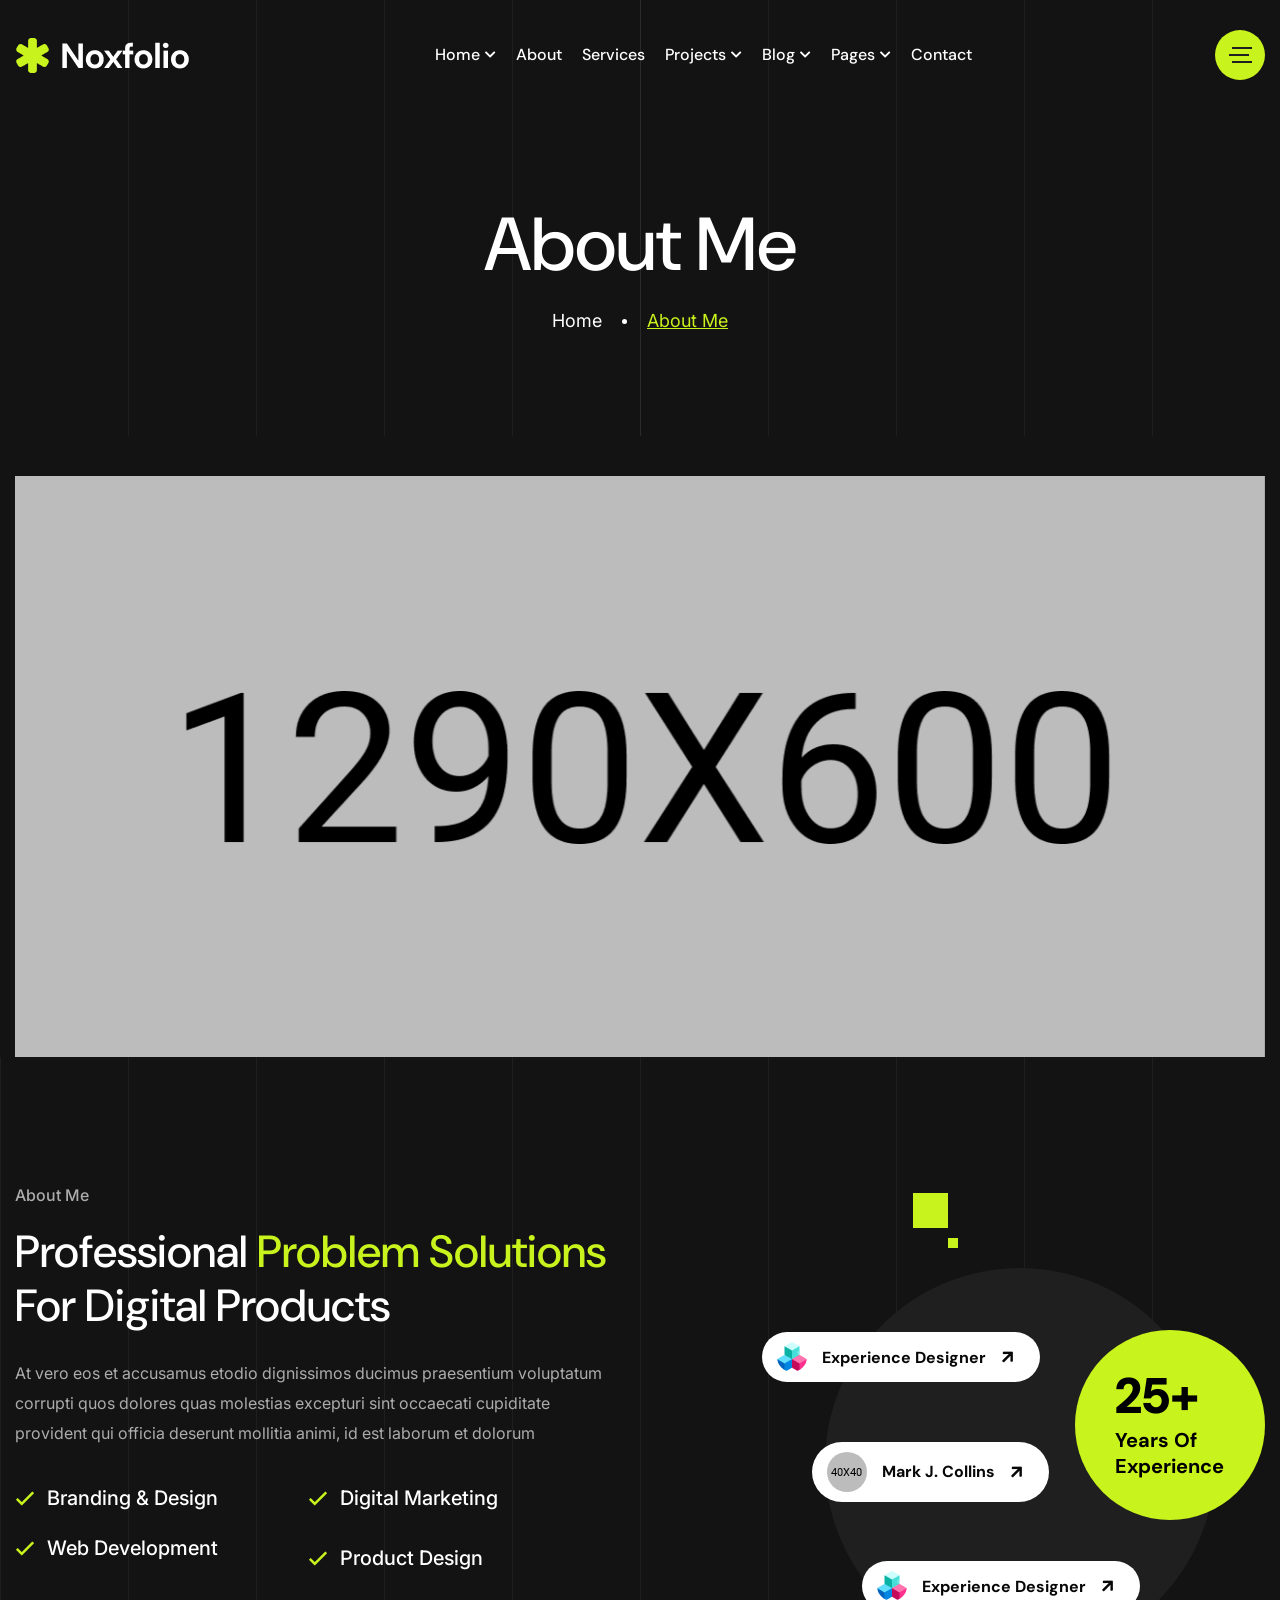
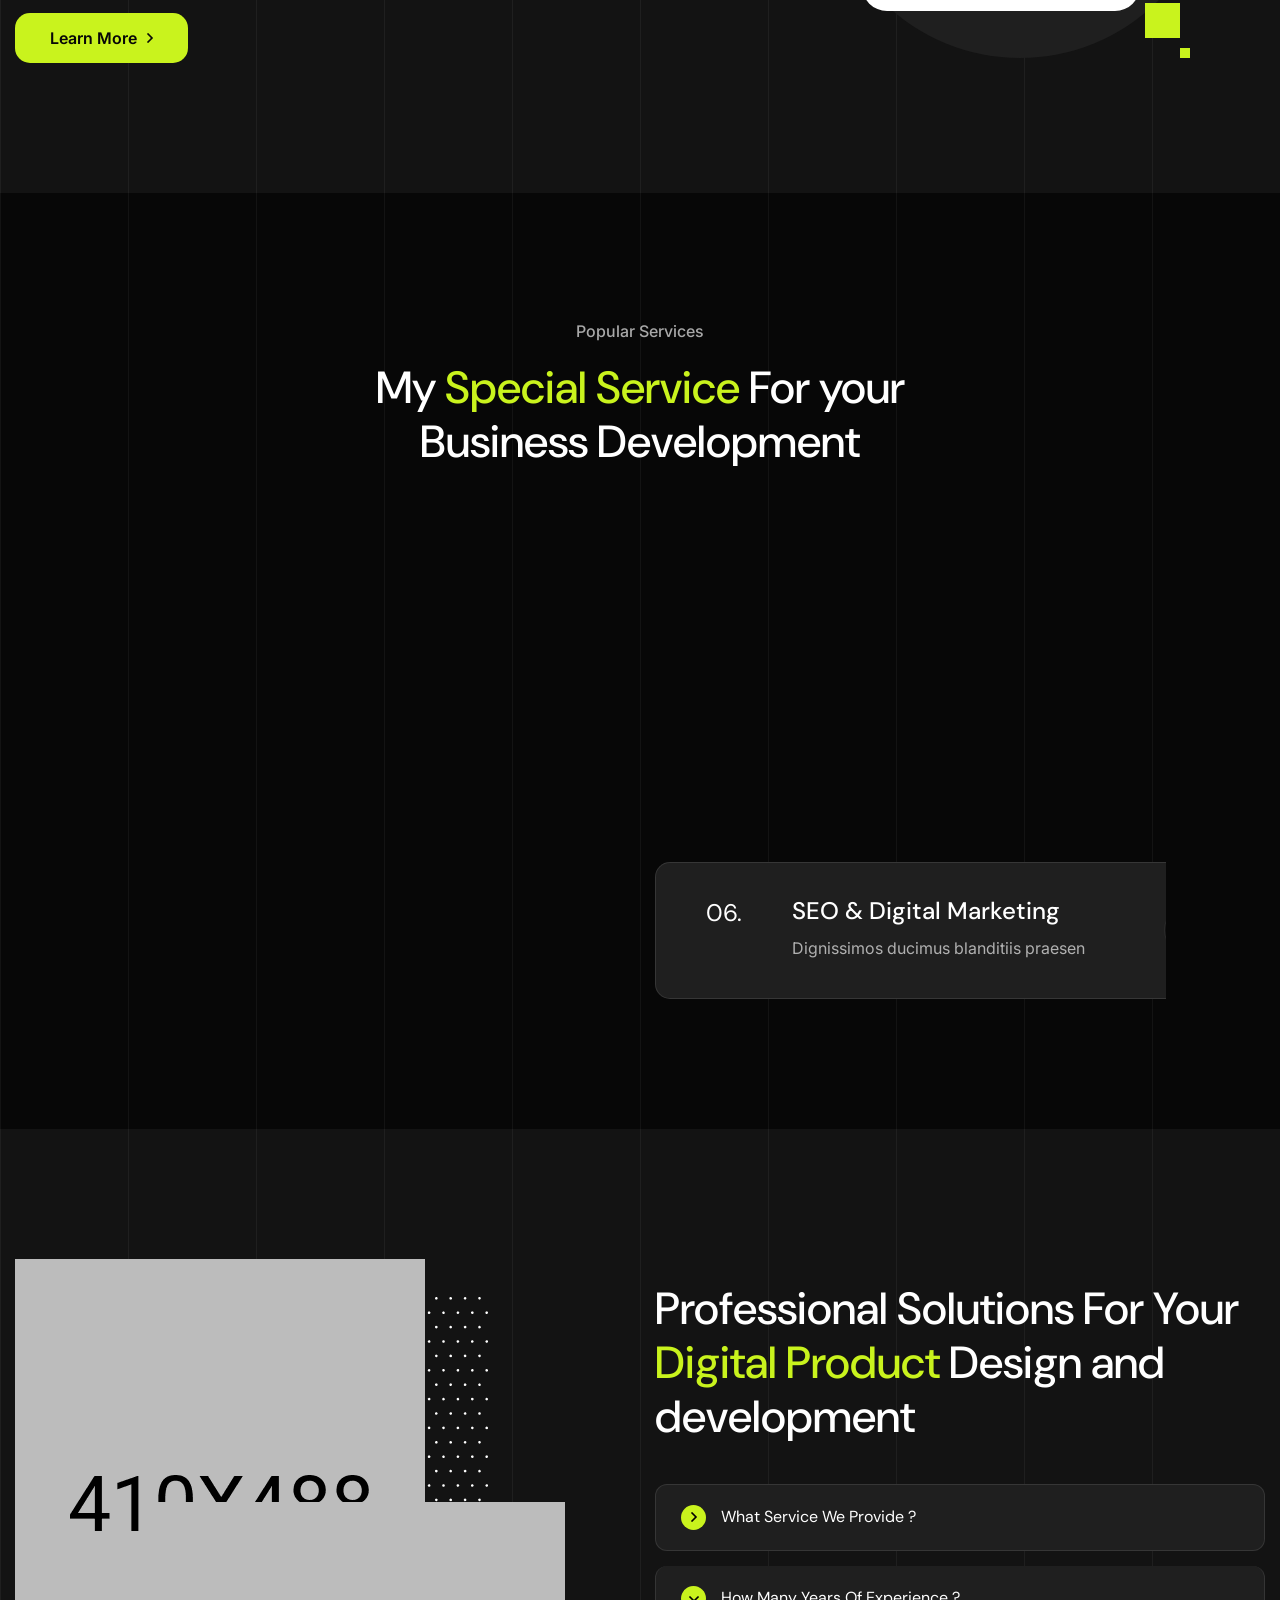
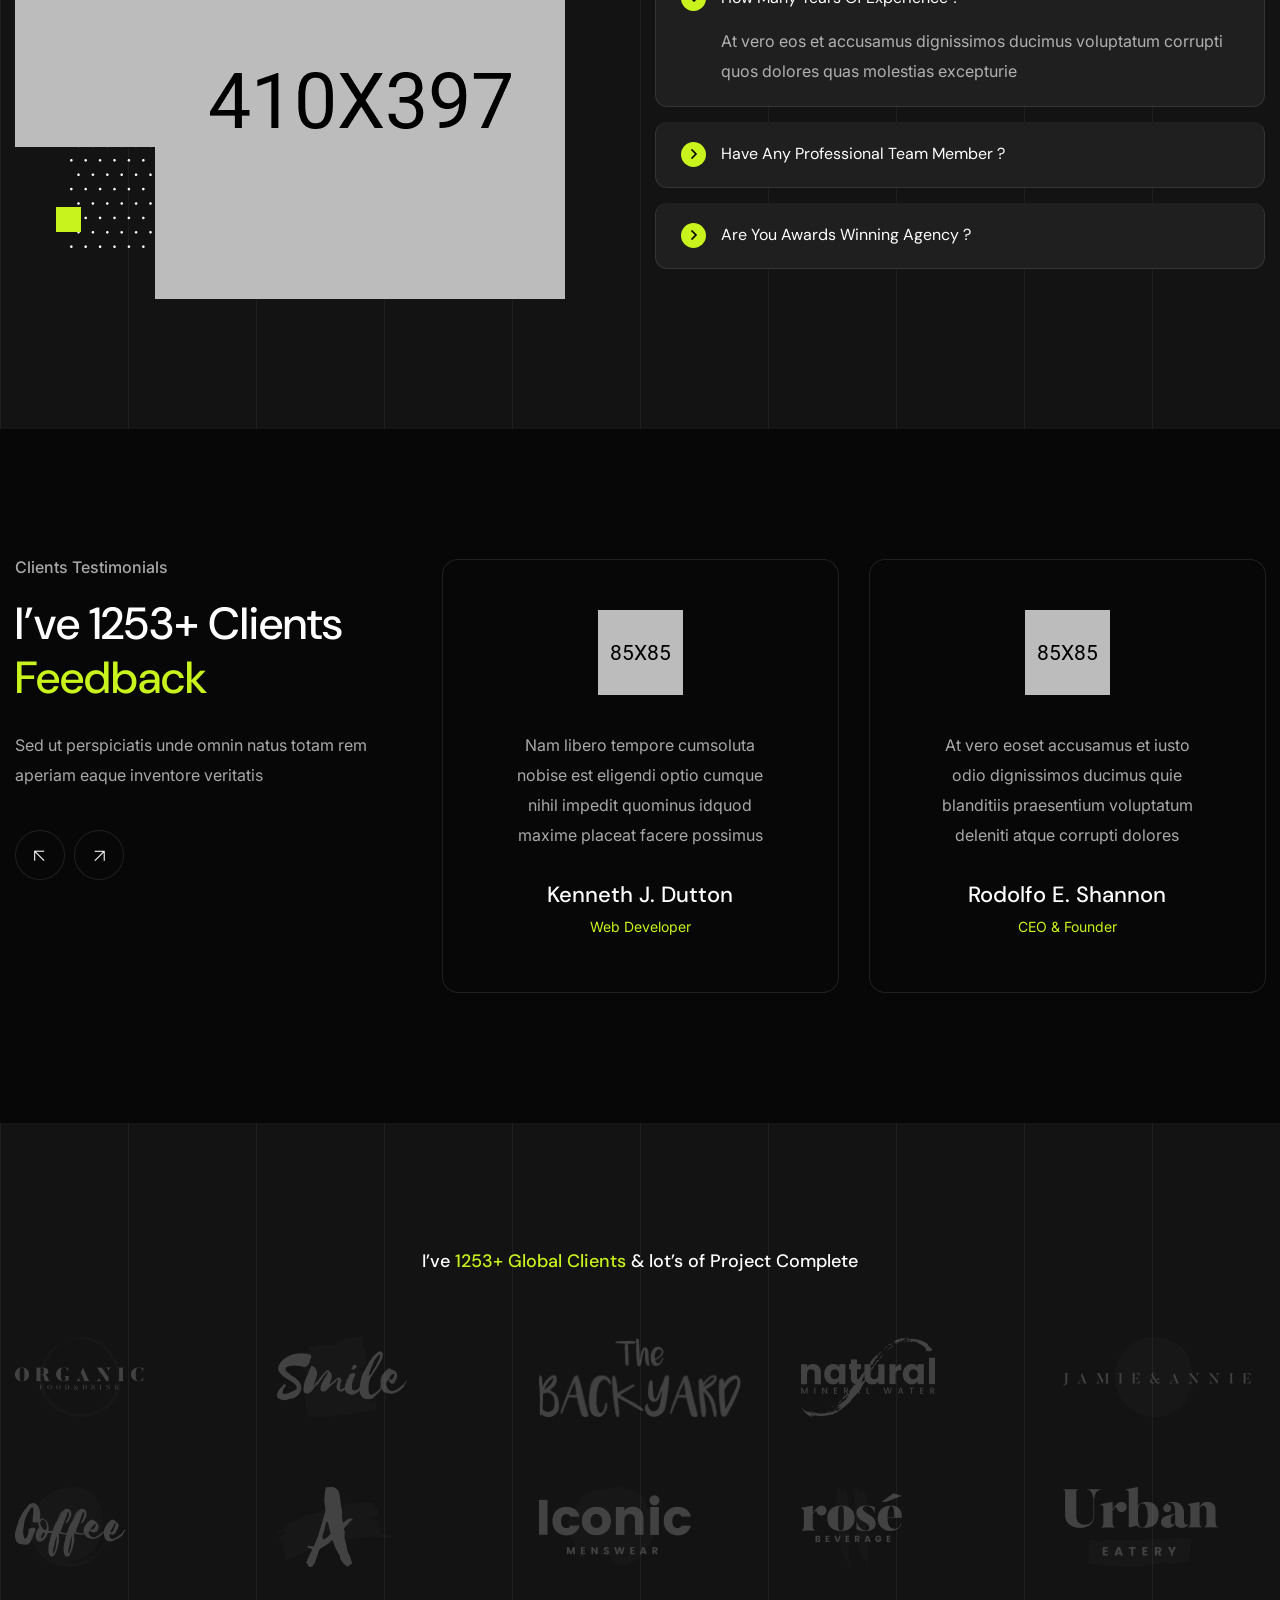
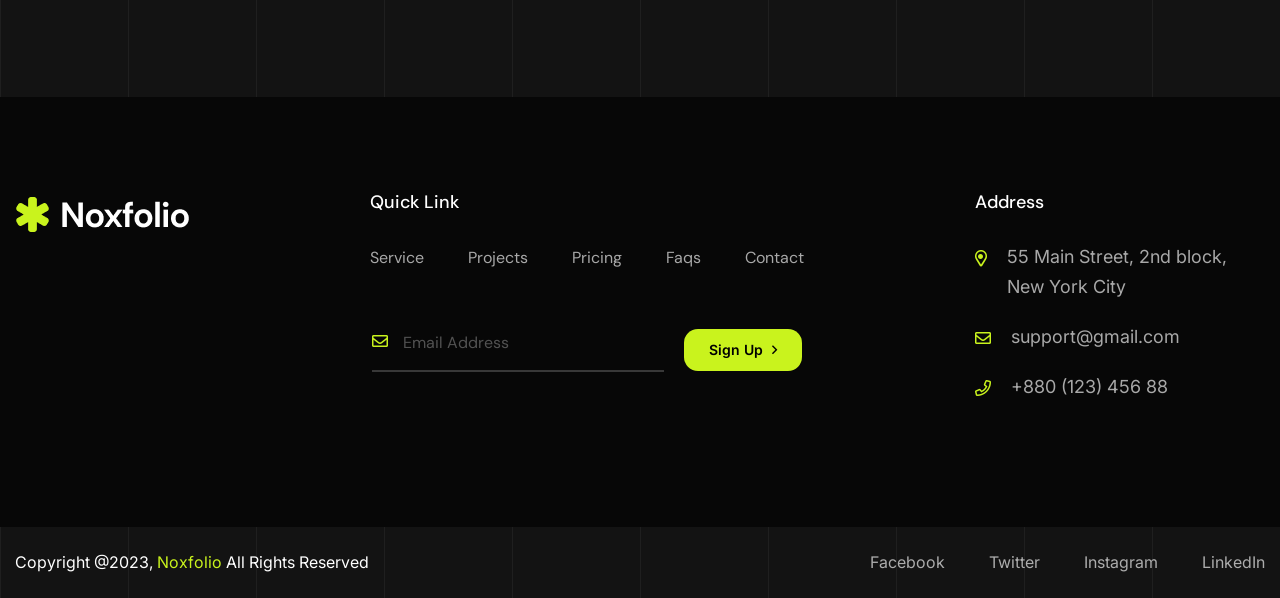
==== about.html @ 66f21fb7 "Sample portfolio added" ====
<!DOCTYPE html>
<html lang="zxx">
<head>
    <!-- Required meta tags -->
    <meta charset="utf-8">
    <meta name="description" content="">
    <meta http-equiv="X-UA-Compatible" content="IE=edge">
    <meta name="viewport" content="width=device-width, initial-scale=1, shrink-to-fit=no">

    <!-- Title -->
    <title>Noxfolio - Personal Portfolio Resume HTML Template || About Me</title>
    <!-- Favicon Icon -->
    <link rel="shortcut icon" href="assets/images/favicon.png" type="image/x-icon">
    
    <!-- Flaticon -->
    <link rel="stylesheet" href="assets/css/flaticon.min.css">
    <!-- Font Awesome -->
    <link rel="stylesheet" href="assets/css/fontawesome-5.14.0.min.css">
    <!-- Bootstrap -->
    <link rel="stylesheet" href="assets/css/bootstrap.min.css">
    <!-- Nice Select -->
    <link rel="stylesheet" href="assets/css/nice-select.min.css">
    <!-- Animate -->
    <link rel="stylesheet" href="assets/css/animate.min.css">
    <!-- Slick -->
    <link rel="stylesheet" href="assets/css/slick.min.css">
    <!-- Main Style -->
    <link rel="stylesheet" href="assets/css/style.css">
    
</head>
<body class="home-one">
    <div class="page-wrapper">

        <!-- Preloader -->
        <div class="preloader"></div>

        <!-- main header -->
        <header class="main-header menu-absolute">
            <!--Header-Upper-->
            <div class="header-upper">
                <div class="container container-1620 clearfix">

                    <div class="header-inner rel d-flex align-items-center">
                        <div class="logo-outer">
                            <div class="logo"><a href="index.html"><img src="assets/images/logos/logo.png" alt="Logo" title="Logo"></a></div>
                        </div>

                        <div class="nav-outer clearfix mx-auto">
                            <!-- Main Menu -->
                            <nav class="main-menu navbar-expand-lg">
                                <div class="navbar-header">
                                   <div class="mobile-logo my-15">
                                       <a href="index.html">
                                            <img src="assets/images/logos/logo.png" alt="Logo" title="Logo">
                                       </a>
                                   </div>
                                   
                                    <!-- Toggle Button -->
                                    <button type="button" class="navbar-toggle me-4" data-bs-toggle="collapse" data-bs-target=".navbar-collapse">
                                        <span class="icon-bar"></span>
                                        <span class="icon-bar"></span>
                                        <span class="icon-bar"></span>
                                    </button>
                                </div>

                                <div class="navbar-collapse collapse clearfix">
                                    <ul class="navigation clearfix">
                                        <li class="dropdown"><a href="#">Home</a>
                                            <ul>
                                               <li class="dropdown"><a href="#">MultiPage</a>
                                                    <ul>
                                                        <li><a href="index.html">Home One</a></li>
                                                        <li><a href="index2.html">Home Two</a></li>
                                                    </ul>
                                                </li>
                                               <li class="dropdown"><a href="#">OnePage</a>
                                                    <ul>
                                                        <li><a href="indexonepage.html">Home One</a></li>
                                                        <li><a href="index2onepage.html">Home Two</a></li>
                                                    </ul>
                                                </li>
                                            </ul>
                                        </li>
                                        <li><a href="about.html">about</a></li>
                                        <li><a href="services.html">services</a></li>
                                        <li class="dropdown"><a href="#">projects</a>
                                            <ul>
                                                <li><a href="projects.html">project Grid</a></li>
                                                <li><a href="projects-masonry.html">projects masonry</a></li>
                                                <li><a href="project-details.html">projects details</a></li>
                                            </ul>
                                        </li>
                                        <li class="dropdown"><a href="#">blog</a>
                                            <ul>
                                                <li><a href="blog.html">blog standard</a></li>
                                                <li><a href="blog-details.html">blog details</a></li>
                                            </ul>
                                        </li>
                                        <li class="dropdown"><a href="#">pages</a>
                                            <ul>
                                                <li><a href="404.html">Error Page</a></li>
                                            </ul>
                                        </li>
                                        <li><a href="contact.html">Contact</a></li>
                                    </ul>
                                </div>

                            </nav>
                            <!-- Main Menu End-->
                        </div>
                        
                        <!-- Menu Button -->
                        <div class="menu-btns">
                            <!-- menu sidbar -->
                            <div class="menu-sidebar">
                                <button>
                                    <img src="assets/images/shape/sidebar-tottler.svg" alt="Toggler">
                                </button>
                            </div>
                        </div>
                    </div>
                </div>
            </div>
            <!--End Header Upper-->
        </header>
       
       
        <!--Form Back Drop-->
        <div class="form-back-drop"></div>
        
        <!-- Hidden Sidebar -->
        <section class="hidden-bar">
            <div class="inner-box text-center">
                <div class="cross-icon"><span class="fa fa-times"></span></div>
                <div class="title">
                    <h4>Get Appointment</h4>
                </div>

                <!--Appointment Form-->
                <div class="appointment-form">
                    <form method="post" action="contact.html">
                        <div class="form-group">
                            <input type="text" name="text" value="" placeholder="Name" required>
                        </div>
                        <div class="form-group">
                            <input type="email" name="email" value="" placeholder="Email Address" required>
                        </div>
                        <div class="form-group">
                            <textarea placeholder="Message" rows="5"></textarea>
                        </div>
                        <div class="form-group">
                            <button type="submit" class="theme-btn">Submit now</button>
                        </div>
                    </form>
                </div>

                <!--Social Icons-->
                <div class="social-style-one">
                    <a href="#"><i class="fab fa-twitter"></i></a>
                    <a href="#"><i class="fab fa-facebook-f"></i></a>
                    <a href="#"><i class="fab fa-instagram"></i></a>
                    <a href="#"><i class="fab fa-pinterest-p"></i></a>
                </div>
            </div>
        </section>
        <!--End Hidden Sidebar -->
       
        
        <!-- Page Banner Start -->
        <section class="page-banner-area pt-200 rpt-140 pb-100 rpb-60 rel z-1 text-center">
            <div class="container">
                <div class="banner-inner text-white">
                    <h1 class="page-title wow fadeInUp delay-0-2s">About Me</h1>
                    <nav aria-label="breadcrumb">
                        <ol class="breadcrumb justify-content-center wow fadeInUp delay-0-4s">
                            <li class="breadcrumb-item"><a href="index.html">Home</a></li>
                            <li class="breadcrumb-item active">About Me</li>
                        </ol>
                    </nav>
                </div>
            </div>
            <div class="bg-lines">
               <span></span><span></span>
               <span></span><span></span>
               <span></span><span></span>
               <span></span><span></span>
               <span></span><span></span>
            </div>
        </section>
        <!-- Page Banner End -->
        
        
        <div class="about-main-image-area pt-40">
            <div class="container">
                <div class="about-main-image wow fadeInUp delay-0-5s">
                    <img src="assets/images/about/about-page.jpg" alt="About Page">
                </div>
            </div>
        </div>
        
        
        <!-- About Page Area start -->
        <section class="about-page-area py-130 rpy-100 rel z-1">
            <div class="container">
                <div class="row align-items-center justify-content-between">
                    <div class="col-lg-6">
                        <div class="about-page-content-part rel z-2 rmb-55">
                            <div class="section-title mb-35 wow fadeInUp delay-0-2s">
                                <span class="sub-title mb-15">About Me</span>
                                <h2>Professional <span>Problem Solutions</span> For Digital Products</h2>
                                <p>At vero eos et accusamus etodio dignissimos ducimus praesentium voluptatum corrupti quos dolores quas molestias excepturi sint occaecati cupiditate provident qui officia deserunt mollitia animi, id est laborum et dolorum</p>
                            </div>
                            <ul class="list-style-one two-column pb-30 wow fadeInUp delay-0-2s">
                                <li>Branding & Design</li>
                                <li>Digital Marketing</li>
                                <li>Web Development</li>
                                <li>Product Design</li>
                            </ul>
                            <a href="about.html" class="theme-btn wow fadeInUp delay-0-2s">Learn More <i class="far fa-angle-right"></i></a>
                        </div>
                    </div>
                    <div class="col-xl-5 col-lg-6">
                        <div class="about-right-part wow fadeInLeft delay-0-3s">
                            <div class="experience-years">
                                <b>25+</b>
                                <h5>Years Of Experience</h5>
                            </div>
                            <div class="about-btn one wow fadeInRight delay-0-4s">
                                <img src="assets/images/about/btn-image1.png" alt="Image">
                                <h6>Experience Designer</h6>
                                <i class="fas fa-arrow-right"></i>
                            </div>
                            <div class="about-btn two wow fadeInRight delay-0-5s">
                                <img src="assets/images/about/btn-image2.png" alt="Image">
                                <h6>Mark J. Collins</h6>
                                <i class="fas fa-arrow-right"></i>
                            </div>
                            <div class="about-btn three wow fadeInRight delay-0-4s">
                                <img src="assets/images/about/btn-image1.png" alt="Image">
                                <h6>Experience Designer</h6>
                                <i class="fas fa-arrow-right"></i>
                            </div>
                            <div class="dot-shape one">
                                <img src="assets/images/shape/about-dots-two.png" alt="Shape">
                            </div>
                            <div class="dot-shape two">
                                <img src="assets/images/shape/about-dots-two.png" alt="Shape">
                            </div>
                        </div>
                    </div>
                </div>
            </div>
            <div class="bg-lines">
               <span></span><span></span>
               <span></span><span></span>
               <span></span><span></span>
               <span></span><span></span>
               <span></span><span></span>
            </div>
        </section>
        <!-- About Page Area end -->
        
        
        <!-- Services Area start -->
        <section class="services-area bgc-black pt-130 rpt-100 pb-100 rpb-70 rel z-1">
            <div class="container">
                <div class="row justify-content-center">
                    <div class="col-xl-6 col-lg-8">
                        <div class="section-title text-center mb-60 wow fadeInUp delay-0-2s">
                            <span class="sub-title mb-15">Popular Services</span>
                            <h2>My <span>Special Service</span> For your Business Development</h2>
                        </div>
                    </div>
                </div>
                <div class="row">
                    <div class="col-lg-6">
                        <div class="service-item wow fadeInUp delay-0-2s">
                            <div class="number">01.</div>
                            <div class="content">
                                <h4>Brand Identity Design</h4>
                                <p>Dignissimos ducimus blanditiis praesen</p>
                            </div>
                            <a href="service-details.html" class="details-btn"><i class="fas fa-arrow-right"></i></a>
                        </div>
                    </div>
                    <div class="col-lg-6">
                        <div class="service-item wow fadeInUp delay-0-4s">
                            <div class="number">02.</div>
                            <div class="content">
                                <h4>Website Design</h4>
                                <p>Dignissimos ducimus blanditiis praesen</p>
                            </div>
                            <a href="service-details.html" class="details-btn"><i class="fas fa-arrow-right"></i></a>
                        </div>
                    </div>
                    <div class="col-lg-6">
                        <div class="service-item wow fadeInUp delay-0-2s">
                            <div class="number">03.</div>
                            <div class="content">
                                <h4>Mobile Application Design</h4>
                                <p>Dignissimos ducimus blanditiis praesen</p>
                            </div>
                            <a href="service-details.html" class="details-btn"><i class="fas fa-arrow-right"></i></a>
                        </div>
                    </div>
                    <div class="col-lg-6">
                        <div class="service-item wow fadeInUp delay-0-4s">
                            <div class="number">04.</div>
                            <div class="content">
                                <h4>Motion Graphics Design</h4>
                                <p>Dignissimos ducimus blanditiis praesen</p>
                            </div>
                            <a href="service-details.html" class="details-btn"><i class="fas fa-arrow-right"></i></a>
                        </div>
                    </div>
                    <div class="col-lg-6">
                        <div class="service-item wow fadeInUp delay-0-2s">
                            <div class="number">05.</div>
                            <div class="content">
                                <h4>Website Development</h4>
                                <p>Dignissimos ducimus blanditiis praesen</p>
                            </div>
                            <a href="service-details.html" class="details-btn"><i class="fas fa-arrow-right"></i></a>
                        </div>
                    </div>
                    <div class="col-lg-6">
                        <div class="service-item wow fadeInUp delay-0-4s">
                            <div class="number">06.</div>
                            <div class="content">
                                <h4>SEO & Digital Marketing</h4>
                                <p>Dignissimos ducimus blanditiis praesen</p>
                            </div>
                            <a href="service-details.html" class="details-btn"><i class="fas fa-arrow-right"></i></a>
                        </div>
                    </div>
                </div>
            </div>
            <div class="bg-lines">
               <span></span><span></span>
               <span></span><span></span>
               <span></span><span></span>
               <span></span><span></span>
               <span></span><span></span>
            </div>
        </section>
        <!-- Services Area end -->
        
        
        <!-- FAQs Area start -->
        <section id="faqs" class="faqs-area py-130 rpy-100 rel z-1">
            <div class="container">
                <div class="row align-items-center">
                    <div class="col-lg-6">
                        <div class="faq-image-part rmb-55 wow fadeInUp delay-0-2s">
                            <div class="image-one">
                                <img src="assets/images/faqs/faq-one.jpg" alt="FAQ">
                            </div>
                            <div class="image-two">
                                <img src="assets/images/faqs/faq-two.jpg" alt="FAQ">
                            </div>
                            <div class="square-shape"></div>
                        </div>
                    </div>
                    <div class="col-lg-6">
                        <div class="faq-content-part rel z-2">
                            <div class="section-title mb-40 wow fadeInUp delay-0-4s">
                                <h2>Professional Solutions For Your <span>Digital Product</span> Design and development</h2>
                            </div>
                            <div class="accordion wow fadeInUp delay-0-4s" id="faq-accordion">
                                <div class="accordion-item">
                                    <h5 class="accordion-header">
                                        <button class="accordion-button collapsed" data-bs-toggle="collapse" data-bs-target="#collapseOne">
                                            What Service We Provide ?
                                        </button>
                                    </h5>
                                    <div id="collapseOne" class="accordion-collapse collapse" data-bs-parent="#faq-accordion">
                                        <div class="accordion-body">
                                            <p>To take a trivial example which undertakes laborious physical exercise except to obtain some advantage pleasure annoying consequences</p>
                                        </div>
                                    </div>
                                </div>
                                <div class="accordion-item">
                                    <h5 class="accordion-header">
                                        <button class="accordion-button" data-bs-toggle="collapse" data-bs-target="#collapseTwo">
                                            How Many Years Of Experience ?
                                        </button>
                                    </h5>
                                    <div id="collapseTwo" class="accordion-collapse collapse show" data-bs-parent="#faq-accordion">
                                        <div class="accordion-body">
                                            <p>At vero eos et accusamus dignissimos ducimus voluptatum corrupti quos dolores quas molestias excepturie</p>
                                        </div>
                                    </div>
                                </div>
                                <div class="accordion-item">
                                    <h5 class="accordion-header">
                                        <button class="accordion-button collapsed" data-bs-toggle="collapse" data-bs-target="#collapseThree">
                                            Have Any Professional Team Member ?
                                        </button>
                                    </h5>
                                    <div id="collapseThree" class="accordion-collapse collapse" data-bs-parent="#faq-accordion">
                                        <div class="accordion-body">
                                            <p>To take a trivial example which undertakes laborious physical exercise except to obtain some advantage pleasure annoying consequences</p>
                                        </div>
                                    </div>
                                </div>
                                <div class="accordion-item">
                                    <h5 class="accordion-header">
                                        <button class="accordion-button collapsed" data-bs-toggle="collapse" data-bs-target="#collapseFour">
                                            Are You Awards Winning Agency ?
                                        </button>
                                    </h5>
                                    <div id="collapseFour" class="accordion-collapse collapse" data-bs-parent="#faq-accordion">
                                        <div class="accordion-body">
                                            <p>To take a trivial example which undertakes laborious physical exercise except to obtain some advantage pleasure annoying consequences</p>
                                        </div>
                                    </div>
                                </div>
                            </div>
                        </div>
                    </div>
                </div>
            </div>
            <div class="bg-lines">
               <span></span><span></span>
               <span></span><span></span>
               <span></span><span></span>
               <span></span><span></span>
               <span></span><span></span>
            </div>
        </section>
        <!-- FAQs Area end -->
        
        
        <!-- Testimonial Area start -->
        <section class="testimonials-area rel z-1">
            <div class="for-bgc-black py-130 rpy-100">
                <div class="container">
                    <div class="row gap-90">
                        <div class="col-lg-4">
                            <div class="testimonials-content-part rel z-2 rmb-55 wow fadeInUp delay-0-2s">
                                <div class="section-title mb-40">
                                    <span class="sub-title mb-15">Clients Testimonials</span>
                                    <h2>I’ve 1253+ Clients <span>Feedback</span></h2>
                                    <p>Sed ut perspiciatis unde omnin natus totam rem aperiam eaque inventore veritatis</p>
                                </div>
                                <div class="slider-arrows">
                                    <button class="testimonial-prev"><i class="fal fa-arrow-left"></i></button>
                                    <button class="testimonial-next"><i class="fal fa-arrow-right"></i></button>
                                </div>
                            </div>
                        </div>
                        <div class="col-lg-8">
                            <div class="testimonials-wrap">
                                <div class="testimonial-item wow fadeInUp delay-0-3s">
                                    <div class="author">
                                        <img src="assets/images/testimonials/author1.png" alt="Author">
                                    </div>
                                    <div class="text">At vero eoset accusamus et iusto odio dignissimos ducimus quie blanditiis praesentium voluptatum deleniti atque corrupti dolores</div>
                                    <div class="testi-des">
                                        <h5>Rodolfo E. Shannon</h5>
                                        <span>CEO & Founder</span>
                                    </div>
                                </div>
                                <div class="testimonial-item wow fadeInUp delay-0-4s">
                                    <div class="author">
                                        <img src="assets/images/testimonials/author2.png" alt="Author">
                                    </div>
                                    <div class="text">Nam libero tempore cumsoluta nobise est eligendi optio cumque nihil impedit quominus idquod maxime placeat facere possimus</div>
                                    <div class="testi-des">
                                        <h5>Kenneth J. Dutton</h5>
                                        <span>Web Developer</span>
                                    </div>
                                </div>
                                <div class="testimonial-item wow fadeInUp delay-0-2s">
                                    <div class="author">
                                        <img src="assets/images/testimonials/author1.png" alt="Author">
                                    </div>
                                    <div class="text">At vero eoset accusamus et iusto odio dignissimos ducimus quie blanditiis praesentium voluptatum deleniti atque corrupti dolores</div>
                                    <div class="testi-des">
                                        <h5>Rodolfo E. Shannon</h5>
                                        <span>CEO & Founder</span>
                                    </div>
                                </div>
                                <div class="testimonial-item wow fadeInUp delay-0-2s">
                                    <div class="author">
                                        <img src="assets/images/testimonials/author2.png" alt="Author">
                                    </div>
                                    <div class="text">Nam libero tempore cumsoluta nobise est eligendi optio cumque nihil impedit quominus idquod maxime placeat facere possimus</div>
                                    <div class="testi-des">
                                        <h5>Kenneth J. Dutton</h5>
                                        <span>Web Developer</span>
                                    </div>
                                </div>
                            </div>
                        </div>
                    </div>
                </div>
            </div>
            <div class="bg-lines">
               <span></span><span></span>
               <span></span><span></span>
               <span></span><span></span>
               <span></span><span></span>
               <span></span><span></span>
            </div>
        </section>
        <!-- Testimonial Area end -->
        
        
        <!-- Client Log start -->
        <div class="client-logo-area rel z-1 pt-130 rpt-100 pb-60">
            <div class="container">
                <div class="row justify-content-center">
                    <div class="col-xl-12">
                        <div class="section-title text-center pt-5 mb-65 wow fadeInUp delay-0-2s">
                            <h6>I’ve <span>1253+ Global Clients</span> & lot’s of Project Complete</h6>
                        </div>
                    </div>
                </div>
                <div class="client-logo-wrap">
                    <a class="client-logo-item wow fadeInUp delay-0-2s" href="contact.html">
                        <img src="assets/images/client-logos/client-logo1.png" alt="Client Logo">
                    </a>
                    <a class="client-logo-item wow fadeInUp delay-0-3s" href="contact.html">
                        <img src="assets/images/client-logos/client-logo2.png" alt="Client Logo">
                    </a>
                    <a class="client-logo-item wow fadeInUp delay-0-4s" href="contact.html">
                        <img src="assets/images/client-logos/client-logo3.png" alt="Client Logo">
                    </a>
                    <a class="client-logo-item wow fadeInUp delay-0-5s" href="contact.html">
                        <img src="assets/images/client-logos/client-logo4.png" alt="Client Logo">
                    </a>
                    <a class="client-logo-item wow fadeInUp delay-0-6s" href="contact.html">
                        <img src="assets/images/client-logos/client-logo5.png" alt="Client Logo">
                    </a>
                    <a class="client-logo-item wow fadeInUp delay-0-2s" href="contact.html">
                        <img src="assets/images/client-logos/client-logo6.png" alt="Client Logo">
                    </a>
                    <a class="client-logo-item wow fadeInUp delay-0-3s" href="contact.html">
                        <img src="assets/images/client-logos/client-logo7.png" alt="Client Logo">
                    </a>
                    <a class="client-logo-item wow fadeInUp delay-0-4s" href="contact.html">
                        <img src="assets/images/client-logos/client-logo8.png" alt="Client Logo">
                    </a>
                    <a class="client-logo-item wow fadeInUp delay-0-5s" href="contact.html">
                        <img src="assets/images/client-logos/client-logo9.png" alt="Client Logo">
                    </a>
                    <a class="client-logo-item wow fadeInUp delay-0-6s" href="contact.html">
                        <img src="assets/images/client-logos/client-logo10.png" alt="Client Logo">
                    </a>
                </div>
            </div>
            <div class="bg-lines">
               <span></span><span></span>
               <span></span><span></span>
               <span></span><span></span>
               <span></span><span></span>
               <span></span><span></span>
            </div>
        </div>
        <!-- Client Log end -->
        
        
        <!-- footer area start -->
        <footer class="main-footer rel z-1">
            <div class="footer-top-wrap bgc-black pt-100 pb-75">
                <div class="container">
                    <div class="row">
                        <div class="col-lg-2 col-md-12">
                            <div class="footer-widget widget_logo wow fadeInUp delay-0-2s">
                                <div class="footer-logo">
                                    <a href="index.html"><img src="assets/images/logos/logo.png" alt="Logo"></a>
                                </div>
                            </div>
                        </div>
                        <div class="col-lg-7 col-md-7">
                            <div class="footer-widget widget_nav_menu wow fadeInUp delay-0-4s">
                                <h6 class="footer-title">Quick Link</h6>
                                <ul>
                                    <li><a href="services.html">Service</a></li>
                                    <li><a href="projects.html">Projects</a></li>
                                    <li><a href="services.html#pricing">Pricing</a></li>
                                    <li><a href="about.html#faqs">Faqs</a></li>
                                    <li><a href="contact.html">Contact</a></li>
                                </ul>
                            </div>
                            <div class="footer-widget widget_newsletter wow fadeInUp delay-0-4s">
                                <form action="#">
                                    <label for="email"><i class="far fa-envelope"></i></label>
                                    <input id="email" type="email" placeholder="Email Address" required>
                                    <button>Sign Up <i class="far fa-angle-right"></i></button>
                                </form>
                            </div>
                        </div>
                        <div class="col-lg-3 col-md-5">
                            <div class="footer-widget widget_contact_info wow fadeInUp delay-0-6s">
                                <h6 class="footer-title">Address</h6>
                                <ul>
                                    <li><i class="far fa-map-marker-alt"></i> 55 Main Street, 2nd block, New York City</li>
                                    <li><i class="far fa-envelope"></i> <a href="mailto:support@gmail.com">support@gmail.com</a></li>
                                    <li><i class="far fa-phone"></i> <a href="callto:+880(123)45688">+880 (123) 456 88</a></li>
                                </ul>
                            </div>
                        </div>
                    </div>
                </div>
            </div>
            <div class="footer-bottom pt-20 pb-5 rpt-25">
                <div class="container">
                   <div class="row">
                       <div class="col-lg-6">
                            <div class="copyright-text">
                                <p>Copyright @2023, <a href="index.html">Noxfolio</a> All Rights Reserved</p>
                            </div>
                       </div>
                       <div class="col-lg-6 text-lg-end">
                           <ul class="footer-bottom-nav">
                               <li><a href="#">Facebook</a></li>
                               <li><a href="#">Twitter</a></li>
                               <li><a href="#">Instagram</a></li>
                               <li><a href="#">LinkedIn</a></li>
                           </ul>
                       </div>
                   </div>
                   <!-- Scroll Top Button -->
                    <button class="scroll-top scroll-to-target" data-target="html"><span class="fas fa-angle-double-up"></span></button>
                </div>
                <div class="bg-lines">
                   <span></span><span></span>
                   <span></span><span></span>
                   <span></span><span></span>
                   <span></span><span></span>
                   <span></span><span></span>
                </div>
            </div>
        </footer>
        <!-- footer area end -->

    </div>
    <!--End pagewrapper-->
   
    
    <!-- Jquery -->
    <script src="assets/js/jquery-3.6.0.min.js"></script>
    <!-- Bootstrap -->
    <script src="assets/js/bootstrap.min.js"></script>
    <!-- Appear Js -->
    <script src="assets/js/appear.min.js"></script>
    <!-- Slick -->
    <script src="assets/js/slick.min.js"></script>
    <!-- Nice Select -->
    <script src="assets/js/jquery.nice-select.min.js"></script>
    <!-- Image Loader -->
    <script src="assets/js/imagesloaded.pkgd.min.js"></script>
    <!-- Isotope -->
    <script src="assets/js/isotope.pkgd.min.js"></script>
    <!--  WOW Animation -->
    <script src="assets/js/wow.min.js"></script>
    <!-- Custom script -->
    <script src="assets/js/script.js"></script>

</body>
</html>
---- assets/css/style.css ----
@charset "UTF-8";
/*----------------------------------------------------------------------
    Template Name: Noxfolio - Personal Portfolio Resume HTML Template
    Template URI: https://demo.webtend.net/html/noxfolio/
    Author: WebTend
    Author URI:  https://webtend.net/
    Version: 1.0

    Note: This is Main Style CSS File. */
/*----------------------------------------------------------------------
	CSS INDEX
	----------------------

    ## Default Style
    ## Common Classes
    ## Repeat Style
    ## Padding Margin Spacing
    ## Custom Animation
    ## Header style
    ## Page Banner
    ## Hero Section
    ## About Section
    ## Awward Area
    ## Services Area
    ## Skills Area
    ## Resume Area
    ## Contact Area
    ## Projects Area
    ## Headline Text
    ## Testimonials Area
    ## Pricing Area
    ## Lets Talk
    ## Client Logo
    ## Blog Area
    ## Error Section
    ## FAQs Area
    ## Sidebar Widgets
    ## Main Footer */
/* -------------------------------------------------------------- */
@import url("https://fonts.googleapis.com/css2?family=DM+Sans:wght@400;500;700&family=Inter:wght@400;500&display=swap");
/*******************************************************/
/******************* ## Default Style *****************/
/*******************************************************/
* {
  margin: 0;
  padding: 0;
  border: none;
  outline: none;
  -webkit-box-shadow: none;
  box-shadow: none; }

body {
  color: var(--base-color);
  background: #131313;
  font-weight: 400;
  line-height: 30px;
  font-size: 16px;
  font-family: "Inter", sans-serif;
  --base-color: rgba(255, 255, 255, 0.65);
  --heading-color: #FFFFFF;
  --primary-color: #C9F31D;
  --lighter-color: #1F1F1F;
  --black-color: #070707;
  --border-color: rgba(255, 255, 255, 0.1); }

a {
  color: var(--base-color);
  cursor: pointer;
  outline: none;
  -webkit-transition: 0.5s;
  -o-transition: 0.5s;
  transition: 0.5s;
  text-decoration: none; }
  a:hover, a:focus, a:visited {
    text-decoration: none;
    outline: none; }
  a:hover {
    color: var(--primary-color); }

h1 a, h2 a, h3 a, h4 a, h5 a, h6 a {
  color: var(--heading-color); }

.text-white h1,
.text-white h2,
.text-white h3,
.text-white h4,
.text-white h5,
.text-white h6,
.text-white h1 a,
.text-white h2 a,
.text-white h3 a,
.text-white h4 a,
.text-white h5 a,
.text-white h6 a {
  color: white; }

ul, li {
  list-style: none;
  padding: 0;
  margin: 0; }

img {
  max-width: 100%;
  display: inline-block; }

mark {
  color: var(--primary-color);
  background: transparent;
  text-decoration: underline; }

header:after, section:after, footer:after {
  display: block;
  clear: both;
  content: ""; }

/*======= Input Styles =======*/
input,
select,
textarea,
.nice-select,
.form-control {
  width: 100%;
  height: auto;
  border: none;
  font-size: 20px;
  border-radius: 0;
  padding: 20px 0;
  background-color: #fff;
  border-bottom: 2px solid rgba(41, 41, 41, 0.1); }
  input::-webkit-input-placeholder,
  select::-webkit-input-placeholder,
  textarea::-webkit-input-placeholder,
  .nice-select::-webkit-input-placeholder,
  .form-control::-webkit-input-placeholder {
    color: var(--heading-color); }
  input:-ms-input-placeholder,
  select:-ms-input-placeholder,
  textarea:-ms-input-placeholder,
  .nice-select:-ms-input-placeholder,
  .form-control:-ms-input-placeholder {
    color: var(--heading-color); }
  input::-ms-input-placeholder,
  select::-ms-input-placeholder,
  textarea::-ms-input-placeholder,
  .nice-select::-ms-input-placeholder,
  .form-control::-ms-input-placeholder {
    color: var(--heading-color); }
  input::placeholder,
  select::placeholder,
  textarea::placeholder,
  .nice-select::placeholder,
  .form-control::placeholder {
    color: var(--heading-color); }
  input:focus,
  select:focus,
  textarea:focus,
  .nice-select:focus,
  .form-control:focus {
    border-bottom: 2px solid rgba(41, 41, 41, 0.1); }

.nice-select {
  font-size: 20px;
  line-height: 1.3; }
  .nice-select:after {
    width: 8px;
    height: 8px;
    right: 8px;
    border-color: var(--heading-color); }
  .nice-select .current {
    font-weight: 500;
    color: var(--heading-color); }
  .nice-select .list {
    min-width: 100%;
    border-radius: 0; }

textarea {
  display: inherit;
  padding-top: 20px; }

label {
  cursor: pointer;
  font-weight: 500;
  margin-bottom: 5px;
  color: var(--base-color); }

.form-group {
  position: relative;
  margin-bottom: 15px; }

input:focus,
button:focus,
.form-control:focus {
  outline: none;
  -webkit-box-shadow: none;
  box-shadow: none;
  border-color: #cfdbf1; }

input[type=search]::-ms-clear {
  display: none;
  width: 0;
  height: 0; }

input[type=search]::-ms-reveal {
  display: none;
  width: 0;
  height: 0; }

input[type=search]::-webkit-search-decoration,
input[type=search]::-webkit-search-cancel-button,
input[type=search]::-webkit-search-results-button,
input[type=search]::-webkit-search-results-decoration {
  display: none; }

input[type=checkbox], input[type=radio] {
  height: auto;
  width: auto; }

/* For Scroll Animation */
html {
  scroll-behavior: unset !important; }

/*******************************************************/
/*****************  ## Common Classes *****************/
/*******************************************************/
.page-wrapper {
  position: relative;
  z-index: 9;
  width: 100%;
  margin: 0 auto;
  overflow: hidden;
  min-width: 300px; }

@media only screen and (min-width: 1200px) {
  .container {
    max-width: 1320px;
    padding-left: 15px;
    padding-right: 15px; }
    .container.container-1620 {
      max-width: 1650px; }
    .container.container-1200 {
      max-width: 1230px; } }

@media only screen and (min-width: 1400px) {
  .container-fluid {
    padding-left: 70px;
    padding-right: 70px; } }

@media only screen and (min-width: 1400px) {
  .container-fluid.gap-wide {
    padding-left: 100px;
    padding-right: 100px; } }

.row {
  --bs-gutter-x: 30px; }

@media only screen and (min-width: 1200px) {
  .row-cols-xl-7 > * {
    width: 14.2857%;
    -webkit-box-flex: 0;
    -ms-flex: 0 0 auto;
    flex: 0 0 auto; } }

.no-gap {
  margin-left: 0;
  margin-right: 0; }
  .no-gap > div {
    padding-left: 0;
    padding-right: 0; }

@media only screen and (min-width: 1400px) {
  .gap-10 {
    --bs-gutter-x: 10px; } }

@media only screen and (min-width: 1400px) {
  .gap-20 {
    --bs-gutter-x: 20px; } }

@media only screen and (min-width: 1400px) {
  .gap-30 {
    --bs-gutter-x: 30px; } }

@media only screen and (min-width: 1400px) {
  .gap-40 {
    --bs-gutter-x: 40px; } }

@media only screen and (min-width: 1400px) {
  .gap-50 {
    --bs-gutter-x: 50px; } }

@media only screen and (min-width: 1400px) {
  .gap-60 {
    --bs-gutter-x: 60px; } }

@media only screen and (min-width: 1400px) {
  .gap-70 {
    --bs-gutter-x: 70px; } }

@media only screen and (min-width: 1400px) {
  .gap-80 {
    --bs-gutter-x: 80px; } }

@media only screen and (min-width: 1400px) {
  .gap-90 {
    --bs-gutter-x: 90px; } }

@media only screen and (min-width: 1400px) {
  .gap-100 {
    --bs-gutter-x: 100px; } }

@media only screen and (min-width: 1400px) {
  .gap-110 {
    --bs-gutter-x: 110px; } }

@media only screen and (min-width: 1400px) {
  .gap-120 {
    --bs-gutter-x: 120px; } }

@media only screen and (min-width: 1400px) {
  .gap-130 {
    --bs-gutter-x: 130px; } }

@media only screen and (min-width: 1400px) {
  .gap-140 {
    --bs-gutter-x: 140px; } }

@media only screen and (min-width: 1400px) {
  .gap-150 {
    --bs-gutter-x: 150px; } }

@media only screen and (max-width: 375px) {
  .col-small {
    -webkit-box-flex: 0;
    -ms-flex: 0 0 100%;
    flex: 0 0 100%;
    max-width: 100%; } }

/** Section Title style **/
.section-title {
  margin-top: -7px; }
  .section-title .sub-title {
    font-weight: 500;
    display: block;
    color: rgba(255, 255, 255, 0.65); }
  .section-title h2 {
    margin-bottom: 25px; }
    .section-title h2 span {
      color: var(--primary-color); }
    @media only screen and (max-width: 767px) {
      .section-title h2 {
        font-size: 35px; } }
    @media only screen and (max-width: 479px) {
      .section-title h2 {
        font-size: 30px;
        line-height: 1.3; } }
  .section-title h6 {
    font-size: 18px; }
    .section-title h6 span {
      color: var(--primary-color); }

/** Button style **/
.theme-btn,
a.theme-btn {
  z-index: 1;
  cursor: pointer;
  overflow: hidden;
  -webkit-transition: 0.5s;
  -o-transition: 0.5s;
  transition: 0.5s;
  font-weight: 600;
  text-align: center;
  padding: 10px 35px;
  -webkit-box-align: center;
  -ms-flex-align: center;
  align-items: center;
  position: relative;
  color: var(--black-color);
  border-radius: 15px;
  display: -webkit-inline-box;
  display: -ms-inline-flexbox;
  display: inline-flex;
  -webkit-box-pack: center;
  -ms-flex-pack: center;
  justify-content: center;
  text-transform: capitalize;
  background: var(--primary-color); }
  .theme-btn i,
  a.theme-btn i {
    -webkit-transition: 0.5s;
    -o-transition: 0.5s;
    transition: 0.5s;
    margin-left: 10px; }
  .theme-btn:hover i,
  a.theme-btn:hover i {
    margin-left: 13px;
    margin-right: -3px; }
  @media only screen and (max-width: 575px) {
    .theme-btn,
    a.theme-btn {
      padding: 8px 25px; } }
  .theme-btn.style-two,
  a.theme-btn.style-two {
    color: var(--base-color);
    background: transparent;
    border: 1px solid rgba(41, 41, 41, 0.1); }
    .theme-btn.style-two:hover,
    a.theme-btn.style-two:hover {
      color: white;
      background: var(--primary-color);
      border-color: var(--primary-color); }
  .theme-btn.style-three,
  a.theme-btn.style-three {
    background: var(--heading-color); }

/* Details Btn */
.details-btn {
  width: 50px;
  height: 50px;
  background: #131313;
  line-height: 50px;
  border-radius: 50%;
  text-align: center;
  display: inline-block;
  -webkit-transform: rotate(-45deg);
  -ms-transform: rotate(-45deg);
  transform: rotate(-45deg);
  border: 1px solid var(--border-color); }
  .details-btn:hover {
    color: var(--black-color);
    background: var(--primary-color); }

/* Read More */
.read-more {
  color: white;
  font-size: 14px;
  -webkit-box-align: center;
  -ms-flex-align: center;
  align-items: center;
  display: -webkit-inline-box;
  display: -ms-inline-flexbox;
  display: inline-flex;
  text-transform: capitalize; }
  .read-more i {
    float: right;
    margin-top: 2px;
    margin-left: 7px;
    -webkit-transition: 0.5s;
    -o-transition: 0.5s;
    transition: 0.5s; }
  .read-more:hover {
    color: var(--primary-color); }
    .read-more:hover i {
      margin-left: 10px; }

/* List style one */
.list-style-one li {
  color: white;
  display: -webkit-box;
  display: -ms-flexbox;
  display: flex;
  font-weight: 500;
  -webkit-box-align: center;
  -ms-flex-align: center;
  align-items: center; }
  @media only screen and (min-width: 376px) {
    .list-style-one li {
      font-size: 20px; } }
  .list-style-one li:before {
    content: "\f00c";
    line-height: 1;
    margin-top: 2px;
    margin-right: 12px;
    color: var(--primary-color);
    font-family: "Font Awesome 5 Pro"; }
  .list-style-one li:not(:last-child) {
    margin-bottom: 20px; }

.list-style-one.two-column {
  display: -webkit-box;
  display: -ms-flexbox;
  display: flex;
  -ms-flex-wrap: wrap;
  flex-wrap: wrap; }
  .list-style-one.two-column li {
    width: 48%; }
    @media only screen and (max-width: 479px) {
      .list-style-one.two-column li {
        width: 100%; } }

/* List style two */
.list-style-two li {
  display: -webkit-box;
  display: -ms-flexbox;
  display: flex;
  -webkit-box-align: center;
  -ms-flex-align: center;
  align-items: center; }
  @media only screen and (min-width: 376px) {
    .list-style-two li {
      font-size: 20px; } }
  .list-style-two li:before {
    content: "\f00c";
    line-height: 1;
    font-size: 16px;
    margin-right: 20px;
    color: var(--lighter-color);
    width: 30px;
    height: 30px;
    background: var(--primary-color);
    line-height: 30px;
    border-radius: 50%;
    text-align: center;
    font-family: "Font Awesome 5 Pro"; }
  .list-style-two li:not(:last-child) {
    margin-bottom: 25px; }

/** Social Link One **/
.social-style-one {
  -ms-flex-wrap: wrap;
  flex-wrap: wrap;
  display: -webkit-inline-box;
  display: -ms-inline-flexbox;
  display: inline-flex;
  margin-left: -5px;
  margin-right: -5px; }
  .social-style-one a {
    color: #B0AFAF;
    font-size: 14px;
    margin-left: 5px;
    margin-right: 5px;
    width: 35px;
    height: 35px;
    background: #0C0B0B;
    line-height: 35px;
    border-radius: 50%;
    text-align: center; }
    .social-style-one a:hover {
      color: var(--black-color);
      background: var(--primary-color); }

/** Social Link Two **/
.social-style-two {
  -ms-flex-wrap: wrap;
  flex-wrap: wrap;
  display: -webkit-inline-box;
  display: -ms-inline-flexbox;
  display: inline-flex;
  margin-left: -12px;
  margin-right: -12px; }
  .social-style-two a {
    color: rgba(255, 255, 255, 0.35);
    margin-left: 12px;
    margin-right: 12px; }
    .social-style-two a:hover {
      color: var(--primary-color); }

/*** Preloader style ** */
.preloader {
  position: fixed;
  left: 0;
  top: 0;
  width: 100%;
  height: 100%;
  z-index: 9999999;
  background-color: #131313;
  background-repeat: no-repeat;
  background-position: center center;
  background-image: url(../images/preloader.gif); }

/* Pagination */
.pagination {
  -webkit-box-align: center;
  -ms-flex-align: center;
  align-items: center;
  margin-left: -15px;
  margin-right: -15px; }
  .pagination li {
    margin: 10px 15px 0; }
    .pagination li a,
    .pagination li .page-link {
      padding: 0;
      border: none;
      font-size: 24px;
      -webkit-box-shadow: none;
      box-shadow: none;
      font-weight: 600;
      color: var(--base-color);
      background: transparent; }
    .pagination li.active .page-link, .pagination li:hover:not(.disabled) .page-link {
      background: transparent;
      color: var(--primary-color); }

/* Rating */
.ratting {
  line-height: 1;
  -webkit-box-align: center;
  -ms-flex-align: center;
  align-items: center;
  display: -webkit-inline-box;
  display: -ms-inline-flexbox;
  display: inline-flex;
  margin-left: -5px;
  margin-right: -5px; }
  .ratting i {
    margin: 5px;
    color: #AB6034; }

/*** Slick Arrows ***/
.slick-arrow {
  width: 50px;
  height: 50px;
  color: white;
  -webkit-transition: 0.5s;
  -o-transition: 0.5s;
  transition: 0.5s;
  line-height: 50px;
  border-radius: 50%;
  background: transparent;
  border: 1px solid var(--border-color); }
  .slick-arrow:focus, .slick-arrow:hover {
    color: var(--black-color);
    background: var(--primary-color);
    border-color: var(--primary-color); }

.slider-arrows button:first-child {
  margin-right: 5px;
  -webkit-transform: rotate(45deg);
  -ms-transform: rotate(45deg);
  transform: rotate(45deg); }

.slider-arrows button:last-child {
  -webkit-transform: rotate(-45deg);
  -ms-transform: rotate(-45deg);
  transform: rotate(-45deg); }

/*** Slick Dots ***/
.slick-dots {
  display: -webkit-box;
  display: -ms-flexbox;
  display: flex;
  -webkit-box-align: center;
  -ms-flex-align: center;
  align-items: center;
  -webkit-box-pack: center;
  -ms-flex-pack: center;
  justify-content: center; }
  .slick-dots li {
    position: relative;
    cursor: pointer;
    margin: 8px;
    width: 6px;
    height: 6px;
    opacity: 0.3;
    -webkit-transition: 0.5s;
    -o-transition: 0.5s;
    transition: 0.5s;
    border-radius: 50%;
    background: #1D1B1A; }
    .slick-dots li button {
      opacity: 0;
      height: 0; }
    .slick-dots li:before {
      content: '';
      width: 0;
      height: 0;
      left: 50%;
      top: 50%;
      -webkit-transition: 0.5s;
      -o-transition: 0.5s;
      transition: 0.5s;
      border-radius: 50%;
      position: absolute;
      border: 1px solid var(--primary-color);
      -webkit-transform: translate(-50%, -50%);
      -ms-transform: translate(-50%, -50%);
      transform: translate(-50%, -50%); }
    .slick-dots li.slick-active {
      background: var(--primary-color);
      opacity: 1; }
      .slick-dots li.slick-active:before {
        width: 21px;
        height: 21px; }

/* Before After none */
.before-after-none:after, .before-after-none:before {
  display: none; }

/*** Scroll Top style ***/
.scroll-top {
  position: fixed;
  bottom: 25px;
  right: 0;
  width: 40px;
  height: 40px;
  z-index: 99;
  color: black;
  display: none;
  font-size: 14px;
  cursor: pointer;
  line-height: 40px;
  border-radius: 5px;
  background: var(--primary-color);
  -webkit-animation: pulse 2s infinite;
  animation: pulse 2s infinite; }

/* Text White */
.text-white *, .text-white a,
.text-white .count-text,
.text-white .footer-newsletter-content .sub-title {
  color: white; }

.text-white li li .dropdown-btn span {
  color: var(--heading-color); }

.text-white .copyright-area p {
  opacity: 0.5; }

.text-white .copyright-area a {
  opacity: 0.5; }
  .text-white .copyright-area a:hover {
    opacity: 1; }

/*Project Filter*/
.filter-btns-one {
  display: -webkit-box;
  display: -ms-flexbox;
  display: flex;
  -ms-flex-wrap: wrap;
  flex-wrap: wrap;
  margin-left: -20px;
  margin-right: -20px; }
  .filter-btns-one li {
    line-height: 1;
    cursor: pointer;
    font-size: 18px;
    -webkit-transition: 0.5s;
    -o-transition: 0.5s;
    transition: 0.5s;
    font-weight: 500;
    position: relative;
    margin: 0 20px 20px;
    padding-bottom: 15px;
    color: rgba(255, 255, 255, 0.35); }
    .filter-btns-one li:after {
      opacity: 0;
      content: '';
      position: absolute;
      left: 0;
      top: 100%;
      width: 30px;
      height: 3px;
      -webkit-transition: 0.5s;
      -o-transition: 0.5s;
      transition: 0.5s;
      background: var(--primary-color); }
    .filter-btns-one li.current {
      color: var(--primary-color); }
      .filter-btns-one li.current:after {
        opacity: 1; }

.bg-lines span {
  top: 0;
  z-index: -1;
  width: 1px;
  height: 100%;
  position: absolute;
  -webkit-animation: leftRightOne 18s infinite;
  animation: leftRightOne 18s infinite;
  background: rgba(255, 255, 255, 0.05); }
  .bg-lines span:nth-child(1) {
    left: 10%; }
  .bg-lines span:nth-child(2) {
    left: 20%; }
  .bg-lines span:nth-child(3) {
    left: 30%; }
  .bg-lines span:nth-child(4) {
    left: 40%; }
  .bg-lines span:nth-child(5) {
    left: 50%; }
  .bg-lines span:nth-child(6) {
    left: 60%; }
  .bg-lines span:nth-child(7) {
    left: 70%; }
  .bg-lines span:nth-child(8) {
    left: 80%; }
  .bg-lines span:nth-child(9) {
    left: 90%; }

/* Position */
.rel {
  position: relative; }

.z-0 {
  z-index: 0; }

.z-1 {
  z-index: 1; }

.z-2 {
  z-index: 2; }

.z-3 {
  z-index: 3; }

.z-4 {
  z-index: 4; }

.z-5 {
  z-index: 5; }

.overlay {
  z-index: 1;
  position: relative; }
  .overlay::before {
    position: absolute;
    content: "";
    width: 100%;
    height: 100%;
    z-index: -1;
    top: 0;
    left: 0;
    opacity: 0.75;
    background-color: var(--heading-color); }

/* Backgruond Size */
.bgs-cover {
  background-size: cover;
  background-position: center; }

/* Color + Background */
.bgc-black {
  background-color: var(--black-color); }

.bgc-primary {
  background-color: var(--primary-color); }

.bgc-lighter {
  background-color: var(--lighter-color); }

.for-bgc-black {
  max-width: 1620px;
  margin-left: auto;
  margin-right: auto;
  background: var(--black-color); }

/* Border Radius */
.br-5 {
  border-radius: 5px; }

.br-10 {
  border-radius: 10px; }

.br-15 {
  border-radius: 15px; }

.br-20 {
  border-radius: 20px; }

.br-25 {
  border-radius: 25px; }

.br-30 {
  border-radius: 30px; }

/* Home Two */
.home-two .theme-btn {
  border-radius: 0;
  text-transform: uppercase; }
  @media only screen and (min-width: 992px) {
    .home-two .theme-btn {
      padding: 13px 38px;
      letter-spacing: 2.55px; } }

.home-two .sub-title {
  font-size: 17px;
  display: -webkit-inline-box;
  display: -ms-inline-flexbox;
  display: inline-flex;
  color: var(--primary-color);
  text-transform: uppercase; }
  .home-two .sub-title i {
    margin-right: 10px; }

.home-two .section-title h2 {
  line-height: 1.36;
  text-transform: uppercase; }
  @media only screen and (min-width: 992px) {
    .home-two .section-title h2 {
      font-size: 50px; } }

.home-two .bgc-black {
  --black-color: #0F0E0E; }

/*******************************************************/
/******************* ## Repeat Style ******************/
/*******************************************************/
.heading,
input,
select,
textarea,
.nice-select,
.form-control,
h1,
.h1,
h2,
.h2,
h3,
.h3,
h4,
.h4,
h5,
.h5,
h6,
.h6,
.accordion-item .accordion-button {
  color: var(--heading-color);
  font-family: "DM Sans", sans-serif; }

h1, .h1 {
  font-size: 65px; }

h2, .h2 {
  font-size: 45px; }

h3, .h3 {
  line-height: 1.3;
  font-size: 30px; }

h4, .h4 {
  line-height: 1.1;
  font-size: 24px; }

h5, .h5 {
  line-height: 1.4;
  font-size: 20px; }

h6, .h6 {
  font-size: 16px; }

/*******************************************************/
/************** ## Padding Margin Spacing *************/
/*******************************************************/
/* Padding Around */
.p-5 {
  padding: 5px !important; }

.p-10 {
  padding: 10px; }

.p-15 {
  padding: 15px; }

.p-20 {
  padding: 20px; }

.p-25 {
  padding: 25px; }

.p-30 {
  padding: 30px; }

.p-35 {
  padding: 35px; }

.p-40 {
  padding: 40px; }

.p-45 {
  padding: 45px; }

.p-50 {
  padding: 50px; }

.p-55 {
  padding: 55px; }

.p-60 {
  padding: 60px; }

.p-65 {
  padding: 65px; }

.p-70 {
  padding: 70px; }

.p-75 {
  padding: 75px; }

.p-80 {
  padding: 80px; }

.p-85 {
  padding: 85px; }

.p-90 {
  padding: 90px; }

.p-95 {
  padding: 95px; }

.p-100 {
  padding: 100px; }

.p-105 {
  padding: 105px; }

.p-110 {
  padding: 110px; }

.p-115 {
  padding: 115px; }

.p-120 {
  padding: 120px; }

.p-125 {
  padding: 125px; }

.p-130 {
  padding: 130px; }

.p-135 {
  padding: 135px; }

.p-140 {
  padding: 140px; }

.p-145 {
  padding: 145px; }

.p-150 {
  padding: 150px; }

.p-155 {
  padding: 155px; }

.p-160 {
  padding: 160px; }

.p-165 {
  padding: 165px; }

.p-170 {
  padding: 170px; }

.p-175 {
  padding: 175px; }

.p-180 {
  padding: 180px; }

.p-185 {
  padding: 185px; }

.p-190 {
  padding: 190px; }

.p-195 {
  padding: 195px; }

.p-200 {
  padding: 200px; }

.p-205 {
  padding: 205px; }

.p-210 {
  padding: 210px; }

.p-215 {
  padding: 215px; }

.p-220 {
  padding: 220px; }

.p-225 {
  padding: 225px; }

.p-230 {
  padding: 230px; }

.p-235 {
  padding: 235px; }

.p-240 {
  padding: 240px; }

.p-245 {
  padding: 245px; }

.p-250 {
  padding: 250px; }

/* Padding Top */
.pt-5,
.py-5 {
  padding-top: 5px !important; }

.pt-10,
.py-10 {
  padding-top: 10px; }

.pt-15,
.py-15 {
  padding-top: 15px; }

.pt-20,
.py-20 {
  padding-top: 20px; }

.pt-25,
.py-25 {
  padding-top: 25px; }

.pt-30,
.py-30 {
  padding-top: 30px; }

.pt-35,
.py-35 {
  padding-top: 35px; }

.pt-40,
.py-40 {
  padding-top: 40px; }

.pt-45,
.py-45 {
  padding-top: 45px; }

.pt-50,
.py-50 {
  padding-top: 50px; }

.pt-55,
.py-55 {
  padding-top: 55px; }

.pt-60,
.py-60 {
  padding-top: 60px; }

.pt-65,
.py-65 {
  padding-top: 65px; }

.pt-70,
.py-70 {
  padding-top: 70px; }

.pt-75,
.py-75 {
  padding-top: 75px; }

.pt-80,
.py-80 {
  padding-top: 80px; }

.pt-85,
.py-85 {
  padding-top: 85px; }

.pt-90,
.py-90 {
  padding-top: 90px; }

.pt-95,
.py-95 {
  padding-top: 95px; }

.pt-100,
.py-100 {
  padding-top: 100px; }

.pt-105,
.py-105 {
  padding-top: 105px; }

.pt-110,
.py-110 {
  padding-top: 110px; }

.pt-115,
.py-115 {
  padding-top: 115px; }

.pt-120,
.py-120 {
  padding-top: 120px; }

.pt-125,
.py-125 {
  padding-top: 125px; }

.pt-130,
.py-130 {
  padding-top: 130px; }

.pt-135,
.py-135 {
  padding-top: 135px; }

.pt-140,
.py-140 {
  padding-top: 140px; }

.pt-145,
.py-145 {
  padding-top: 145px; }

.pt-150,
.py-150 {
  padding-top: 150px; }

.pt-155,
.py-155 {
  padding-top: 155px; }

.pt-160,
.py-160 {
  padding-top: 160px; }

.pt-165,
.py-165 {
  padding-top: 165px; }

.pt-170,
.py-170 {
  padding-top: 170px; }

.pt-175,
.py-175 {
  padding-top: 175px; }

.pt-180,
.py-180 {
  padding-top: 180px; }

.pt-185,
.py-185 {
  padding-top: 185px; }

.pt-190,
.py-190 {
  padding-top: 190px; }

.pt-195,
.py-195 {
  padding-top: 195px; }

.pt-200,
.py-200 {
  padding-top: 200px; }

.pt-205,
.py-205 {
  padding-top: 205px; }

.pt-210,
.py-210 {
  padding-top: 210px; }

.pt-215,
.py-215 {
  padding-top: 215px; }

.pt-220,
.py-220 {
  padding-top: 220px; }

.pt-225,
.py-225 {
  padding-top: 225px; }

.pt-230,
.py-230 {
  padding-top: 230px; }

.pt-235,
.py-235 {
  padding-top: 235px; }

.pt-240,
.py-240 {
  padding-top: 240px; }

.pt-245,
.py-245 {
  padding-top: 245px; }

.pt-250,
.py-250 {
  padding-top: 250px; }

/* Padding Bottom */
.pb-5,
.py-5 {
  padding-bottom: 5px !important; }

.pb-10,
.py-10 {
  padding-bottom: 10px; }

.pb-15,
.py-15 {
  padding-bottom: 15px; }

.pb-20,
.py-20 {
  padding-bottom: 20px; }

.pb-25,
.py-25 {
  padding-bottom: 25px; }

.pb-30,
.py-30 {
  padding-bottom: 30px; }

.pb-35,
.py-35 {
  padding-bottom: 35px; }

.pb-40,
.py-40 {
  padding-bottom: 40px; }

.pb-45,
.py-45 {
  padding-bottom: 45px; }

.pb-50,
.py-50 {
  padding-bottom: 50px; }

.pb-55,
.py-55 {
  padding-bottom: 55px; }

.pb-60,
.py-60 {
  padding-bottom: 60px; }

.pb-65,
.py-65 {
  padding-bottom: 65px; }

.pb-70,
.py-70 {
  padding-bottom: 70px; }

.pb-75,
.py-75 {
  padding-bottom: 75px; }

.pb-80,
.py-80 {
  padding-bottom: 80px; }

.pb-85,
.py-85 {
  padding-bottom: 85px; }

.pb-90,
.py-90 {
  padding-bottom: 90px; }

.pb-95,
.py-95 {
  padding-bottom: 95px; }

.pb-100,
.py-100 {
  padding-bottom: 100px; }

.pb-105,
.py-105 {
  padding-bottom: 105px; }

.pb-110,
.py-110 {
  padding-bottom: 110px; }

.pb-115,
.py-115 {
  padding-bottom: 115px; }

.pb-120,
.py-120 {
  padding-bottom: 120px; }

.pb-125,
.py-125 {
  padding-bottom: 125px; }

.pb-130,
.py-130 {
  padding-bottom: 130px; }

.pb-135,
.py-135 {
  padding-bottom: 135px; }

.pb-140,
.py-140 {
  padding-bottom: 140px; }

.pb-145,
.py-145 {
  padding-bottom: 145px; }

.pb-150,
.py-150 {
  padding-bottom: 150px; }

.pb-155,
.py-155 {
  padding-bottom: 155px; }

.pb-160,
.py-160 {
  padding-bottom: 160px; }

.pb-165,
.py-165 {
  padding-bottom: 165px; }

.pb-170,
.py-170 {
  padding-bottom: 170px; }

.pb-175,
.py-175 {
  padding-bottom: 175px; }

.pb-180,
.py-180 {
  padding-bottom: 180px; }

.pb-185,
.py-185 {
  padding-bottom: 185px; }

.pb-190,
.py-190 {
  padding-bottom: 190px; }

.pb-195,
.py-195 {
  padding-bottom: 195px; }

.pb-200,
.py-200 {
  padding-bottom: 200px; }

.pb-205,
.py-205 {
  padding-bottom: 205px; }

.pb-210,
.py-210 {
  padding-bottom: 210px; }

.pb-215,
.py-215 {
  padding-bottom: 215px; }

.pb-220,
.py-220 {
  padding-bottom: 220px; }

.pb-225,
.py-225 {
  padding-bottom: 225px; }

.pb-230,
.py-230 {
  padding-bottom: 230px; }

.pb-235,
.py-235 {
  padding-bottom: 235px; }

.pb-240,
.py-240 {
  padding-bottom: 240px; }

.pb-245,
.py-245 {
  padding-bottom: 245px; }

.pb-250,
.py-250 {
  padding-bottom: 250px; }

/* Margin Around */
.m-5 {
  margin: 5px !important; }

.m-10 {
  margin: 10px; }

.m-15 {
  margin: 15px; }

.m-20 {
  margin: 20px; }

.m-25 {
  margin: 25px; }

.m-30 {
  margin: 30px; }

.m-35 {
  margin: 35px; }

.m-40 {
  margin: 40px; }

.m-45 {
  margin: 45px; }

.m-50 {
  margin: 50px; }

.m-55 {
  margin: 55px; }

.m-60 {
  margin: 60px; }

.m-65 {
  margin: 65px; }

.m-70 {
  margin: 70px; }

.m-75 {
  margin: 75px; }

.m-80 {
  margin: 80px; }

.m-85 {
  margin: 85px; }

.m-90 {
  margin: 90px; }

.m-95 {
  margin: 95px; }

.m-100 {
  margin: 100px; }

.m-105 {
  margin: 105px; }

.m-110 {
  margin: 110px; }

.m-115 {
  margin: 115px; }

.m-120 {
  margin: 120px; }

.m-125 {
  margin: 125px; }

.m-130 {
  margin: 130px; }

.m-135 {
  margin: 135px; }

.m-140 {
  margin: 140px; }

.m-145 {
  margin: 145px; }

.m-150 {
  margin: 150px; }

.m-155 {
  margin: 155px; }

.m-160 {
  margin: 160px; }

.m-165 {
  margin: 165px; }

.m-170 {
  margin: 170px; }

.m-175 {
  margin: 175px; }

.m-180 {
  margin: 180px; }

.m-185 {
  margin: 185px; }

.m-190 {
  margin: 190px; }

.m-195 {
  margin: 195px; }

.m-200 {
  margin: 200px; }

.m-205 {
  margin: 205px; }

.m-210 {
  margin: 210px; }

.m-215 {
  margin: 215px; }

.m-220 {
  margin: 220px; }

.m-225 {
  margin: 225px; }

.m-230 {
  margin: 230px; }

.m-235 {
  margin: 235px; }

.m-240 {
  margin: 240px; }

.m-245 {
  margin: 245px; }

.m-250 {
  margin: 250px; }

/* Margin Top */
.mt-5,
.my-5 {
  margin-top: 5px !important; }

.mt-10,
.my-10 {
  margin-top: 10px; }

.mt-15,
.my-15 {
  margin-top: 15px; }

.mt-20,
.my-20 {
  margin-top: 20px; }

.mt-25,
.my-25 {
  margin-top: 25px; }

.mt-30,
.my-30 {
  margin-top: 30px; }

.mt-35,
.my-35 {
  margin-top: 35px; }

.mt-40,
.my-40 {
  margin-top: 40px; }

.mt-45,
.my-45 {
  margin-top: 45px; }

.mt-50,
.my-50 {
  margin-top: 50px; }

.mt-55,
.my-55 {
  margin-top: 55px; }

.mt-60,
.my-60 {
  margin-top: 60px; }

.mt-65,
.my-65 {
  margin-top: 65px; }

.mt-70,
.my-70 {
  margin-top: 70px; }

.mt-75,
.my-75 {
  margin-top: 75px; }

.mt-80,
.my-80 {
  margin-top: 80px; }

.mt-85,
.my-85 {
  margin-top: 85px; }

.mt-90,
.my-90 {
  margin-top: 90px; }

.mt-95,
.my-95 {
  margin-top: 95px; }

.mt-100,
.my-100 {
  margin-top: 100px; }

.mt-105,
.my-105 {
  margin-top: 105px; }

.mt-110,
.my-110 {
  margin-top: 110px; }

.mt-115,
.my-115 {
  margin-top: 115px; }

.mt-120,
.my-120 {
  margin-top: 120px; }

.mt-125,
.my-125 {
  margin-top: 125px; }

.mt-130,
.my-130 {
  margin-top: 130px; }

.mt-135,
.my-135 {
  margin-top: 135px; }

.mt-140,
.my-140 {
  margin-top: 140px; }

.mt-145,
.my-145 {
  margin-top: 145px; }

.mt-150,
.my-150 {
  margin-top: 150px; }

.mt-155,
.my-155 {
  margin-top: 155px; }

.mt-160,
.my-160 {
  margin-top: 160px; }

.mt-165,
.my-165 {
  margin-top: 165px; }

.mt-170,
.my-170 {
  margin-top: 170px; }

.mt-175,
.my-175 {
  margin-top: 175px; }

.mt-180,
.my-180 {
  margin-top: 180px; }

.mt-185,
.my-185 {
  margin-top: 185px; }

.mt-190,
.my-190 {
  margin-top: 190px; }

.mt-195,
.my-195 {
  margin-top: 195px; }

.mt-200,
.my-200 {
  margin-top: 200px; }

.mt-205,
.my-205 {
  margin-top: 205px; }

.mt-210,
.my-210 {
  margin-top: 210px; }

.mt-215,
.my-215 {
  margin-top: 215px; }

.mt-220,
.my-220 {
  margin-top: 220px; }

.mt-225,
.my-225 {
  margin-top: 225px; }

.mt-230,
.my-230 {
  margin-top: 230px; }

.mt-235,
.my-235 {
  margin-top: 235px; }

.mt-240,
.my-240 {
  margin-top: 240px; }

.mt-245,
.my-245 {
  margin-top: 245px; }

.mt-250,
.my-250 {
  margin-top: 250px; }

/* Margin Bottom */
.mb-5,
.my-5 {
  margin-bottom: 5px !important; }

.mb-10,
.my-10 {
  margin-bottom: 10px; }

.mb-15,
.my-15 {
  margin-bottom: 15px; }

.mb-20,
.my-20 {
  margin-bottom: 20px; }

.mb-25,
.my-25 {
  margin-bottom: 25px; }

.mb-30,
.my-30 {
  margin-bottom: 30px; }

.mb-35,
.my-35 {
  margin-bottom: 35px; }

.mb-40,
.my-40 {
  margin-bottom: 40px; }

.mb-45,
.my-45 {
  margin-bottom: 45px; }

.mb-50,
.my-50 {
  margin-bottom: 50px; }

.mb-55,
.my-55 {
  margin-bottom: 55px; }

.mb-60,
.my-60 {
  margin-bottom: 60px; }

.mb-65,
.my-65 {
  margin-bottom: 65px; }

.mb-70,
.my-70 {
  margin-bottom: 70px; }

.mb-75,
.my-75 {
  margin-bottom: 75px; }

.mb-80,
.my-80 {
  margin-bottom: 80px; }

.mb-85,
.my-85 {
  margin-bottom: 85px; }

.mb-90,
.my-90 {
  margin-bottom: 90px; }

.mb-95,
.my-95 {
  margin-bottom: 95px; }

.mb-100,
.my-100 {
  margin-bottom: 100px; }

.mb-105,
.my-105 {
  margin-bottom: 105px; }

.mb-110,
.my-110 {
  margin-bottom: 110px; }

.mb-115,
.my-115 {
  margin-bottom: 115px; }

.mb-120,
.my-120 {
  margin-bottom: 120px; }

.mb-125,
.my-125 {
  margin-bottom: 125px; }

.mb-130,
.my-130 {
  margin-bottom: 130px; }

.mb-135,
.my-135 {
  margin-bottom: 135px; }

.mb-140,
.my-140 {
  margin-bottom: 140px; }

.mb-145,
.my-145 {
  margin-bottom: 145px; }

.mb-150,
.my-150 {
  margin-bottom: 150px; }

.mb-155,
.my-155 {
  margin-bottom: 155px; }

.mb-160,
.my-160 {
  margin-bottom: 160px; }

.mb-165,
.my-165 {
  margin-bottom: 165px; }

.mb-170,
.my-170 {
  margin-bottom: 170px; }

.mb-175,
.my-175 {
  margin-bottom: 175px; }

.mb-180,
.my-180 {
  margin-bottom: 180px; }

.mb-185,
.my-185 {
  margin-bottom: 185px; }

.mb-190,
.my-190 {
  margin-bottom: 190px; }

.mb-195,
.my-195 {
  margin-bottom: 195px; }

.mb-200,
.my-200 {
  margin-bottom: 200px; }

.mb-205,
.my-205 {
  margin-bottom: 205px; }

.mb-210,
.my-210 {
  margin-bottom: 210px; }

.mb-215,
.my-215 {
  margin-bottom: 215px; }

.mb-220,
.my-220 {
  margin-bottom: 220px; }

.mb-225,
.my-225 {
  margin-bottom: 225px; }

.mb-230,
.my-230 {
  margin-bottom: 230px; }

.mb-235,
.my-235 {
  margin-bottom: 235px; }

.mb-240,
.my-240 {
  margin-bottom: 240px; }

.mb-245,
.my-245 {
  margin-bottom: 245px; }

.mb-250,
.my-250 {
  margin-bottom: 250px; }

/* Responsive Padding Margin */
@media only screen and (max-width: 991px) {
  /* Padding Around */
  .rp-0 {
    padding: 0px !important; }
  .rp-5 {
    padding: 5px !important; }
  .rp-10 {
    padding: 10px; }
  .rp-15 {
    padding: 15px; }
  .rp-20 {
    padding: 20px; }
  .rp-25 {
    padding: 25px; }
  .rp-30 {
    padding: 30px; }
  .rp-35 {
    padding: 35px; }
  .rp-40 {
    padding: 40px; }
  .rp-45 {
    padding: 45px; }
  .rp-50 {
    padding: 50px; }
  .rp-55 {
    padding: 55px; }
  .rp-60 {
    padding: 60px; }
  .rp-65 {
    padding: 65px; }
  .rp-70 {
    padding: 70px; }
  .rp-75 {
    padding: 75px; }
  .rp-80 {
    padding: 80px; }
  .rp-85 {
    padding: 85px; }
  .rp-90 {
    padding: 90px; }
  .rp-95 {
    padding: 95px; }
  .rp-100 {
    padding: 100px; }
  .rp-105 {
    padding: 105px; }
  .rp-110 {
    padding: 110px; }
  .rp-115 {
    padding: 115px; }
  .rp-120 {
    padding: 120px; }
  .rp-125 {
    padding: 125px; }
  .rp-130 {
    padding: 130px; }
  .rp-135 {
    padding: 135px; }
  .rp-140 {
    padding: 140px; }
  .rp-145 {
    padding: 145px; }
  .rp-150 {
    padding: 150px; }
  /* Padding Top */
  .rpt-0,
  .rpy-0 {
    padding-top: 0px !important; }
  .rpt-5,
  .rpy-5 {
    padding-top: 5px !important; }
  .rpt-10,
  .rpy-10 {
    padding-top: 10px; }
  .rpt-15,
  .rpy-15 {
    padding-top: 15px; }
  .rpt-20,
  .rpy-20 {
    padding-top: 20px; }
  .rpt-25,
  .rpy-25 {
    padding-top: 25px; }
  .rpt-30,
  .rpy-30 {
    padding-top: 30px; }
  .rpt-35,
  .rpy-35 {
    padding-top: 35px; }
  .rpt-40,
  .rpy-40 {
    padding-top: 40px; }
  .rpt-45,
  .rpy-45 {
    padding-top: 45px; }
  .rpt-50,
  .rpy-50 {
    padding-top: 50px; }
  .rpt-55,
  .rpy-55 {
    padding-top: 55px; }
  .rpt-60,
  .rpy-60 {
    padding-top: 60px; }
  .rpt-65,
  .rpy-65 {
    padding-top: 65px; }
  .rpt-70,
  .rpy-70 {
    padding-top: 70px; }
  .rpt-75,
  .rpy-75 {
    padding-top: 75px; }
  .rpt-80,
  .rpy-80 {
    padding-top: 80px; }
  .rpt-85,
  .rpy-85 {
    padding-top: 85px; }
  .rpt-90,
  .rpy-90 {
    padding-top: 90px; }
  .rpt-95,
  .rpy-95 {
    padding-top: 95px; }
  .rpt-100,
  .rpy-100 {
    padding-top: 100px; }
  .rpt-105,
  .rpy-105 {
    padding-top: 105px; }
  .rpt-110,
  .rpy-110 {
    padding-top: 110px; }
  .rpt-115,
  .rpy-115 {
    padding-top: 115px; }
  .rpt-120,
  .rpy-120 {
    padding-top: 120px; }
  .rpt-125,
  .rpy-125 {
    padding-top: 125px; }
  .rpt-130,
  .rpy-130 {
    padding-top: 130px; }
  .rpt-135,
  .rpy-135 {
    padding-top: 135px; }
  .rpt-140,
  .rpy-140 {
    padding-top: 140px; }
  .rpt-145,
  .rpy-145 {
    padding-top: 145px; }
  .rpt-150,
  .rpy-150 {
    padding-top: 150px; }
  /* Padding Bottom */
  .rpb-0,
  .rpy-0 {
    padding-bottom: 0px !important; }
  .rpb-5,
  .rpy-5 {
    padding-bottom: 5px !important; }
  .rpb-10,
  .rpy-10 {
    padding-bottom: 10px; }
  .rpb-15,
  .rpy-15 {
    padding-bottom: 15px; }
  .rpb-20,
  .rpy-20 {
    padding-bottom: 20px; }
  .rpb-25,
  .rpy-25 {
    padding-bottom: 25px; }
  .rpb-30,
  .rpy-30 {
    padding-bottom: 30px; }
  .rpb-35,
  .rpy-35 {
    padding-bottom: 35px; }
  .rpb-40,
  .rpy-40 {
    padding-bottom: 40px; }
  .rpb-45,
  .rpy-45 {
    padding-bottom: 45px; }
  .rpb-50,
  .rpy-50 {
    padding-bottom: 50px; }
  .rpb-55,
  .rpy-55 {
    padding-bottom: 55px; }
  .rpb-60,
  .rpy-60 {
    padding-bottom: 60px; }
  .rpb-65,
  .rpy-65 {
    padding-bottom: 65px; }
  .rpb-70,
  .rpy-70 {
    padding-bottom: 70px; }
  .rpb-75,
  .rpy-75 {
    padding-bottom: 75px; }
  .rpb-80,
  .rpy-80 {
    padding-bottom: 80px; }
  .rpb-85,
  .rpy-85 {
    padding-bottom: 85px; }
  .rpb-90,
  .rpy-90 {
    padding-bottom: 90px; }
  .rpb-95,
  .rpy-95 {
    padding-bottom: 95px; }
  .rpb-100,
  .rpy-100 {
    padding-bottom: 100px; }
  .rpb-105,
  .rpy-105 {
    padding-bottom: 105px; }
  .rpb-110,
  .rpy-110 {
    padding-bottom: 110px; }
  .rpb-115,
  .rpy-115 {
    padding-bottom: 115px; }
  .rpb-120,
  .rpy-120 {
    padding-bottom: 120px; }
  .rpb-125,
  .rpy-125 {
    padding-bottom: 125px; }
  .rpb-130,
  .rpy-130 {
    padding-bottom: 130px; }
  .rpb-135,
  .rpy-135 {
    padding-bottom: 135px; }
  .rpb-140,
  .rpy-140 {
    padding-bottom: 140px; }
  .rpb-145,
  .rpy-145 {
    padding-bottom: 145px; }
  .rpb-150,
  .rpy-150 {
    padding-bottom: 150px; }
  /* Margin Around */
  .rm-0 {
    margin: 0px !important; }
  .rm-5 {
    margin: 5px !important; }
  .rm-10 {
    margin: 10px; }
  .rm-15 {
    margin: 15px; }
  .rm-20 {
    margin: 20px; }
  .rm-25 {
    margin: 25px; }
  .rm-30 {
    margin: 30px; }
  .rm-35 {
    margin: 35px; }
  .rm-40 {
    margin: 40px; }
  .rm-45 {
    margin: 45px; }
  .rm-50 {
    margin: 50px; }
  .rm-55 {
    margin: 55px; }
  .rm-60 {
    margin: 60px; }
  .rm-65 {
    margin: 65px; }
  .rm-70 {
    margin: 70px; }
  .rm-75 {
    margin: 75px; }
  .rm-80 {
    margin: 80px; }
  .rm-85 {
    margin: 85px; }
  .rm-90 {
    margin: 90px; }
  .rm-95 {
    margin: 95px; }
  .rm-100 {
    margin: 100px; }
  .rm-105 {
    margin: 105px; }
  .rm-110 {
    margin: 110px; }
  .rm-115 {
    margin: 115px; }
  .rm-120 {
    margin: 120px; }
  .rm-125 {
    margin: 125px; }
  .rm-130 {
    margin: 130px; }
  .rm-135 {
    margin: 135px; }
  .rm-140 {
    margin: 140px; }
  .rm-145 {
    margin: 145px; }
  .rm-150 {
    margin: 150px; }
  /* Margin Top */
  .rmt-0,
  .rmy-0 {
    margin-top: 0px !important; }
  .rmt-5,
  .rmy-5 {
    margin-top: 5px !important; }
  .rmt-10,
  .rmy-10 {
    margin-top: 10px; }
  .rmt-15,
  .rmy-15 {
    margin-top: 15px; }
  .rmt-20,
  .rmy-20 {
    margin-top: 20px; }
  .rmt-25,
  .rmy-25 {
    margin-top: 25px; }
  .rmt-30,
  .rmy-30 {
    margin-top: 30px; }
  .rmt-35,
  .rmy-35 {
    margin-top: 35px; }
  .rmt-40,
  .rmy-40 {
    margin-top: 40px; }
  .rmt-45,
  .rmy-45 {
    margin-top: 45px; }
  .rmt-50,
  .rmy-50 {
    margin-top: 50px; }
  .rmt-55,
  .rmy-55 {
    margin-top: 55px; }
  .rmt-60,
  .rmy-60 {
    margin-top: 60px; }
  .rmt-65,
  .rmy-65 {
    margin-top: 65px; }
  .rmt-70,
  .rmy-70 {
    margin-top: 70px; }
  .rmt-75,
  .rmy-75 {
    margin-top: 75px; }
  .rmt-80,
  .rmy-80 {
    margin-top: 80px; }
  .rmt-85,
  .rmy-85 {
    margin-top: 85px; }
  .rmt-90,
  .rmy-90 {
    margin-top: 90px; }
  .rmt-95,
  .rmy-95 {
    margin-top: 95px; }
  .rmt-100,
  .rmy-100 {
    margin-top: 100px; }
  .rmt-105,
  .rmy-105 {
    margin-top: 105px; }
  .rmt-110,
  .rmy-110 {
    margin-top: 110px; }
  .rmt-115,
  .rmy-115 {
    margin-top: 115px; }
  .rmt-120,
  .rmy-120 {
    margin-top: 120px; }
  .rmt-125,
  .rmy-125 {
    margin-top: 125px; }
  .rmt-130,
  .rmy-130 {
    margin-top: 130px; }
  .rmt-135,
  .rmy-135 {
    margin-top: 135px; }
  .rmt-140,
  .rmy-140 {
    margin-top: 140px; }
  .rmt-145,
  .rmy-145 {
    margin-top: 145px; }
  .rmt-150,
  .rmy-150 {
    margin-top: 150px; }
  /* Margin Bottom */
  .rmb-0,
  .rmy-0 {
    margin-bottom: 0px !important; }
  .rmb-5,
  .rmy-5 {
    margin-bottom: 5px !important; }
  .rmb-10,
  .rmy-10 {
    margin-bottom: 10px; }
  .rmb-15,
  .rmy-15 {
    margin-bottom: 15px; }
  .rmb-20,
  .rmy-20 {
    margin-bottom: 20px; }
  .rmb-25,
  .rmy-25 {
    margin-bottom: 25px; }
  .rmb-30,
  .rmy-30 {
    margin-bottom: 30px; }
  .rmb-35,
  .rmy-35 {
    margin-bottom: 35px; }
  .rmb-40,
  .rmy-40 {
    margin-bottom: 40px; }
  .rmb-45,
  .rmy-45 {
    margin-bottom: 45px; }
  .rmb-50,
  .rmy-50 {
    margin-bottom: 50px; }
  .rmb-55,
  .rmy-55 {
    margin-bottom: 55px; }
  .rmb-60,
  .rmy-60 {
    margin-bottom: 60px; }
  .rmb-65,
  .rmy-65 {
    margin-bottom: 65px; }
  .rmb-70,
  .rmy-70 {
    margin-bottom: 70px; }
  .rmb-75,
  .rmy-75 {
    margin-bottom: 75px; }
  .rmb-80,
  .rmy-80 {
    margin-bottom: 80px; }
  .rmb-85,
  .rmy-85 {
    margin-bottom: 85px; }
  .rmb-90,
  .rmy-90 {
    margin-bottom: 90px; }
  .rmb-95,
  .rmy-95 {
    margin-bottom: 95px; }
  .rmb-100,
  .rmy-100 {
    margin-bottom: 100px; }
  .rmb-105,
  .rmy-105 {
    margin-bottom: 105px; }
  .rmb-110,
  .rmy-110 {
    margin-bottom: 110px; }
  .rmb-115,
  .rmy-115 {
    margin-bottom: 115px; }
  .rmb-120,
  .rmy-120 {
    margin-bottom: 120px; }
  .rmb-125,
  .rmy-125 {
    margin-bottom: 125px; }
  .rmb-130,
  .rmy-130 {
    margin-bottom: 130px; }
  .rmb-135,
  .rmy-135 {
    margin-bottom: 135px; }
  .rmb-140,
  .rmy-140 {
    margin-bottom: 140px; }
  .rmb-145,
  .rmy-145 {
    margin-bottom: 145px; }
  .rmb-150,
  .rmy-150 {
    margin-bottom: 150px; } }

/*******************************************************/
/***************** ## Custom Animation ****************/
/*******************************************************/
/* Animation Delay */
.delay-1-0s {
  -webkit-animation-delay: 1s;
  animation-delay: 1s; }

.delay-2-0s {
  -webkit-animation-delay: 2s;
  animation-delay: 2s; }

.delay-0-1s {
  -webkit-animation-delay: 0.1s;
  animation-delay: 0.1s; }

.delay-0-2s {
  -webkit-animation-delay: 0.2s;
  animation-delay: 0.2s; }

.delay-0-3s {
  -webkit-animation-delay: 0.3s;
  animation-delay: 0.3s; }

.delay-0-4s {
  -webkit-animation-delay: 0.4s;
  animation-delay: 0.4s; }

.delay-0-5s {
  -webkit-animation-delay: 0.5s;
  animation-delay: 0.5s; }

.delay-0-6s {
  -webkit-animation-delay: 0.6s;
  animation-delay: 0.6s; }

.delay-0-7s {
  -webkit-animation-delay: 0.7s;
  animation-delay: 0.7s; }

.delay-0-8s {
  -webkit-animation-delay: 0.8s;
  animation-delay: 0.8s; }

.delay-0-9s {
  -webkit-animation-delay: 0.9s;
  animation-delay: 0.9s; }

.delay-1-1s {
  -webkit-animation-delay: 1.1s;
  animation-delay: 1.1s; }

.delay-1-2s {
  -webkit-animation-delay: 1.2s;
  animation-delay: 1.2s; }

.delay-1-3s {
  -webkit-animation-delay: 1.3s;
  animation-delay: 1.3s; }

.delay-1-4s {
  -webkit-animation-delay: 1.4s;
  animation-delay: 1.4s; }

.delay-1-5s {
  -webkit-animation-delay: 1.5s;
  animation-delay: 1.5s; }

.delay-1-6s {
  -webkit-animation-delay: 1.6s;
  animation-delay: 1.6s; }

.delay-1-7s {
  -webkit-animation-delay: 1.7s;
  animation-delay: 1.7s; }

.delay-1-8s {
  -webkit-animation-delay: 1.8s;
  animation-delay: 1.8s; }

.delay-1-9s {
  -webkit-animation-delay: 1.9s;
  animation-delay: 1.9s; }

/* Menu Sticky */
@-webkit-keyframes sticky {
  0% {
    top: -100px; }
  100% {
    top: 0; } }

@keyframes sticky {
  0% {
    top: -100px; }
  100% {
    top: 0; } }

/* Hero Circle */
@-webkit-keyframes rotated_circle {
  0% {
    -webkit-transform: rotate(0deg);
    transform: rotate(0deg); }
  100% {
    -webkit-transform: rotate(360deg);
    transform: rotate(360deg); } }
@keyframes rotated_circle {
  0% {
    -webkit-transform: rotate(0deg);
    transform: rotate(0deg); }
  100% {
    -webkit-transform: rotate(360deg);
    transform: rotate(360deg); } }

/* Feedback Rotated */
@-webkit-keyframes semi_rotated {
  0%,
  100% {
    -webkit-transform: rotate(20deg);
    transform: rotate(20deg); }
  50% {
    -webkit-transform: rotate(-20deg);
    transform: rotate(-20deg); } }
@keyframes semi_rotated {
  0%,
  100% {
    -webkit-transform: rotate(20deg);
    transform: rotate(20deg); }
  50% {
    -webkit-transform: rotate(-20deg);
    transform: rotate(-20deg); } }

/* Image BG Rotated */
@-webkit-keyframes semi_rotated_two {
  0%,
  100% {
    -webkit-transform: rotate(-11deg);
    transform: rotate(-11deg); }
  50% {
    -webkit-transform: rotate(11deg);
    transform: rotate(11deg); } }
@keyframes semi_rotated_two {
  0%,
  100% {
    -webkit-transform: rotate(-11deg);
    transform: rotate(-11deg); }
  50% {
    -webkit-transform: rotate(11deg);
    transform: rotate(11deg); } }

@-webkit-keyframes move_arround {
  0% {
    top: 20px;
    left: 20px; }
  25% {
    top: 20px;
    left: -20px; }
  50% {
    top: -20px;
    left: -20px; }
  75% {
    top: -20px;
    left: 20px; }
  100% {
    top: 20px;
    left: 20px; } }

@keyframes move_arround {
  0% {
    top: 20px;
    left: 20px; }
  25% {
    top: 20px;
    left: -20px; }
  50% {
    top: -20px;
    left: -20px; }
  75% {
    top: -20px;
    left: 20px; }
  100% {
    top: 20px;
    left: 20px; } }

/* Hero Circle */
@-webkit-keyframes upDownLeft {
  0%,
  100% {
    -webkit-transform: translate(0px, 0px);
    transform: translate(0px, 0px); }
  25%,
  75% {
    -webkit-transform: translate(0px, 50px);
    transform: translate(0px, 50px); }
  50% {
    -webkit-transform: translate(-50px, 50px);
    transform: translate(-50px, 50px); } }
@keyframes upDownLeft {
  0%,
  100% {
    -webkit-transform: translate(0px, 0px);
    transform: translate(0px, 0px); }
  25%,
  75% {
    -webkit-transform: translate(0px, 50px);
    transform: translate(0px, 50px); }
  50% {
    -webkit-transform: translate(-50px, 50px);
    transform: translate(-50px, 50px); } }

@-webkit-keyframes shapeAnimationOne {
  0% {
    -webkit-transform: translate(0px, 0px) rotate(0deg);
    transform: translate(0px, 0px) rotate(0deg); }
  25% {
    -webkit-transform: translate(0px, 150px) rotate(90deg);
    transform: translate(0px, 150px) rotate(90deg); }
  50% {
    -webkit-transform: translate(150px, 150px) rotate(180deg);
    transform: translate(150px, 150px) rotate(180deg); }
  75% {
    -webkit-transform: translate(150px, 0px) rotate(270deg);
    transform: translate(150px, 0px) rotate(270deg); }
  100% {
    -webkit-transform: translate(0px, 0px) rotate(360deg);
    transform: translate(0px, 0px) rotate(360deg); } }

@keyframes shapeAnimationOne {
  0% {
    -webkit-transform: translate(0px, 0px) rotate(0deg);
    transform: translate(0px, 0px) rotate(0deg); }
  25% {
    -webkit-transform: translate(0px, 150px) rotate(90deg);
    transform: translate(0px, 150px) rotate(90deg); }
  50% {
    -webkit-transform: translate(150px, 150px) rotate(180deg);
    transform: translate(150px, 150px) rotate(180deg); }
  75% {
    -webkit-transform: translate(150px, 0px) rotate(270deg);
    transform: translate(150px, 0px) rotate(270deg); }
  100% {
    -webkit-transform: translate(0px, 0px) rotate(360deg);
    transform: translate(0px, 0px) rotate(360deg); } }

@-webkit-keyframes shapeAnimationTwo {
  0% {
    -webkit-transform: translate(0px, 0px) rotate(0deg);
    transform: translate(0px, 0px) rotate(0deg); }
  25% {
    -webkit-transform: translate(-150px, 0px) rotate(270deg);
    transform: translate(-150px, 0px) rotate(270deg); }
  50% {
    -webkit-transform: translate(-150px, 150px) rotate(180deg);
    transform: translate(-150px, 150px) rotate(180deg); }
  75% {
    -webkit-transform: translate(0px, 150px) rotate(90deg);
    transform: translate(0px, 150px) rotate(90deg); }
  100% {
    -webkit-transform: translate(0px, 0px) rotate(360deg);
    transform: translate(0px, 0px) rotate(360deg); } }

@keyframes shapeAnimationTwo {
  0% {
    -webkit-transform: translate(0px, 0px) rotate(0deg);
    transform: translate(0px, 0px) rotate(0deg); }
  25% {
    -webkit-transform: translate(-150px, 0px) rotate(270deg);
    transform: translate(-150px, 0px) rotate(270deg); }
  50% {
    -webkit-transform: translate(-150px, 150px) rotate(180deg);
    transform: translate(-150px, 150px) rotate(180deg); }
  75% {
    -webkit-transform: translate(0px, 150px) rotate(90deg);
    transform: translate(0px, 150px) rotate(90deg); }
  100% {
    -webkit-transform: translate(0px, 0px) rotate(360deg);
    transform: translate(0px, 0px) rotate(360deg); } }

@-webkit-keyframes shapeAnimationThree {
  0% {
    -webkit-transform: translate(0px, 0px) rotate(0deg);
    transform: translate(0px, 0px) rotate(0deg); }
  25% {
    -webkit-transform: translate(50px, 150px) rotate(90deg);
    transform: translate(50px, 150px) rotate(90deg); }
  50% {
    -webkit-transform: translate(150px, 150px) rotate(180deg);
    transform: translate(150px, 150px) rotate(180deg); }
  75% {
    -webkit-transform: translate(150px, 50px) rotate(270deg);
    transform: translate(150px, 50px) rotate(270deg); }
  100% {
    -webkit-transform: translate(0px, 0px) rotate(360deg);
    transform: translate(0px, 0px) rotate(360deg); } }

@keyframes shapeAnimationThree {
  0% {
    -webkit-transform: translate(0px, 0px) rotate(0deg);
    transform: translate(0px, 0px) rotate(0deg); }
  25% {
    -webkit-transform: translate(50px, 150px) rotate(90deg);
    transform: translate(50px, 150px) rotate(90deg); }
  50% {
    -webkit-transform: translate(150px, 150px) rotate(180deg);
    transform: translate(150px, 150px) rotate(180deg); }
  75% {
    -webkit-transform: translate(150px, 50px) rotate(270deg);
    transform: translate(150px, 50px) rotate(270deg); }
  100% {
    -webkit-transform: translate(0px, 0px) rotate(360deg);
    transform: translate(0px, 0px) rotate(360deg); } }

@-webkit-keyframes shapeAnimationFour {
  0% {
    -webkit-transform: translate(0px, 0px) rotate(0deg);
    transform: translate(0px, 0px) rotate(0deg); }
  25% {
    -webkit-transform: translate(-150px -50px) rotate(90deg);
    transform: translate(-150px -50px) rotate(90deg); }
  50% {
    -webkit-transform: translate(-150px, -150px) rotate(180deg);
    transform: translate(-150px, -150px) rotate(180deg); }
  75% {
    -webkit-transform: translate(-50px, -150px) rotate(270deg);
    transform: translate(-50px, -150px) rotate(270deg); }
  100% {
    -webkit-transform: translate(0px, 0px) rotate(360deg);
    transform: translate(0px, 0px) rotate(360deg); } }

@keyframes shapeAnimationFour {
  0% {
    -webkit-transform: translate(0px, 0px) rotate(0deg);
    transform: translate(0px, 0px) rotate(0deg); }
  25% {
    -webkit-transform: translate(-150px -50px) rotate(90deg);
    transform: translate(-150px -50px) rotate(90deg); }
  50% {
    -webkit-transform: translate(-150px, -150px) rotate(180deg);
    transform: translate(-150px, -150px) rotate(180deg); }
  75% {
    -webkit-transform: translate(-50px, -150px) rotate(270deg);
    transform: translate(-50px, -150px) rotate(270deg); }
  100% {
    -webkit-transform: translate(0px, 0px) rotate(360deg);
    transform: translate(0px, 0px) rotate(360deg); } }

@-webkit-keyframes shapeAnimationFive {
  0% {
    -webkit-transform: translate(0px, 0px) rotate(0deg);
    transform: translate(0px, 0px) rotate(0deg); }
  25% {
    -webkit-transform: translate(-100px -100px) rotate(90deg);
    transform: translate(-100px -100px) rotate(90deg); }
  50% {
    -webkit-transform: translate(100px, 50px) rotate(180deg);
    transform: translate(100px, 50px) rotate(180deg); }
  75% {
    -webkit-transform: translate(-100px, 150px) rotate(270deg);
    transform: translate(-100px, 150px) rotate(270deg); }
  100% {
    -webkit-transform: translate(0px, 0px) rotate(360deg);
    transform: translate(0px, 0px) rotate(360deg); } }

@keyframes shapeAnimationFive {
  0% {
    -webkit-transform: translate(0px, 0px) rotate(0deg);
    transform: translate(0px, 0px) rotate(0deg); }
  25% {
    -webkit-transform: translate(-100px -100px) rotate(90deg);
    transform: translate(-100px -100px) rotate(90deg); }
  50% {
    -webkit-transform: translate(100px, 50px) rotate(180deg);
    transform: translate(100px, 50px) rotate(180deg); }
  75% {
    -webkit-transform: translate(-100px, 150px) rotate(270deg);
    transform: translate(-100px, 150px) rotate(270deg); }
  100% {
    -webkit-transform: translate(0px, 0px) rotate(360deg);
    transform: translate(0px, 0px) rotate(360deg); } }

@-webkit-keyframes down-up-one {
  0% {
    -webkit-transform: rotateX(0deg) translateY(0px);
    transform: rotateX(0deg) translateY(0px); }
  50% {
    -webkit-transform: rotateX(0deg) translateY(25px);
    transform: rotateX(0deg) translateY(25px); }
  100% {
    -webkit-transform: rotateX(0deg) translateY(0px);
    transform: rotateX(0deg) translateY(0px); } }

@keyframes down-up-one {
  0% {
    -webkit-transform: rotateX(0deg) translateY(0px);
    transform: rotateX(0deg) translateY(0px); }
  50% {
    -webkit-transform: rotateX(0deg) translateY(25px);
    transform: rotateX(0deg) translateY(25px); }
  100% {
    -webkit-transform: rotateX(0deg) translateY(0px);
    transform: rotateX(0deg) translateY(0px); } }

@-webkit-keyframes down-up-two {
  0% {
    -webkit-transform: rotateX(0deg) translate(0px);
    transform: rotateX(0deg) translate(0px); }
  50% {
    -webkit-transform: rotateX(0deg) translate(25px, -25px);
    transform: rotateX(0deg) translate(25px, -25px); }
  100% {
    -webkit-transform: rotateX(0deg) translate(0px);
    transform: rotateX(0deg) translate(0px); } }

@keyframes down-up-two {
  0% {
    -webkit-transform: rotateX(0deg) translate(0px);
    transform: rotateX(0deg) translate(0px); }
  50% {
    -webkit-transform: rotateX(0deg) translate(25px, -25px);
    transform: rotateX(0deg) translate(25px, -25px); }
  100% {
    -webkit-transform: rotateX(0deg) translate(0px);
    transform: rotateX(0deg) translate(0px); } }

@-webkit-keyframes leftRightOne {
  0%,
  100% {
    -webkit-transform: translateX(0);
    transform: translateX(0); }
  50% {
    -webkit-transform: translateX(-100px);
    transform: translateX(-100px); } }

@keyframes leftRightOne {
  0%,
  100% {
    -webkit-transform: translateX(0);
    transform: translateX(0); }
  50% {
    -webkit-transform: translateX(-100px);
    transform: translateX(-100px); } }

@-webkit-keyframes leftRightTwo {
  0%,
  100% {
    -webkit-transform: translateX(0);
    transform: translateX(0); }
  50% {
    -webkit-transform: translateX(100px);
    transform: translateX(100px); } }

@keyframes leftRightTwo {
  0%,
  100% {
    -webkit-transform: translateX(0);
    transform: translateX(0); }
  50% {
    -webkit-transform: translateX(100px);
    transform: translateX(100px); } }

@-webkit-keyframes zoomInOut {
  0%,
  100% {
    -webkit-transform: scale(1);
    transform: scale(1); }
  50% {
    -webkit-transform: scale(0.5);
    transform: scale(0.5); } }

@keyframes zoomInOut {
  0%,
  100% {
    -webkit-transform: scale(1);
    transform: scale(1); }
  50% {
    -webkit-transform: scale(0.5);
    transform: scale(0.5); } }

@-webkit-keyframes border {
  0% {
    width: 0;
    height: 0; }
  50% {
    width: 0;
    height: 100%; }
  100% {
    width: 100%;
    height: 100%; } }

@keyframes border {
  0% {
    width: 0;
    height: 0; }
  50% {
    width: 0;
    height: 100%; }
  100% {
    width: 100%;
    height: 100%; } }

/* Headline */
@-webkit-keyframes marquee {
  100% {
    -webkit-transform: translate(-100%, 0);
    transform: translate(-100%, 0); } }
@keyframes marquee {
  100% {
    -webkit-transform: translate(-100%, 0);
    transform: translate(-100%, 0); } }

@-webkit-keyframes marquee_right {
  from {
    -webkit-transform: translate3d(-100%, 0, 0);
    transform: translate3d(-100%, 0, 0); }
  to {
    -webkit-transform: translate3d(0, 0, 0);
    transform: translate3d(0, 0, 0); } }

@keyframes marquee_right {
  from {
    -webkit-transform: translate3d(-100%, 0, 0);
    transform: translate3d(-100%, 0, 0); }
  to {
    -webkit-transform: translate3d(0, 0, 0);
    transform: translate3d(0, 0, 0); } }

@-webkit-keyframes marquee_left {
  from {
    -webkit-transform: translate3d(0, 0, 0);
    transform: translate3d(0, 0, 0); }
  to {
    -webkit-transform: translate3d(-100%, 0, 0);
    transform: translate3d(-100%, 0, 0); } }

@keyframes marquee_left {
  from {
    -webkit-transform: translate3d(0, 0, 0);
    transform: translate3d(0, 0, 0); }
  to {
    -webkit-transform: translate3d(-100%, 0, 0);
    transform: translate3d(-100%, 0, 0); } }

/*******************************************************/
/******************* ## Header style ******************/
/*******************************************************/
.main-header {
  position: relative;
  left: 0px;
  top: 0px;
  z-index: 999;
  width: 100%;
  -webkit-transition: all 500ms ease;
  -o-transition: all 500ms ease;
  transition: all 500ms ease; }
  .main-header .container-fluid {
    padding-left: 25px;
    padding-right: 25px; }
    @media only screen and (min-width: 1200px) {
      .main-header .container-fluid {
        padding-left: 55px;
        padding-right: 55px; } }
  .main-header .header-upper {
    z-index: 5;
    width: 100%;
    position: relative;
    -webkit-transition: all 500ms ease;
    -o-transition: all 500ms ease;
    transition: all 500ms ease; }
  .main-header .logo-outer {
    -webkit-box-flex: 0;
    -ms-flex: none;
    flex: none; }
    @media only screen and (max-width: 991px) {
      .main-header .logo-outer {
        display: none; } }
  .main-header .logo {
    z-index: 9;
    padding: 2px 0;
    position: relative; }
  .main-header .nice-select .current {
    color: white; }
  .main-header.menu-absolute .header-upper {
    position: absolute; }
  .main-header.fixed-header .header-upper {
    top: 0;
    left: 0;
    position: fixed;
    -webkit-animation: sticky  1s;
    animation: sticky  1s;
    background: var(--lighter-color);
    -webkit-box-shadow: 0px 0px 30px 0px rgba(87, 95, 245, 0.1);
    box-shadow: 0px 0px 30px 0px rgba(87, 95, 245, 0.1); }
  @media only screen and (min-width: 992px) {
    .main-header.fixed-header .main-menu .navbar-collapse > ul > li {
      padding-top: 25px;
      padding-bottom: 25px; } }

@media only screen and (max-width: 767px) {
  .menu-social {
    display: none; } }

.menu-social a {
  margin-left: 18px;
  margin-right: 18px; }

.onepage-menu {
  display: -webkit-box;
  display: -ms-flexbox;
  display: flex;
  margin-left: auto;
  width: -webkit-max-content;
  width: -moz-max-content;
  width: max-content;
  text-align: center;
  padding: 30px 20px;
  background: #232323;
  border-radius: 16px;
  -webkit-box-orient: vertical;
  -webkit-box-direction: normal;
  -ms-flex-direction: column;
  flex-direction: column; }
  @media only screen and (max-width: 1399px) {
    .onepage-menu {
      padding-top: 20px;
      padding-bottom: 20px; } }
  .onepage-menu li .menu-item {
    color: white;
    display: -webkit-box;
    display: -ms-flexbox;
    display: flex;
    padding: 25px 5px;
    -webkit-box-orient: vertical;
    -webkit-box-direction: normal;
    -ms-flex-direction: column;
    flex-direction: column; }
    @media only screen and (max-width: 1399px) {
      .onepage-menu li .menu-item {
        padding-top: 15px;
        padding-bottom: 15px; } }
    @media only screen and (max-width: 575px) {
      .onepage-menu li .menu-item {
        padding-top: 10px;
        padding-bottom: 10px; } }
    .onepage-menu li .menu-item i {
      font-size: 22px; }
    .onepage-menu li .menu-item span {
      display: block;
      margin-top: 5px; }
      @media only screen and (max-width: 767px) {
        .onepage-menu li .menu-item span {
          display: none; } }
  .onepage-menu li:not(:last-child) a {
    border-bottom: 1px solid var(--border-color); }
  .onepage-menu .active a {
    color: black;
    border-radius: 16px;
    background: var(--primary-color); }
    @media only screen and (max-width: 1399px) {
      .onepage-menu .active a {
        border-radius: 5px; } }

@media only screen and (max-width: 767px) {
  .hero-menu {
    display: none; } }

@media only screen and (max-width: 991px) {
  .hero-menu li .menu-item span {
    display: none; } }

.nav-outer {
  margin-left: auto; }
  @media only screen and (max-width: 991px) {
    .nav-outer {
      width: 100%; } }

/** Header Main Menu **/
@media only screen and (max-width: 991px) {
  .main-menu {
    width: 100%; } }

.main-menu .mobile-logo {
  margin-right: auto; }
  @media only screen and (max-width: 575px) {
    .main-menu .mobile-logo {
      max-width: 150px; } }

@media only screen and (max-width: 991px) {
  .main-menu .collapse {
    overflow: auto; } }

.main-menu .navbar-collapse {
  padding: 0px; }
  .main-menu .navbar-collapse > ul {
    display: -webkit-box;
    display: -ms-flexbox;
    display: flex; }
    @media only screen and (max-width: 991px) {
      .main-menu .navbar-collapse > ul {
        display: block;
        padding: 25px 0;
        overflow-x: hidden;
        background: var(--lighter-color);
        max-height: calc(100vh - 100px); }
        .main-menu .navbar-collapse > ul > li:last-child {
          border-bottom: 1px solid var(--border-color); } }
  @media only screen and (max-width: 991px) {
    .main-menu .navbar-collapse {
      left: 0;
      width: 100%;
      position: absolute; } }
  .main-menu .navbar-collapse li {
    padding: 40px 20px;
    display: -webkit-box;
    display: -ms-flexbox;
    display: flex;
    -webkit-box-align: center;
    -ms-flex-align: center;
    align-items: center;
    -webkit-box-pack: justify;
    -ms-flex-pack: justify;
    justify-content: space-between; }
    @media only screen and (max-width: 1399px) {
      .main-menu .navbar-collapse li {
        padding-left: 10px;
        padding-right: 10px; } }
    @media only screen and (max-width: 991px) {
      .main-menu .navbar-collapse li {
        display: block;
        padding: 0 15px;
        border-top: 1px solid var(--border-color); } }
    .main-menu .navbar-collapse li.dropdown .dropdown-btn {
      cursor: pointer;
      font-size: 12px;
      margin-left: 5px;
      color: var(--heading-color); }
      @media only screen and (max-width: 991px) {
        .main-menu .navbar-collapse li.dropdown .dropdown-btn {
          position: absolute;
          right: 10px;
          top: 0;
          width: 50px;
          height: 43px;
          border-left: 1px solid var(--border-color);
          text-align: center;
          line-height: 43px; } }
    .main-menu .navbar-collapse li a {
      opacity: 1;
      display: block;
      font-weight: 500;
      position: relative;
      color: var(--heading-color);
      font-family: "DM Sans", sans-serif;
      text-transform: capitalize;
      -webkit-transition: all 500ms ease;
      -o-transition: all 500ms ease;
      transition: all 500ms ease; }
      @media only screen and (max-width: 991px) {
        .main-menu .navbar-collapse li a {
          padding: 10px 10px;
          line-height: 22px; } }
      @media only screen and (min-width: 992px) {
        .main-menu .navbar-collapse li a:after {
          content: '';
          opacity: 0;
          position: absolute;
          left: 0;
          top: 115%;
          -webkit-transition: 0.5s;
          -o-transition: 0.5s;
          transition: 0.5s;
          width: 25px;
          height: 2px;
          background: var(--primary-color); } }
      .main-menu .navbar-collapse li a:hover {
        color: var(--primary-color);
        text-decoration: underline; }
        .main-menu .navbar-collapse li a:hover:after {
          opacity: 1; }
    .main-menu .navbar-collapse li.current > a, .main-menu .navbar-collapse li.current-menu-item > a {
      font-weight: 500; }
    .main-menu .navbar-collapse li li {
      border-top: 1px solid var(--border-color); }
      .main-menu .navbar-collapse li li a {
        text-transform: capitalize; }
        .main-menu .navbar-collapse li li a:after {
          display: none; }
    .main-menu .navbar-collapse li .megamenu {
      position: absolute;
      left: 0px;
      top: 100%;
      width: 100%;
      z-index: 100;
      display: none;
      padding: 20px 0;
      background: var(--lighter-color);
      -webkit-box-shadow: 2px 2px 5px 1px rgba(0, 0, 0, 0.15), -2px 0px 5px 1px rgba(0, 0, 0, 0.15);
      box-shadow: 2px 2px 5px 1px rgba(0, 0, 0, 0.15), -2px 0px 5px 1px rgba(0, 0, 0, 0.15); }
      .main-menu .navbar-collapse li .megamenu:after {
        display: block;
        clear: both;
        content: ""; }
      @media only screen and (max-width: 991px) {
        .main-menu .navbar-collapse li .megamenu {
          position: relative;
          -webkit-box-shadow: none;
          box-shadow: none;
          width: 100%; }
          .main-menu .navbar-collapse li .megamenu .container {
            max-width: 100%; }
          .main-menu .navbar-collapse li .megamenu .row {
            margin: 0px; } }
      .main-menu .navbar-collapse li .megamenu ul {
        display: block;
        position: relative;
        top: 0;
        width: 100%;
        -webkit-box-shadow: none;
        box-shadow: none; }
    .main-menu .navbar-collapse li ul {
      position: absolute;
      left: inherit;
      top: 100%;
      min-width: 250px;
      z-index: 100;
      display: none;
      background: var(--lighter-color);
      -webkit-box-shadow: 2px 2px 5px 1px rgba(0, 0, 0, 0.15), -2px 0px 5px 1px rgba(0, 0, 0, 0.15);
      box-shadow: 2px 2px 5px 1px rgba(0, 0, 0, 0.15), -2px 0px 5px 1px rgba(0, 0, 0, 0.15); }
      @media only screen and (max-width: 991px) {
        .main-menu .navbar-collapse li ul {
          position: relative;
          display: none;
          width: 100%;
          -webkit-box-shadow: none;
          box-shadow: none; }
          .main-menu .navbar-collapse li ul:after {
            display: block;
            clear: both;
            content: ""; } }
  @media only screen and (max-width: 991px) and (max-width: 375px) {
    .main-menu .navbar-collapse li ul {
      min-width: auto; } }
      .main-menu .navbar-collapse li ul li {
        width: 100%;
        padding: 7px 20px; }
        @media only screen and (max-width: 991px) {
          .main-menu .navbar-collapse li ul li {
            padding: 0 15px; } }
        .main-menu .navbar-collapse li ul li ul {
          left: 100%;
          top: 0%; }
          @media only screen and (max-width: 991px) {
            .main-menu .navbar-collapse li ul li ul {
              left: auto; } }

.main-menu .navbar-header {
  display: none; }
  @media only screen and (max-width: 991px) {
    .main-menu .navbar-header {
      display: -webkit-box;
      display: -ms-flexbox;
      display: flex;
      -webkit-box-align: center;
      -ms-flex-align: center;
      align-items: center;
      -webkit-box-pack: start;
      -ms-flex-pack: start;
      justify-content: start; } }
  .main-menu .navbar-header .navbar-toggle {
    float: right;
    padding: 4px 0;
    cursor: pointer;
    background: transparent; }
    .main-menu .navbar-header .navbar-toggle .icon-bar {
      background: var(--base-color);
      height: 2px;
      width: 30px;
      display: block;
      margin: 7px 0; }

/* Menu Btns */
.menu-btns {
  display: -webkit-box;
  display: -ms-flexbox;
  display: flex;
  -webkit-box-align: center;
  -ms-flex-align: center;
  align-items: center; }

/* Menu Sidebar */
.menu-sidebar button {
  width: 50px;
  height: 50px;
  cursor: pointer;
  text-align: center;
  display: -webkit-box;
  display: -ms-flexbox;
  display: flex;
  -webkit-box-align: center;
  -ms-flex-align: center;
  align-items: center;
  -webkit-box-pack: center;
  -ms-flex-pack: center;
  justify-content: center;
  border-radius: 50%;
  background: var(--primary-color); }
  @media only screen and (max-width: 991px) {
    .menu-sidebar button {
      width: 45px;
      height: 45px; } }

/** hidden-sidebar * */
.hidden-bar {
  position: fixed;
  right: -350px;
  top: 0px;
  opacity: 0;
  width: 350px;
  height: 100%;
  z-index: 99999;
  overflow-y: auto;
  visibility: hidden;
  background-color: var(--lighter-color);
  border-left: 1px solid #231b26;
  -webkit-transition: all 0.5s ease;
  -o-transition: all 0.5s ease;
  transition: all 0.5s ease; }
  @media only screen and (max-width: 375px) {
    .hidden-bar {
      width: 300px; } }
  .hidden-bar .social-style-one a {
    width: 40px;
    height: 40px;
    line-height: 40px; }

.side-content-visible .hidden-bar {
  right: 0px;
  opacity: 1;
  visibility: visible; }

.hidden-bar .inner-box {
  position: relative;
  padding: 100px 40px 50px; }
  @media only screen and (max-width: 375px) {
    .hidden-bar .inner-box {
      padding-left: 25px;
      padding-right: 25px; } }
  .hidden-bar .inner-box .cross-icon {
    position: absolute;
    right: 30px;
    top: 30px;
    cursor: pointer;
    color: #ffffff;
    font-size: 20px;
    -webkit-transition: all 500ms ease;
    -o-transition: all 500ms ease;
    transition: all 500ms ease; }
  .hidden-bar .inner-box h4 {
    position: relative;
    color: #ffffff;
    margin-bottom: 35px; }

/*Appointment Form */
.hidden-bar .appointment-form {
  position: relative; }
  .hidden-bar .appointment-form .form-group {
    position: relative;
    margin-bottom: 20px; }
  .hidden-bar .appointment-form input[type="text"], .hidden-bar .appointment-form input[type="email"] {
    position: relative;
    display: block;
    width: 100%;
    line-height: 23px;
    padding: 10px 25px;
    color: #ffffff;
    font-size: 16px;
    background: none;
    -webkit-transition: all 300ms ease;
    -o-transition: all 300ms ease;
    transition: all 300ms ease;
    border: 1px solid rgba(255, 255, 255, 0.1); }
  .hidden-bar .appointment-form textarea {
    position: relative;
    display: block;
    width: 100%;
    line-height: 23px;
    padding: 10px 25px;
    color: #ffffff;
    font-size: 16px;
    border: 1px solid rgba(255, 255, 255, 0.1);
    background: none;
    -webkit-transition: all 300ms ease;
    -o-transition: all 300ms ease;
    transition: all 300ms ease;
    resize: none; }
  .hidden-bar .appointment-form input::-webkit-input-placeholder {
    font-size: 14px;
    color: #bdbdbd; }
  .hidden-bar .appointment-form input:-ms-input-placeholder {
    font-size: 14px;
    color: #bdbdbd; }
  .hidden-bar .appointment-form input::-ms-input-placeholder {
    font-size: 14px;
    color: #bdbdbd; }
  .hidden-bar .appointment-form input::placeholder {
    font-size: 14px;
    color: #bdbdbd; }
  .hidden-bar .appointment-form textarea::-webkit-input-placeholder {
    font-size: 14px;
    color: #bdbdbd; }
  .hidden-bar .appointment-form textarea:-ms-input-placeholder {
    font-size: 14px;
    color: #bdbdbd; }
  .hidden-bar .appointment-form textarea::-ms-input-placeholder {
    font-size: 14px;
    color: #bdbdbd; }
  .hidden-bar .appointment-form textarea::placeholder {
    font-size: 14px;
    color: #bdbdbd; }
  .hidden-bar .appointment-form .form-group button {
    width: 100%;
    font-size: 16px;
    padding: 10px 15px;
    margin-bottom: 20px;
    border-color: white; }

.form-back-drop {
  position: fixed;
  left: 100%;
  top: 0px;
  width: 100%;
  height: 100%;
  opacity: 0;
  background: rgba(0, 0, 0, 0.7);
  visibility: hidden;
  z-index: 9990;
  -webkit-transition: all 0.5s ease;
  -o-transition: all 0.5s ease;
  transition: all 0.5s ease; }

.side-content-visible .form-back-drop {
  opacity: 1;
  left: 0;
  visibility: visible; }

/* Menu White */
.main-header.header-white {
  position: absolute; }
  @media only screen and (min-width: 1200px) {
    .main-header.header-white .nav-outer {
      margin-left: 110px; } }
  @media only screen and (min-width: 992px) and (max-width: 1199px) {
    .main-header.header-white .nav-outer {
      margin-left: 60px; } }
  .main-header.header-white .shopping-bag,
  .main-header.header-white .menu-btns > button,
  .main-header.header-white .nav-search > button,
  .main-header.header-white .menu-phone-number a {
    color: white; }
  @media only screen and (min-width: 992px) {
    .main-header.header-white .main-menu .navigation > li > a,
    .main-header.header-white .main-menu .navigation > .dropdown > .dropdown-btn {
      color: white; } }
  .main-header.header-white .main-menu .navigation li li a:hover {
    color: var(--primary-color); }
  .main-header.header-white .menu-sidebar button .icon-bar,
  .main-header.header-white .main-menu .navbar-toggle .icon-bar {
    background: white; }
  @media only screen and (max-width: 1299px) {
    .main-header.header-white .language-switcher {
      display: none; } }
  .main-header.header-white.fixed-header .header-upper {
    background: #17171a; }

/* Header Style Two */
.main-header.header-two .menu-sidebar button {
  background: transparent;
  border: 1px solid var(--border-color); }

.main-header.header-two .menu-btns .theme-btn {
  margin-left: 26px; }
  @media only screen and (max-width: 1199px) {
    .main-header.header-two .menu-btns .theme-btn {
      display: none; } }

/*******************************************************/
/******************* ## Page Banner *******************/
/*******************************************************/
.banner-inner h1 {
  font-size: 75px;
  font-weight: 500;
  margin-bottom: 16px;
  text-transform: capitalize; }
  @media only screen and (max-width: 991px) {
    .banner-inner h1 {
      font-size: 65px; } }
  @media only screen and (max-width: 767px) {
    .banner-inner h1 {
      font-size: 55px; } }
  @media only screen and (max-width: 575px) {
    .banner-inner h1 {
      font-size: 45px; } }
  @media only screen and (max-width: 375px) {
    .banner-inner h1 {
      font-size: 35px; } }

.banner-inner h3 {
  margin-bottom: 20px; }
  @media only screen and (min-width: 768px) {
    .banner-inner h3 {
      font-size: 35px; } }
  @media only screen and (max-width: 375px) {
    .banner-inner h3 {
      font-size: 25px; } }

.breadcrumb {
  padding: 0;
  margin: 0;
  font-size: 18px;
  background: transparent;
  text-transform: capitalize; }
  @media only screen and (max-width: 375px) {
    .breadcrumb {
      font-size: 16px; } }
  .breadcrumb .breadcrumb-item {
    padding: 0;
    display: -webkit-box;
    display: -ms-flexbox;
    display: flex;
    -webkit-box-align: center;
    -ms-flex-align: center;
    align-items: center;
    -webkit-box-pack: center;
    -ms-flex-pack: center;
    justify-content: center; }
    .breadcrumb .breadcrumb-item a {
      color: white; }
    .breadcrumb .breadcrumb-item.active {
      color: var(--primary-color);
      text-decoration: underline; }
    .breadcrumb .breadcrumb-item + .breadcrumb-item::before {
      margin-left: 20px;
      margin-right: 20px;
      -webkit-box-flex: 0;
      -ms-flex: none;
      flex: none;
      content: "";
      width: 5px;
      height: 5px;
      padding-right: 0;
      border-radius: 50%;
      background: white; }

/*******************************************************/
/******************** ## Hero Section ******************/
/*******************************************************/
.hero-content {
  max-width: 415px; }
  .hero-content .h2 {
    display: block;
    font-weight: 400;
    margin-bottom: 5px;
    color: rgba(255, 255, 255, 0.35); }
  .hero-content h1 {
    margin-bottom: 25px; }
    .hero-content h1 b {
      color: var(--primary-color); }
    @media only screen and (max-width: 1399px) {
      .hero-content h1 {
        font-size: 55px; } }
    @media only screen and (min-width: 992px) and (max-width: 1199px) {
      .hero-content h1 {
        font-size: 46px; } }
    @media only screen and (max-width: 767px) {
      .hero-content h1 {
        font-size: 45px; } }
    @media only screen and (max-width: 375px) {
      .hero-content h1 {
        font-size: 40px; } }
  .hero-content .hero-btns .theme-btn {
    margin-top: 15px;
    margin-right: 35px; }
  .hero-content .hero-btns .read-more {
    margin-top: 15px;
    text-decoration: underline; }

.author-image-part {
  z-index: 1;
  overflow: hidden;
  max-width: 575px;
  margin-left: auto;
  margin-right: auto;
  position: relative;
  text-align: center;
  border-radius: 0 0 580px 565px; }
  .author-image-part .bg-circle {
    z-index: -2;
    width: 425px;
    height: 425px;
    position: absolute;
    left: 5%;
    top: 4%;
    border-radius: 50%;
    background: var(--black-color); }
    @media only screen and (max-width: 1399px) {
      .author-image-part .bg-circle {
        left: 0;
        top: 15%;
        width: 300px;
        height: 300px; } }
  .author-image-part .progress-shape {
    position: absolute;
    right: 0;
    bottom: 0;
    z-index: -1;
    width: 100%;
    text-align: center; }

.hero-counter-wrap {
  padding: 35px 40px;
  border-radius: 16px;
  background: var(--black-color); }
  @media only screen and (min-width: 768px) {
    .hero-counter-wrap {
      max-width: 265px; } }
  @media only screen and (min-width: 992px) and (max-width: 1199px) {
    .hero-counter-wrap {
      padding-left: 28px;
      padding-right: 28px; } }
  @media only screen and (max-width: 767px) {
    .hero-counter-wrap {
      padding-left: 25px;
      padding-right: 25px; } }
  .hero-counter-wrap .counter-item:not(:last-child) {
    margin-bottom: 25px;
    padding-bottom: 25px;
    border-bottom: 1px solid rgba(255, 255, 255, 0.1); }
  .hero-counter-wrap .count-text {
    line-height: 1;
    font-size: 40px;
    font-weight: 500;
    color: var(--primary-color); }
    .hero-counter-wrap .count-text.plus:after {
      content: '+'; }
    .hero-counter-wrap .count-text.k-plus:after {
      content: 'k+'; }
    .hero-counter-wrap .count-text.percent:after {
      content: '%+'; }
  .hero-counter-wrap .counter-title {
    display: block; }

/* Hero Area Two */
.hero-area-two .author-image-part {
  border-radius: 0;
  max-width: none;
  margin-top: -25%; }
  .hero-area-two .author-image-part .bg-circle {
    position: absolute;
    left: 50%;
    top: 50%;
    -webkit-transform: translate(-50%, -50%);
    -ms-transform: translate(-50%, -50%);
    transform: translate(-50%, -50%);
    top: 62%;
    background: var(--primary-color); }
    @media only screen and (min-width: 576px) {
      .hero-area-two .author-image-part .bg-circle {
        width: 485px;
        height: 485px; } }
    @media only screen and (max-width: 479px) {
      .hero-area-two .author-image-part .bg-circle {
        width: 350px;
        height: 350px; } }
    @media only screen and (max-width: 375px) {
      .hero-area-two .author-image-part .bg-circle {
        width: 300px;
        height: 300px; } }

.hero-area-two .scroll-down {
  z-index: 3;
  position: absolute;
  left: 50%;
  bottom: 0;
  max-width: 22%;
  -webkit-transform: translate(-50%, 50%);
  -ms-transform: translate(-50%, 50%);
  transform: translate(-50%, 50%); }

.hero-two-content span {
  display: block;
  font-weight: 700;
  text-transform: uppercase;
  font-family: "DM Sans", sans-serif; }

.hero-two-content .sub-title {
  z-index: 5;
  position: relative;
  margin-bottom: 10px; }

.hero-two-content .title {
  z-index: 5;
  color: white;
  font-size: 200px;
  line-height: 0.9em;
  position: relative;
  margin-left: -13px; }
  @media only screen and (max-width: 991px) {
    .hero-two-content .title {
      display: -webkit-box;
      display: -ms-flexbox;
      display: flex;
      font-size: 10vw;
      -webkit-box-pack: justify;
      -ms-flex-pack: justify;
      justify-content: space-between; } }
  .hero-two-content .title small {
    margin-left: 10%;
    font-size: 0.45em;
    color: var(--primary-color); }

.hero-two-content .name {
  z-index: 5;
  color: white;
  position: absolute;
  right: 0;
  top: 40%;
  line-height: 1;
  font-size: 90px;
  text-decoration: underline;
  text-underline-offset: 13px;
  text-decoration-thickness: 4px; }
  @media only screen and (max-width: 991px) {
    .hero-two-content .name {
      font-size: 5vw;
      text-underline-offset: 8px;
      text-decoration-thickness: 2px; } }

.hero-two-content .designations {
  z-index: 5;
  position: absolute;
  left: 0;
  bottom: 25%;
  color: white;
  display: -webkit-box;
  display: -ms-flexbox;
  display: flex;
  line-height: 1;
  font-size: 90px;
  padding: 15px 35px;
  border-radius: 60px;
  -webkit-backdrop-filter: blur(20px);
  backdrop-filter: blur(20px);
  background: -webkit-linear-gradient(356deg, rgba(49, 50, 52, 0.61) 46.62%, rgba(88, 77, 77, 0.61) 115.88%);
  background: -o-linear-gradient(356deg, rgba(49, 50, 52, 0.61) 46.62%, rgba(88, 77, 77, 0.61) 115.88%);
  background: linear-gradient(94deg, rgba(49, 50, 52, 0.61) 46.62%, rgba(88, 77, 77, 0.61) 115.88%); }
  @media only screen and (max-width: 991px) {
    .hero-two-content .designations {
      font-size: 5vw; } }
  .hero-two-content .designations span {
    font-weight: 400;
    margin-right: 15px; }

/*******************************************************/
/******************** ## About Section *****************/
/*******************************************************/
.about-content-part .section-title p {
  max-width: 620px; }

.about-image-part {
  padding-left: 40px;
  position: relative; }
  @media only screen and (max-width: 991px) {
    .about-image-part {
      padding-left: 100px; } }
  @media only screen and (max-width: 375px) {
    .about-image-part {
      padding-left: 50px; } }
  .about-image-part .dot-shape {
    position: absolute;
    left: -10%;
    top: 25%;
    -webkit-animation: rotated_circle linear 10s infinite;
    animation: rotated_circle linear 10s infinite; }

.about-info-box {
  display: -webkit-box;
  display: -ms-flexbox;
  display: flex;
  -ms-flex-wrap: wrap;
  flex-wrap: wrap;
  max-width: 580px;
  border-radius: 20px;
  padding: 16px 40px 2px;
  background: var(--lighter-color);
  border: 1px solid var(--border-color); }
  @media only screen and (max-width: 375px) {
    .about-info-box {
      padding-left: 25px;
      padding-right: 25px; } }
  .about-info-box .info-box-item {
    margin-bottom: 15px; }
    .about-info-box .info-box-item:not(:last-child) {
      margin-right: 50px; }

.info-box-item {
  display: -webkit-box;
  display: -ms-flexbox;
  display: flex;
  -webkit-box-align: center;
  -ms-flex-align: center;
  align-items: center; }
  .info-box-item > i {
    margin-right: 15px;
    color: var(--black-color);
    width: 40px;
    height: 40px;
    background: var(--primary-color);
    line-height: 40px;
    border-radius: 50%;
    text-align: center; }
  .info-box-item .content {
    line-height: 1.5; }
    .info-box-item .content span {
      font-size: 14px; }
    @media only screen and (min-width: 376px) {
      .info-box-item .content a {
        font-size: 18px; } }
    .info-box-item .content a:not(:hover) {
      color: white; }

.about-btn {
  display: -webkit-box;
  display: -ms-flexbox;
  display: flex;
  -webkit-box-align: center;
  -ms-flex-align: center;
  align-items: center;
  background: white;
  border-radius: 32px;
  color: var(--black-color);
  padding: 10px 25px 10px 15px; }
  .about-btn img {
    border-radius: 50%;
    margin-right: 15px; }
  .about-btn h6 {
    font-weight: 700;
    color: var(--black-color);
    margin-bottom: 0;
    margin-right: 15px; }
    @media only screen and (max-width: 479px) {
      .about-btn h6 {
        font-size: 14px; } }
  .about-btn i {
    -webkit-transform: rotate(-45deg);
    -ms-transform: rotate(-45deg);
    transform: rotate(-45deg); }
  .about-btn.btn-one {
    position: absolute;
    left: -10%;
    bottom: 42%; }
    @media only screen and (max-width: 991px) {
      .about-btn.btn-one {
        left: 5%; } }
    .about-btn.btn-one h6 {
      margin-right: 9px; }
  .about-btn.btn-two {
    position: absolute;
    left: -18%;
    bottom: 23%;
    padding-top: 5px;
    padding-bottom: 5px;
    padding-left: 5px; }
    @media only screen and (max-width: 991px) {
      .about-btn.btn-two {
        left: 0; } }
    @media only screen and (max-width: 479px) {
      .about-btn.btn-two {
        bottom: 12%; } }

/* What I Do */
.what-i-do-images {
  position: relative;
  padding-right: 17%;
  padding-bottom: 13%; }
  .what-i-do-images img {
    width: 100%; }
  .what-i-do-images .last-image {
    position: absolute;
    right: 0;
    bottom: 0;
    max-width: 55%; }
  .what-i-do-images .icon {
    z-index: -1;
    line-height: 1;
    font-size: 85px;
    position: absolute;
    color: var(--primary-color); }
    @media only screen and (max-width: 767px) {
      .what-i-do-images .icon {
        font-size: 45px; } }
    .what-i-do-images .icon.first {
      right: 0;
      top: 11%; }
    .what-i-do-images .icon.last {
      bottom: 0;
      left: 12%; }

/* About Page */
.about-right-part {
  height: 465px;
  position: relative; }
  @media only screen and (max-width: 479px) {
    .about-right-part {
      height: 400px; } }
  .about-right-part:after {
    content: '';
    z-index: -2;
    width: 390px;
    height: 390px;
    position: absolute;
    right: 10%;
    bottom: 0;
    border-radius: 50%;
    background: var(--lighter-color); }
    @media only screen and (max-width: 479px) {
      .about-right-part:after {
        width: 250px;
        height: 250px; } }
  .about-right-part .experience-years {
    position: absolute;
    right: 0;
    top: 50%;
    width: 190px;
    height: 190px;
    display: -webkit-box;
    display: -ms-flexbox;
    display: flex;
    color: black;
    padding: 40px;
    font-weight: 700;
    border-radius: 50%;
    -webkit-box-orient: vertical;
    -webkit-box-direction: normal;
    -ms-flex-direction: column;
    flex-direction: column;
    -webkit-box-pack: center;
    -ms-flex-pack: center;
    justify-content: center;
    font-family: "DM Sans", sans-serif;
    background: var(--primary-color);
    -webkit-transform: translateY(-50%);
    -ms-transform: translateY(-50%);
    transform: translateY(-50%); }
    @media only screen and (max-width: 479px) {
      .about-right-part .experience-years {
        top: 0;
        width: 130px;
        height: 130px;
        padding: 25px;
        -webkit-transform: translateY(-30%);
        -ms-transform: translateY(-30%);
        transform: translateY(-30%); } }
    .about-right-part .experience-years b {
      line-height: 1;
      display: block;
      font-size: 50px;
      margin-bottom: 6px; }
      @media only screen and (max-width: 479px) {
        .about-right-part .experience-years b {
          font-size: 25px; } }
    .about-right-part .experience-years h5 {
      color: black;
      margin-bottom: 0;
      font-weight: 700;
      line-height: 1.3; }
      @media only screen and (max-width: 479px) {
        .about-right-part .experience-years h5 {
          font-size: 16px; } }
  .about-right-part .about-btn {
    position: absolute; }
    .about-right-part .about-btn.one {
      left: 0;
      top: 30%; }
    .about-right-part .about-btn.two {
      left: 10%;
      top: calc(60% - 30px); }
      @media only screen and (max-width: 479px) {
        .about-right-part .about-btn.two {
          left: 0; } }
    .about-right-part .about-btn.three {
      left: 20%;
      bottom: 10%; }
      @media only screen and (max-width: 479px) {
        .about-right-part .about-btn.three {
          left: 0; } }
  .about-right-part .dot-shape {
    z-index: -1;
    position: absolute; }
    .about-right-part .dot-shape.one {
      top: 0;
      left: 30%; }
    .about-right-part .dot-shape.two {
      bottom: 0;
      right: 15%; }

/* About Two */
.about-content-two .text {
  color: #757575;
  max-width: 530px; }

.about-info-item {
  margin-top: 40px;
  font-weight: 500;
  font-family: "DM Sans", sans-serif;
  text-transform: uppercase; }
  .about-info-item small {
    font-size: 14px;
    color: var(--primary-color); }
  .about-info-item b {
    color: white;
    display: block; }

.about-counter-wrap {
  position: relative; }
  .about-counter-wrap .counter-item {
    padding: 55px 35px;
    text-align: center;
    display: -webkit-box;
    display: -ms-flexbox;
    display: flex;
    -webkit-box-align: center;
    -ms-flex-align: center;
    align-items: center;
    -webkit-box-pack: center;
    -ms-flex-pack: center;
    justify-content: center;
    border-radius: 95px;
    -webkit-box-orient: vertical;
    -webkit-box-direction: normal;
    -ms-flex-direction: column;
    flex-direction: column;
    border: 1px solid var(--border-color); }
    .about-counter-wrap .counter-item .count-text {
      line-height: 1;
      font-size: 50px;
      font-weight: 700;
      stroke-width: 1px;
      stroke: #FFFFFF42;
      color: transparent;
      margin-bottom: 20px;
      font-family: "DM Sans", sans-serif;
      -webkit-text-stroke-width: 1px;
      -webkit-text-stroke-color: #FFFFFF42; }
      @media only screen and (max-width: 375px) {
        .about-counter-wrap .counter-item .count-text {
          font-size: 35px; } }
      .about-counter-wrap .counter-item .count-text.k:after {
        content: 'K'; }
    .about-counter-wrap .counter-item .counter-title {
      color: white;
      text-transform: capitalize; }
      @media only screen and (min-width: 1200px) {
        .about-counter-wrap .counter-item .counter-title {
          font-size: 20px; } }
  .about-counter-wrap .counter-logo {
    position: absolute;
    left: 50%;
    top: 50%;
    -webkit-transform: translate(-50%, -50%);
    -ms-transform: translate(-50%, -50%);
    transform: translate(-50%, -50%);
    top: 55%;
    width: 117px;
    height: 117px;
    background: var(--primary-color);
    line-height: 117px;
    border-radius: 50%;
    text-align: center; }

/*******************************************************/
/******************** ## Awward Area ******************/
/*******************************************************/
.award-box {
  position: relative;
  margin: 0 -1px -1px 0;
  font-family: "DM Sans", sans-serif;
  padding: 55px 35px 45px 45px;
  border: 1px solid var(--border-color); }
  @media only screen and (max-width: 1199px) {
    .award-box {
      padding-left: 35px;
      padding-right: 35px; } }
  .award-box .year {
    opacity: 0;
    position: absolute;
    right: 0;
    top: 10px;
    -webkit-transition: 0.25s;
    -o-transition: 0.25s;
    transition: 0.25s;
    font-size: 18px;
    line-height: 1;
    font-weight: 500;
    padding: 10px 35px;
    color: var(--black-color);
    background-color: var(--primary-color); }
  .award-box .tag {
    display: block;
    line-height: 1;
    font-size: 46px;
    font-weight: 700;
    -webkit-transition: 0.35s;
    -o-transition: 0.35s;
    transition: 0.35s;
    color: transparent;
    margin-bottom: 25px;
    text-transform: uppercase;
    -webkit-text-stroke: 1px white; }
    @media only screen and (max-width: 375px) {
      .award-box .tag {
        font-size: 40px; } }
  .award-box .count-title .count {
    color: white;
    font-size: 34px;
    font-weight: 700; }
    @media only screen and (max-width: 375px) {
      .award-box .count-title .count {
        font-size: 30px; } }
  .award-box .count-title .title {
    color: white;
    font-weight: 500;
    text-transform: uppercase; }
    @media only screen and (max-width: 375px) {
      .award-box .count-title .title {
        font-size: 14px; } }
    .award-box .count-title .title:before {
      content: '/';
      margin: 0 5px; }
  .award-box:hover .year {
    top: 0;
    opacity: 1; }
  .award-box:hover .tag {
    color: white; }

/*******************************************************/
/******************* ## Services Area *****************/
/*******************************************************/
.service-item {
  display: -webkit-box;
  display: -ms-flexbox;
  display: flex;
  -webkit-transition: 0.5s;
  -o-transition: 0.5s;
  transition: 0.5s;
  padding: 35px 50px;
  margin-bottom: 30px;
  border-radius: 15px;
  background: var(--lighter-color);
  border: 1px solid var(--border-color); }
  @media only screen and (max-width: 575px) {
    .service-item {
      padding-left: 25px;
      padding-right: 25px; } }
  @media only screen and (max-width: 479px) {
    .service-item {
      display: block; } }
  .service-item .number {
    color: white;
    font-size: 24px;
    margin-right: 50px;
    font-family: "DM Sans", sans-serif; }
  @media only screen and (max-width: 479px) {
    .service-item .content {
      margin-top: 25px;
      margin-bottom: 25px; } }
  .service-item .content p {
    margin-bottom: 0; }
  .service-item .details-btn {
    -webkit-box-flex: 0;
    -ms-flex: none;
    flex: none;
    margin-left: auto;
    -ms-flex-item-align: center;
    -ms-grid-row-align: center;
    align-self: center; }
  .service-item:hover {
    border-color: var(--primary-color); }
    .service-item:hover .details-btn {
      color: var(--black-color);
      background: var(--primary-color); }

/* Service Style Two */
.service-item-two {
  display: -webkit-box;
  display: -ms-flexbox;
  display: flex;
  -webkit-box-align: center;
  -ms-flex-align: center;
  align-items: center; }
  @media only screen and (max-width: 991px) {
    .service-item-two {
      -ms-flex-wrap: wrap;
      flex-wrap: wrap; } }
  .service-item-two:not(:last-child) {
    margin-bottom: 50px;
    padding-bottom: 35px;
    border-bottom: 1px solid var(--border-color); }
  .service-item-two > * {
    margin-bottom: 25px; }
  .service-item-two .icon {
    width: 10%;
    -webkit-box-flex: 0;
    -ms-flex: none;
    flex: none;
    margin-right: 2%;
    text-align: center; }
    @media only screen and (max-width: 991px) {
      .service-item-two .icon {
        width: auto;
        max-width: 30%;
        margin-right: 20px; } }
  .service-item-two .title {
    width: 16%;
    -webkit-box-flex: 0;
    -ms-flex: none;
    flex: none;
    margin-right: 5%;
    line-height: 1.6;
    letter-spacing: 1.8px;
    text-transform: uppercase; }
    @media only screen and (max-width: 991px) {
      .service-item-two .title {
        width: auto;
        margin-right: 0;
        max-width: calc(70% - 20px); } }
  .service-item-two .text {
    color: #757575;
    line-height: 1.5;
    margin-right: 5%;
    padding-left: 20px;
    font-family: "DM Sans", sans-serif;
    border-left: 1px solid var(--primary-color); }
    @media only screen and (max-width: 991px) {
      .service-item-two .text {
        width: auto; } }
  .service-item-two .list {
    width: 15%;
    -webkit-box-flex: 0;
    -ms-flex: none;
    flex: none;
    font-size: 18px;
    margin-right: 7%;
    font-weight: 500; }
    @media only screen and (max-width: 991px) {
      .service-item-two .list {
        width: auto; } }
    .service-item-two .list li {
      color: white;
      display: -webkit-box;
      display: -ms-flexbox;
      display: flex;
      font-family: "DM Sans", sans-serif; }
      .service-item-two .list li:before {
        font-size: 14px;
        content: "\f069";
        margin-right: 10px;
        color: var(--primary-color);
        font-family: "Font Awesome 5 Pro"; }
  .service-item-two .details-btn {
    -webkit-box-flex: 0;
    -ms-flex: none;
    flex: none; }
    @media only screen and (min-width: 376px) {
      .service-item-two .details-btn {
        width: 78px;
        height: 78px;
        font-size: 40px;
        line-height: 78px; } }
  .service-item-two:hover .details-btn {
    color: var(--black-color);
    -webkit-transform: rotate(0);
    -ms-transform: rotate(0);
    transform: rotate(0);
    background: var(--primary-color); }

@media only screen and (min-width: 1400px) {
  .services-more-btn .theme-btn {
    padding: 20px 50px; } }

/*******************************************************/
/******************** ## Skills Area ******************/
/*******************************************************/
.skill-item {
  -webkit-transition: 0.5s;
  -o-transition: 0.5s;
  transition: 0.5s;
  text-align: center;
  margin-bottom: 30px;
  border-radius: 14px;
  padding: 25px 10px 10px;
  background: var(--lighter-color);
  border: 1px solid var(--border-color); }
  .skill-item h5 {
    margin-top: 15px;
    margin-bottom: 16px; }
  .skill-item .percent {
    padding: 10px;
    display: block;
    font-size: 20px;
    font-weight: 600;
    -webkit-transition: 0.5s;
    -o-transition: 0.5s;
    transition: 0.5s;
    line-height: 1.2;
    border-radius: 14px;
    background: #131313;
    font-family: "DM Sans", sans-serif;
    color: rgba(255, 255, 255, 0.35); }
  .skill-item:hover {
    border-color: var(--primary-color); }
    .skill-item:hover .percent {
      color: var(--black-color);
      background: var(--primary-color); }

/* Skill */
.skill-area-two {
  background: #0F0E0E; }

.skill-wrap-two {
  max-width: 615px; }
  @media only screen and (min-width: 992px) {
    .skill-wrap-two {
      margin-left: auto; } }

.skill-item-two {
  text-align: center;
  margin-bottom: 35px; }
  .skill-item-two .icon-percent {
    padding: 55px 35px;
    background: #171717;
    margin-bottom: 15px;
    border-radius: 148px; }
    @media only screen and (max-width: 575px) {
      .skill-item-two .icon-percent {
        border-radius: 75px; } }
    .skill-item-two .icon-percent .percent {
      display: block;
      font-size: 30px;
      margin-top: 25px;
      color: var(--primary-color); }
  .skill-item-two .title {
    padding: 8px;
    -webkit-transition: 0.35s;
    -o-transition: 0.35s;
    transition: 0.35s;
    margin-bottom: 0;
    border-radius: 50px;
    border: 1px solid var(--border-color); }
    @media only screen and (max-width: 375px) {
      .skill-item-two .title {
        font-size: 18px; } }
  .skill-item-two:hover .title {
    background: #171717;
    border-color: #171717; }

/*******************************************************/
/******************** ## Resume Area *******************/
/*******************************************************/
.big-icon {
  font-size: 130px;
  color: var(--primary-color);
  width: 270px;
  height: 270px;
  background: var(--lighter-color);
  line-height: 270px;
  border-radius: 50%;
  text-align: center;
  border: 1px solid var(--border-color); }
  @media only screen and (min-width: 992px) and (max-width: 1199px) {
    .big-icon {
      width: 200px;
      height: 200px;
      font-size: 100px;
      line-height: 200px; } }
  @media only screen and (max-width: 375px) {
    .big-icon {
      width: 200px;
      height: 200px;
      font-size: 100px;
      line-height: 200px; } }

.resume-items-wrap {
  z-index: 1;
  position: relative;
  border-radius: 15px;
  padding: 60px 60px 1px;
  background: var(--lighter-color); }
  @media only screen and (max-width: 1199px) {
    .resume-items-wrap {
      padding-left: 25px;
      padding-right: 25px; } }
  .resume-items-wrap:before {
    content: '';
    position: absolute;
    left: 50%;
    top: 50%;
    -webkit-transform: translate(-50%, -50%);
    -ms-transform: translate(-50%, -50%);
    transform: translate(-50%, -50%);
    width: 1px;
    height: 70%;
    background: var(--border-color); }
    @media only screen and (max-width: 1199px) {
      .resume-items-wrap:before {
        left: 45%; } }
    @media only screen and (max-width: 767px) {
      .resume-items-wrap:before {
        display: none; } }

.resume-item {
  display: -webkit-box;
  display: -ms-flexbox;
  display: flex;
  margin-bottom: 55px; }
  .resume-item .icon {
    -webkit-box-flex: 0;
    -ms-flex: none;
    flex: none;
    -webkit-transition: 0.5s;
    -o-transition: 0.5s;
    transition: 0.5s;
    margin-right: 20px;
    width: 40px;
    height: 40px;
    background: #131313;
    line-height: 40px;
    border-radius: 50%;
    text-align: center;
    -webkit-transform: rotate(-45deg);
    -ms-transform: rotate(-45deg);
    transform: rotate(-45deg);
    color: rgba(255, 255, 255, 0.35); }
  .resume-item .content .years {
    line-height: 1;
    display: block;
    margin-bottom: 20px; }
  .resume-item .content h4 {
    margin-bottom: 5px; }
    @media only screen and (max-width: 479px) {
      .resume-item .content h4 {
        font-size: 20px;
        line-height: 1.3; } }
  .resume-item .content .company {
    color: rgba(255, 255, 255, 0.35); }
  .resume-item:hover .icon {
    color: var(--black-color);
    background: var(--primary-color); }

/* Resume Box style */
.resume-area-two {
  -webkit-clip-path: polygon(50% 0%, 100% 65px, 100% 100%, 0 100%, 0 65px);
  clip-path: polygon(50% 0%, 100% 65px, 100% 100%, 0 100%, 0 65px); }
  @media only screen and (max-width: 991px) {
    .resume-area-two {
      -webkit-clip-path: polygon(50% 0%, 100% 35px, 100% 100%, 0 100%, 0 35px);
      clip-path: polygon(50% 0%, 100% 35px, 100% 100%, 0 100%, 0 35px); } }

.resume-box {
  padding: 60px;
  display: -webkit-box;
  display: -ms-flexbox;
  display: flex;
  background: var(--lighter-color);
  -webkit-box-pack: justify;
  -ms-flex-pack: justify;
  justify-content: space-between; }
  @media only screen and (max-width: 575px) {
    .resume-box {
      display: block;
      padding-bottom: 25px; } }
  @media only screen and (max-width: 375px) {
    .resume-box {
      padding-left: 35px;
      padding-right: 35px; } }
  .resume-box .timeline-item:not(:last-child) {
    margin-bottom: 60px; }
  .resume-box .timeline-item .duration {
    color: white;
    display: block;
    font-size: 15px;
    font-weight: 500;
    margin-bottom: 8px;
    text-transform: uppercase;
    font-family: "DM Sans", sans-serif; }
    .resume-box .timeline-item .duration i {
      margin-right: 7px;
      color: var(--primary-color); }
  .resume-box .timeline-item .title {
    font-size: 18px;
    margin-bottom: 15px;
    text-transform: uppercase; }
  .resume-box .timeline-item .details-btn {
    width: 40px;
    height: 40px;
    border: none;
    line-height: 40px; }
  .resume-box .timeline-item:hover .details-btn {
    color: var(--black-color);
    background: var(--primary-color); }
  @media only screen and (max-width: 575px) {
    .resume-box .timeline-item {
      margin-bottom: 35px !important; } }
  .resume-box .resume-column:not(:first-child) {
    -webkit-box-ordinal-group: 3;
    -ms-flex-order: 2;
    order: 2; }
  .resume-box .resume-line {
    width: 0px;
    display: -webkit-box;
    display: -ms-flexbox;
    display: flex;
    -webkit-box-orient: vertical;
    -webkit-box-direction: normal;
    -ms-flex-direction: column;
    flex-direction: column;
    -ms-flex-pack: distribute;
    justify-content: space-around;
    border-right: 1px dashed var(--border-color); }
    @media only screen and (max-width: 767px) {
      .resume-box .resume-line {
        display: none; } }
    .resume-box .resume-line .resume-dots {
      width: 8px;
      height: 8px;
      margin-left: -4px;
      border-radius: 50%;
      position: relative;
      background: var(--primary-color); }
      .resume-box .resume-line .resume-dots:after {
        content: '';
        width: 28px;
        height: 28px;
        position: absolute;
        left: 50%;
        top: 50%;
        -webkit-transform: translate(-50%, -50%);
        -ms-transform: translate(-50%, -50%);
        transform: translate(-50%, -50%);
        border-radius: 50%;
        border: 1px solid var(--primary-color); }

.timeline-heading {
  display: -webkit-box;
  display: -ms-flexbox;
  display: flex;
  text-align: center;
  -webkit-box-align: center;
  -ms-flex-align: center;
  align-items: center;
  -webkit-box-orient: vertical;
  -webkit-box-direction: normal;
  -ms-flex-direction: column;
  flex-direction: column; }
  .timeline-heading .title {
    color: white;
    line-height: 1;
    font-size: 115px;
    font-weight: 500;
    padding: 22px 75px;
    border-radius: 80px;
    display: inline-block;
    text-transform: uppercase;
    background: var(--lighter-color);
    font-family: "DM Sans", sans-serif; }
    @media only screen and (max-width: 767px) {
      .timeline-heading .title {
        font-size: 10vw; } }
  .timeline-heading .arrow {
    font-size: 85px;
    margin-top: 15px;
    text-align: center;
    margin-bottom: 45px; }
    @media only screen and (max-width: 767px) {
      .timeline-heading .arrow {
        font-size: 10vw; } }

.resume-box-wrap {
  display: -webkit-box;
  display: -ms-flexbox;
  display: flex;
  -webkit-box-orient: vertical;
  -webkit-box-direction: normal;
  -ms-flex-direction: column;
  flex-direction: column; }
  @media only screen and (min-width: 1200px) {
    .resume-box-wrap.design-two .timeline-heading {
      -webkit-box-ordinal-group: 3;
      -ms-flex-order: 2;
      order: 2; }
      .resume-box-wrap.design-two .timeline-heading .title {
        -webkit-box-ordinal-group: 3;
        -ms-flex-order: 2;
        order: 2; }
      .resume-box-wrap.design-two .timeline-heading .arrow {
        margin-top: 45px;
        margin-bottom: 15px;
        -webkit-transform: rotate(180deg);
        -ms-transform: rotate(180deg);
        transform: rotate(180deg); } }

/*******************************************************/
/******************** ## Contact Area *****************/
/*******************************************************/
.form-style-one .form-group {
  margin-bottom: 32px; }
  .form-style-one .form-group .for-icon {
    right: 26px;
    font-size: 16px;
    margin-bottom: 0;
    position: absolute;
    margin-top: -45px;
    color: rgba(255, 255, 255, 0.2); }
  .form-style-one .form-group .nice-select,
  .form-style-one .form-group .form-control {
    font-size: 16px;
    color: white;
    font-weight: 400;
    line-height: 1.3;
    padding: 19px 45px 19px 30px;
    border-radius: 14px;
    background: var(--lighter-color);
    font-family: "DM Sans", sans-serif;
    border: 1px solid var(--border-color); }
    .form-style-one .form-group .nice-select:focus,
    .form-style-one .form-group .form-control:focus {
      -webkit-box-shadow: none;
      box-shadow: none;
      background: #070707;
      border-color: var(--primary-color); }
      .form-style-one .form-group .nice-select:focus::-webkit-input-placeholder,
      .form-style-one .form-group .form-control:focus::-webkit-input-placeholder {
        color: white; }
      .form-style-one .form-group .nice-select:focus:-ms-input-placeholder,
      .form-style-one .form-group .form-control:focus:-ms-input-placeholder {
        color: white; }
      .form-style-one .form-group .nice-select:focus::-ms-input-placeholder,
      .form-style-one .form-group .form-control:focus::-ms-input-placeholder {
        color: white; }
      .form-style-one .form-group .nice-select:focus::placeholder,
      .form-style-one .form-group .form-control:focus::placeholder {
        color: white; }
      .form-style-one .form-group .nice-select:focus ~ .for-icon,
      .form-style-one .form-group .form-control:focus ~ .for-icon {
        color: white; }
    .form-style-one .form-group .nice-select::-webkit-input-placeholder,
    .form-style-one .form-group .form-control::-webkit-input-placeholder {
      color: rgba(255, 255, 255, 0.2); }
    .form-style-one .form-group .nice-select:-ms-input-placeholder,
    .form-style-one .form-group .form-control:-ms-input-placeholder {
      color: rgba(255, 255, 255, 0.2); }
    .form-style-one .form-group .nice-select::-ms-input-placeholder,
    .form-style-one .form-group .form-control::-ms-input-placeholder {
      color: rgba(255, 255, 255, 0.2); }
    .form-style-one .form-group .nice-select::placeholder,
    .form-style-one .form-group .form-control::placeholder {
      color: rgba(255, 255, 255, 0.2); }
  .form-style-one .form-group label {
    font-size: 18px;
    color: white;
    font-weight: 500;
    margin-bottom: 18px;
    font-family: "DM Sans", sans-serif; }
  .form-style-one .form-group .nice-select .current {
    font-weight: 400;
    color: rgba(255, 255, 255, 0.2); }
  .form-style-one .form-group .nice-select:focus .current {
    color: white; }
  .form-style-one .form-group .nice-select:focus:after {
    border-color: white; }
  .form-style-one .form-group .nice-select .list {
    background: var(--black-color); }
  .form-style-one .form-group .nice-select .option.focus, .form-style-one .form-group .nice-select .option.selected.focus, .form-style-one .form-group .nice-select .option:hover {
    background-color: #5c5a5a; }
  .form-style-one .form-group .nice-select:after {
    right: 26px;
    margin-top: -6px;
    border-color: rgba(255, 255, 255, 0.2); }

/* Contact Form Two */
.contact-form-two {
  border-radius: 6px;
  background: #0F0E0E;
  padding: 60px 43px 43px; }
  @media only screen and (max-width: 375px) {
    .contact-form-two {
      padding-left: 25px;
      padding-right: 25px; } }
  .contact-form-two .form-group {
    margin-bottom: 44px; }
    .contact-form-two .form-group .for-title {
      top: -8px;
      left: 28px;
      line-height: 1;
      color: #838287;
      padding: 0 8px;
      font-size: 16px;
      margin-bottom: 0;
      position: absolute;
      background: #0F0E0E; }
    .contact-form-two .form-group .for-icon {
      margin-top: -41px;
      color: var(--primary-color); }
    .contact-form-two .form-group .form-control {
      border-radius: 5px;
      padding-top: 16px;
      padding-bottom: 16px;
      background: transparent; }
  .contact-form-two .theme-btn {
    width: 100%;
    border-radius: 28px; }
    .contact-form-two .theme-btn i {
      margin-left: 0;
      margin-right: 8px; }

.contact-two-content h3 {
  margin-bottom: 33px; }

.contact-two-content h5 {
  margin-bottom: 25px; }
  @media only screen and (min-width: 992px) {
    .contact-two-content h5 {
      font-size: 22px; } }
  @media only screen and (max-width: 375px) {
    .contact-two-content h5 {
      font-size: 18px; } }
  .contact-two-content h5 i {
    margin-right: 15px;
    color: var(--primary-color); }

.contact-two-content .arrow {
  font-size: 150px;
  color: var(--primary-color);
  -webkit-transform: rotate(-45deg) translateX(-15px);
  -ms-transform: rotate(-45deg) translateX(-15px);
  transform: rotate(-45deg) translateX(-15px); }
  @media only screen and (max-width: 575px) {
    .contact-two-content .arrow {
      display: none; } }

.social-flow {
  -webkit-box-align: center;
  -ms-flex-align: center;
  align-items: center;
  display: -webkit-inline-box;
  display: -ms-inline-flexbox;
  display: inline-flex; }
  .social-flow h4 {
    margin-bottom: 15px;
    margin-right: 25px; }
  .social-flow .social-style-one {
    margin-bottom: 15px; }
    .social-flow .social-style-one a {
      background: transparent;
      border: 1px solid var(--border-color); }
      @media only screen and (min-width: 376px) {
        .social-flow .social-style-one a {
          width: 40px;
          height: 40px;
          line-height: 40px; } }
      .social-flow .social-style-one a:hover {
        background: var(--primary-color); }

/* Contact Page Style */
.contact-page-content h6 {
  font-size: 18px;
  margin-bottom: 22px; }

.contact-page-content .social-style-one a {
  width: 40px;
  height: 40px;
  line-height: 40px;
  color: var(--lighter-color); }
  .contact-page-content .social-style-one a:not(:hover) {
    background: white; }

.contact-page-form {
  border-radius: 14px;
  padding: 45px 50px 50px;
  background: var(--lighter-color);
  border: 1px solid var(--border-color); }
  @media only screen and (max-width: 479px) {
    .contact-page-form {
      padding-left: 20px;
      padding-right: 20px; } }
  .contact-page-form .form-group .nice-select,
  .contact-page-form .form-group .form-control {
    background: rgba(255, 255, 255, 0.07); }

.our-location iframe {
  height: 600px; }
  @media only screen and (max-width: 1399px) {
    .our-location iframe {
      height: 500px; } }
  @media only screen and (max-width: 991px) {
    .our-location iframe {
      height: 400px; } }
  @media only screen and (max-width: 575px) {
    .our-location iframe {
      height: 350px; } }

.has-error .help-block.with-errors {
  margin-top: 5px;
  color: red; }

#msgSubmit.h4 {
  font-size: 20px;
  margin-bottom: 0;
  margin-top: 10px; }

/*******************************************************/
/******************* ## Projects Area *****************/
/*******************************************************/
.project-image {
  margin-bottom: 45px; }
  .project-image img {
    width: 100%; }

.project-content {
  margin-bottom: 45px;
  padding-left: 60px;
  padding-right: 60px; }
  @media only screen and (min-width: 992px) and (max-width: 1199px) {
    .project-content {
      padding-left: 20px;
      padding-right: 20px; } }
  @media only screen and (max-width: 767px) {
    .project-content {
      padding-left: 40px;
      padding-right: 40px; } }
  @media only screen and (max-width: 479px) {
    .project-content {
      padding-left: 25px;
      padding-right: 25px; } }
  @media only screen and (max-width: 375px) {
    .project-content {
      padding-left: 0;
      padding-right: 0; } }
  .project-content .sub-title {
    display: block;
    margin-bottom: 15px;
    color: var(--primary-color); }
  .project-content h2 {
    margin-bottom: 30px; }
    @media only screen and (max-width: 767px) {
      .project-content h2 {
        font-size: 35px; } }
    @media only screen and (max-width: 479px) {
      .project-content h2 {
        font-size: 30px;
        line-height: 1.3; } }
  .project-content .details-btn {
    margin-top: 25px; }

.project-item.style-two {
  margin-bottom: 60px; }
  .project-item.style-two .project-image {
    margin-bottom: 32px;
    z-index: 1;
    position: relative; }
    .project-item.style-two .project-image::before {
      position: absolute;
      content: "";
      width: 100%;
      height: 100%;
      z-index: -1;
      top: 0;
      left: 0;
      opacity: 0;
      background-color: var(--lighter-color); }
    .project-item.style-two .project-image::before {
      z-index: 1;
      -webkit-transition: .3s;
      -o-transition: .3s;
      transition: .3s; }
    .project-item.style-two .project-image .details-btn {
      z-index: 2;
      opacity: 0;
      position: absolute;
      left: 50%;
      top: 50%;
      -webkit-transform: translate(-50%, -50%);
      -ms-transform: translate(-50%, -50%);
      transform: translate(-50%, -50%);
      font-size: 20px;
      color: var(--black-color);
      width: 65px;
      height: 65px;
      background: var(--primary-color);
      line-height: 65px;
      border-radius: 50%;
      text-align: center;
      -webkit-transform: translate(-50%, -50%) rotate(-45deg);
      -ms-transform: translate(-50%, -50%) rotate(-45deg);
      transform: translate(-50%, -50%) rotate(-45deg); }
  .project-item.style-two .project-content {
    margin-bottom: 0;
    padding-left: 50px;
    padding-right: 50px; }
    @media only screen and (max-width: 1199px) {
      .project-item.style-two .project-content {
        padding-left: 25px;
        padding-right: 25px; } }
    @media only screen and (max-width: 375px) {
      .project-item.style-two .project-content {
        padding-left: 0;
        padding-right: 0; } }
    @media only screen and (max-width: 479px) {
      .project-item.style-two .project-content h3 {
        font-size: 25px; } }
  .project-item.style-two:hover .project-image::before {
    opacity: .65; }
  .project-item.style-two:hover .project-image .details-btn {
    opacity: 1; }

.project-item.style-three {
  margin-bottom: 30px;
  position: relative; }
  .project-item.style-three:before {
    position: absolute;
    left: 0;
    bottom: 0;
    content: '';
    opacity: 0;
    -webkit-transition: 0.5s;
    -o-transition: 0.5s;
    transition: 0.5s;
    max-height: 100%;
    width: 100%;
    height: 250px;
    background: -webkit-gradient(linear, left top, left bottom, from(rgba(201, 243, 29, 0)), to(#C9F31D));
    background: -webkit-linear-gradient(top, rgba(201, 243, 29, 0) 0%, #C9F31D 100%);
    background: -o-linear-gradient(top, rgba(201, 243, 29, 0) 0%, #C9F31D 100%);
    background: linear-gradient(180deg, rgba(201, 243, 29, 0) 0%, #C9F31D 100%); }
  .project-item.style-three .project-image {
    margin-bottom: 0; }
  .project-item.style-three .project-content {
    position: absolute;
    left: 0;
    bottom: 0;
    opacity: 0;
    width: 100%;
    padding: 40px;
    -webkit-transition: 0.5s;
    -o-transition: 0.5s;
    transition: 0.5s;
    margin-bottom: 0; }
    @media only screen and (max-width: 375px) {
      .project-item.style-three .project-content {
        padding-left: 25px;
        padding-right: 25px; } }
    .project-item.style-three .project-content .project-btn {
      font-size: 22px;
      margin-bottom: 5px;
      display: inline-block;
      color: var(--lighter-color);
      -webkit-transform: rotate(-45deg);
      -ms-transform: rotate(-45deg);
      transform: rotate(-45deg); }
    .project-item.style-three .project-content .sub-title {
      font-weight: 500;
      margin-bottom: 10px;
      color: var(--lighter-color); }
    .project-item.style-three .project-content h4 {
      font-weight: 700;
      margin-bottom: 0; }
      .project-item.style-three .project-content h4 a {
        color: var(--lighter-color); }
  .project-item.style-three:hover:before {
    opacity: 1; }
  .project-item.style-three:hover .project-content {
    opacity: 1; }

/* Project Style Four */
.projects-area-four {
  background: #0F0E0E; }

.project-item.style-four {
  margin-bottom: 50px; }
  .project-item.style-four .image {
    position: relative; }
    .project-item.style-four .image .hover-box {
      opacity: 0;
      width: 170px;
      height: 170px;
      position: absolute;
      left: 50%;
      top: 28%;
      font-weight: 700;
      -webkit-transition: 0.5s;
      -o-transition: 0.5s;
      transition: 0.5s;
      color: var(--black-color);
      display: -webkit-box;
      display: -ms-flexbox;
      display: flex;
      -webkit-box-align: center;
      -ms-flex-align: center;
      align-items: center;
      -webkit-box-pack: center;
      -ms-flex-pack: center;
      justify-content: center;
      border-radius: 50%;
      -webkit-box-orient: vertical;
      -webkit-box-direction: normal;
      -ms-flex-direction: column;
      flex-direction: column;
      text-transform: uppercase;
      -webkit-transform: translate(-50%);
      -ms-transform: translate(-50%);
      transform: translate(-50%);
      background: url("../images/projects/btn-bg.png");
      background-size: cover; }
      @media only screen and (max-width: 991px) {
        .project-item.style-four .image .hover-box {
          top: 15%; } }
      @media only screen and (max-width: 375px) {
        .project-item.style-four .image .hover-box {
          width: 120px;
          height: 120px;
          font-size: 14px; } }
      .project-item.style-four .image .hover-box i {
        margin-top: 5px;
        -webkit-transform: rotate(45deg);
        -ms-transform: rotate(45deg);
        transform: rotate(45deg); }
  .project-item.style-four .content {
    position: absolute;
    left: 20px;
    bottom: 25px; }
    .project-item.style-four .content .title {
      min-width: 243px;
      font-weight: 600;
      margin-bottom: 0;
      padding: 7px 15px;
      background: var(--primary-color); }
      .project-item.style-four .content .title a {
        color: var(--black-color); }
    .project-item.style-four .content .sub-title {
      padding: 6px 15px;
      display: inline-block;
      background: var(--black-color);
      text-transform: capitalize;
      color: rgba(255, 255, 255, 0.6); }
  .project-item.style-four:hover .hover-box {
    opacity: 1; }

.project-details-btn {
  text-align: center; }
  .project-details-btn .more-btn {
    width: 400px;
    height: 400px;
    color: white;
    line-height: 1;
    font-size: 85px;
    padding-top: 5%;
    font-weight: 500;
    border-radius: 50%;
    -webkit-box-align: center;
    -ms-flex-align: center;
    align-items: center;
    display: -webkit-inline-box;
    display: -ms-inline-flexbox;
    display: inline-flex;
    -webkit-box-orient: vertical;
    -webkit-box-direction: normal;
    -ms-flex-direction: column;
    flex-direction: column;
    -webkit-box-pack: center;
    -ms-flex-pack: center;
    justify-content: center;
    text-transform: uppercase;
    border: 2px solid var(--border-color); }
    @media only screen and (max-width: 991px) {
      .project-details-btn .more-btn {
        width: 250px;
        height: 250px;
        font-size: 44px; } }
    .project-details-btn .more-btn i {
      margin-top: 10px;
      font-size: 1.5em;
      color: var(--primary-color);
      -webkit-transform: rotate(45deg);
      -ms-transform: rotate(45deg);
      transform: rotate(45deg); }

/* Project Details */
.project-details-content h3 {
  margin-bottom: 35px; }

.project-details-content .list-style-one {
  max-width: 600px;
  -webkit-box-pack: justify;
  -ms-flex-pack: justify;
  justify-content: space-between; }
  .project-details-content .list-style-one li {
    font-size: 18px;
    font-weight: 400;
    margin-bottom: 20px; }
    .project-details-content .list-style-one li:before {
      font-size: 24px;
      margin-right: 15px; }

.project-details-info {
  padding: 40px 60px;
  border-radius: 15px;
  background-color: var(--primary-color); }
  @media only screen and (min-width: 992px) and (max-width: 1199px) {
    .project-details-info {
      padding-left: 35px;
      padding-right: 35px; } }
  @media only screen and (max-width: 375px) {
    .project-details-info {
      padding-left: 35px;
      padding-right: 35px; } }

.pd-info-item:not(:last-child) {
  margin-bottom: 35px; }

.pd-info-item span {
  display: block;
  color: var(--lighter-color);
  font-family: "DM Sans", sans-serif; }

.pd-info-item h5 {
  color: var(--lighter-color);
  font-family: "Inter", sans-serif; }
  @media only screen and (min-width: 376px) {
    .pd-info-item h5 {
      font-size: 22px; } }

.tag-share {
  -ms-flex-wrap: wrap;
  flex-wrap: wrap;
  padding: 20px 40px 0;
  border-radius: 12px;
  display: -webkit-box;
  display: -ms-flexbox;
  display: flex;
  -webkit-box-align: center;
  -ms-flex-align: center;
  align-items: center;
  -webkit-box-pack: justify;
  -ms-flex-pack: justify;
  justify-content: space-between;
  background: var(--lighter-color);
  border: 1px solid var(--border-color); }
  @media only screen and (max-width: 479px) {
    .tag-share {
      padding-left: 15px;
      padding-right: 15px; } }
  .tag-share .item {
    display: -webkit-box;
    display: -ms-flexbox;
    display: flex;
    -webkit-box-align: center;
    -ms-flex-align: center;
    align-items: center;
    margin-bottom: 20px; }
    .tag-share .item > b {
      color: white;
      font-weight: 500;
      margin-right: 20px; }
    .tag-share .item h5 {
      margin: 0 20px 0 0; }

.big-letter:first-letter {
  float: left;
  font-size: 27px;
  margin-top: 5px;
  font-weight: 700;
  padding: 10px 16px;
  border-radius: 12px;
  margin-right: 20px;
  color: var(--lighter-color);
  text-transform: uppercase;
  font-family: "DM Sans", sans-serif;
  background: var(--primary-color); }

/*******************************************************/
/******************* ## Headline Text *******************/
/*******************************************************/
.marquee-wrap {
  display: -webkit-box;
  display: -ms-flexbox;
  display: flex;
  overflow: hidden;
  white-space: nowrap; }

.marquee-inner {
  display: -webkit-box;
  display: -ms-flexbox;
  display: flex; }
  .marquee-inner.left {
    -webkit-animation: marquee_left 20s linear infinite;
    animation: marquee_left 20s linear infinite; }
  .marquee-inner.right {
    -webkit-animation: marquee_right 20s linear infinite;
    animation: marquee_right 20s linear infinite; }

.marquee-item {
  color: white;
  font-size: 20px;
  font-weight: 700;
  margin-right: 20px;
  font-family: "DM Sans", sans-serif;
  text-transform: uppercase; }
  .marquee-item i {
    margin-left: 30px;
    color: var(--primary-color); }

.style-two .marquee-item {
  line-height: 1;
  font-size: 140px;
  text-transform: capitalize; }
  @media only screen and (max-width: 1199px) {
    .style-two .marquee-item {
      font-size: 10vw; } }
  .style-two .marquee-item span {
    color: transparent;
    -webkit-text-stroke-width: 1px;
    -webkit-text-stroke-color: white; }

.headline-area-h2 {
  -webkit-transform: rotate(4.4deg);
  -ms-transform: rotate(4.4deg);
  transform: rotate(4.4deg); }

/*******************************************************/
/***************** ## Testimonials Area ***************/
/*******************************************************/
.testimonial-item {
  -webkit-transition: 0.5s;
  -o-transition: 0.5s;
  transition: 0.5s;
  text-align: center;
  padding: 50px 60px;
  border-radius: 16px;
  background: var(--black-color);
  border: 1px solid var(--border-color); }
  @media only screen and (max-width: 1199px) {
    .testimonial-item {
      padding-left: 25px;
      padding-right: 25px; } }
  .testimonial-item .author {
    position: relative;
    margin-bottom: 35px;
    display: inline-block; }
    .testimonial-item .author img {
      display: inline-block; }
    .testimonial-item .author:before {
      content: "\f10d";
      position: absolute;
      right: 90%;
      top: 5px;
      font-weight: 900;
      -webkit-transition: 0.5s;
      -o-transition: 0.5s;
      transition: 0.5s;
      color: var(--primary-color);
      width: 60px;
      height: 60px;
      background: #1F1F1F;
      line-height: 60px;
      border-radius: 50%;
      text-align: center;
      font-family: "Font Awesome 5 Pro"; }
  .testimonial-item .text {
    margin-bottom: 30px; }
  .testimonial-item .testi-des h5 {
    margin-bottom: 0; }
    @media only screen and (min-width: 376px) {
      .testimonial-item .testi-des h5 {
        font-size: 22px; } }
  .testimonial-item .testi-des span {
    font-size: 14px;
    color: var(--primary-color); }
  .testimonial-item:hover {
    background: #131313; }
    .testimonial-item:hover .author:before {
      color: var(--black-color);
      background: var(--primary-color); }

.testimonials-wrap {
  margin-left: -15px;
  margin-right: -15px; }
  .testimonials-wrap .testimonial-item {
    margin-left: 15px;
    margin-right: 15px; }

/*******************************************************/
/****************** ## Pricing Area *******************/
/*******************************************************/
.pricing-item {
  padding: 10px;
  border-radius: 16px;
  margin-bottom: 30px;
  background: var(--lighter-color); }
  .pricing-item .pricing-header {
    padding: 47px 50px;
    border-radius: 16px;
    background: #131313;
    border: 1px solid var(--border-color); }
    @media only screen and (max-width: 1199px) {
      .pricing-item .pricing-header {
        padding-left: 25px;
        padding-right: 25px; } }
    .pricing-item .pricing-header .save-percent {
      margin-bottom: 40px;
      color: rgba(255, 255, 255, 0.35); }
      .pricing-item .pricing-header .save-percent span {
        color: var(--primary-color); }
    .pricing-item .pricing-header .price {
      font-size: 48px;
      font-weight: 500;
      color: var(--primary-color);
      font-family: "DM Sans", sans-serif; }
      @media only screen and (max-width: 1199px) {
        .pricing-item .pricing-header .price {
          font-size: 40px; } }
      @media only screen and (max-width: 375px) {
        .pricing-item .pricing-header .price {
          font-size: 35px; } }
      .pricing-item .pricing-header .price:before {
        content: '$'; }
      .pricing-item .pricing-header .price:after {
        font-size: 16px;
        font-weight: 400;
        color: var(--base-color);
        content: '/per month'; }
  .pricing-item .pricing-details {
    padding: 40px 50px; }
    @media only screen and (max-width: 1199px) {
      .pricing-item .pricing-details {
        padding-left: 25px;
        padding-right: 25px; } }
    .pricing-item .pricing-details p {
      margin-bottom: 35px; }
    .pricing-item .pricing-details ul {
      padding-bottom: 12px; }
      .pricing-item .pricing-details ul li {
        color: white;
        font-size: 20px;
        margin-bottom: 34px; }
        @media only screen and (max-width: 375px) {
          .pricing-item .pricing-details ul li {
            font-size: 18px; } }
        .pricing-item .pricing-details ul li:before {
          content: "\f00c";
          font-size: 18px;
          margin-right: 15px;
          color: var(--primary-color);
          font-family: 'Font Awesome 5 Pro'; }
        .pricing-item .pricing-details ul li.unable {
          color: white;
          opacity: 0.35; }
          .pricing-item .pricing-details ul li.unable:before {
            color: white; }
  .pricing-item:not(:hover) .theme-btn {
    color: var(--base-color);
    background: rgba(255, 255, 255, 0.1); }
  .pricing-item.style-two {
    padding: 60px 50px;
    border-radius: 10px; }
    @media only screen and (max-width: 767px) {
      .pricing-item.style-two {
        padding-left: 35px;
        padding-right: 35px; } }
    .pricing-item.style-two .title {
      display: -webkit-box;
      display: -ms-flexbox;
      display: flex;
      margin-bottom: 20px; }
      .pricing-item.style-two .title .icon {
        -webkit-box-flex: 0;
        -ms-flex: none;
        flex: none;
        margin-top: 3px;
        font-size: 14px;
        margin-right: 20px;
        color: var(--black-color);
        width: 33px;
        height: 33px;
        background: var(--primary-color);
        line-height: 33px;
        border-radius: 50%;
        text-align: center; }
      .pricing-item.style-two .title h4 {
        font-size: 26px;
        margin-bottom: 0; }
      .pricing-item.style-two .title .save {
        color: #888686; }
    .pricing-item.style-two .price {
      color: white;
      display: block;
      line-height: 1;
      font-size: 50px;
      font-weight: 700;
      margin-bottom: 30px;
      font-family: "DM Sans", sans-serif; }
      .pricing-item.style-two .price:before {
        content: '$'; }
      .pricing-item.style-two .price:after {
        color: #888686;
        font-size: 16px;
        font-weight: 500;
        content: ' Monthly'; }
    .pricing-item.style-two .arrow {
      text-align: right;
      margin-bottom: 60px; }
      @media only screen and (max-width: 575px) {
        .pricing-item.style-two .arrow {
          text-align: left;
          margin-bottom: 40px; } }
    .pricing-item.style-two .theme-btn {
      font-size: 15px;
      border-radius: 7px;
      padding-left: 33px;
      padding-right: 33px; }
    @media only screen and (max-width: 575px) {
      .pricing-item.style-two .list {
        margin-top: 45px; } }
    .pricing-item.style-two .list li {
      color: white;
      display: -webkit-box;
      display: -ms-flexbox;
      display: flex;
      font-size: 18px;
      line-height: 1.3;
      font-family: "DM Sans", sans-serif;
      -webkit-box-pack: justify;
      -ms-flex-pack: justify;
      justify-content: space-between; }
      .pricing-item.style-two .list li:not(:last-child) {
        margin-bottom: 40px; }
      .pricing-item.style-two .list li i {
        font-size: 12px;
        -webkit-transition: 0.4s;
        -o-transition: 0.4s;
        transition: 0.4s;
        margin-left: 10px;
        width: 22px;
        height: 22px;
        background: #353535;
        line-height: 22px;
        border-radius: 50%;
        text-align: center; }
      .pricing-item.style-two .list li:hover i {
        color: var(--black-color);
        background: var(--primary-color); }

/* Pricing Tab */
.pricing-tab {
  -webkit-box-pack: center;
  -ms-flex-pack: center;
  justify-content: center; }
  .pricing-tab li:first-child button:after,
  .pricing-tab li:last-child button:before {
    content: '';
    width: 30px;
    height: 30px;
    -webkit-transition: 0.5s;
    -o-transition: 0.5s;
    transition: 0.5s;
    background: #0FCD81;
    border-radius: 50%; }
  .pricing-tab li:first-child button:after {
    margin-left: 10px; }
  .pricing-tab li:last-child button:before {
    margin-right: 10px; }
  .pricing-tab li:first-child button:before {
    position: absolute;
    width: 60px;
    height: 32px;
    content: '';
    top: 50%;
    right: 0;
    z-index: -1;
    background: #0FCD81;
    border-radius: 25px;
    -webkit-transform: translate(50%, -50%);
    -ms-transform: translate(50%, -50%);
    transform: translate(50%, -50%); }
  .pricing-tab li button {
    padding: 0;
    z-index: 1;
    display: -webkit-box;
    display: -ms-flexbox;
    display: flex;
    color: #fefeff;
    font-size: 16px;
    font-weight: 700;
    -webkit-box-align: center;
    -ms-flex-align: center;
    align-items: center;
    position: relative;
    background: transparent;
    text-transform: uppercase;
    font-family: "DM Sans", sans-serif; }
    .pricing-tab li button:focus, .pricing-tab li button:hover {
      color: #fefeff; }
    .pricing-tab li button.active {
      color: var(--primary-color); }
  .pricing-tab li:first-child button.active:after,
  .pricing-tab li:last-child button.active:before {
    background: white; }

/*******************************************************/
/******************** ## Lets Talk *******************/
/*******************************************************/
.lets-talk-text {
  color: white;
  font-size: 145px;
  font-weight: 600;
  display: inline-block;
  text-transform: capitalize; }
  @media only screen and (max-width: 1199px) {
    .lets-talk-text {
      font-size: 120px; } }
  @media only screen and (max-width: 991px) {
    .lets-talk-text {
      font-size: 10vw; } }
  .lets-talk-text i {
    color: var(--primary-color);
    -webkit-transform: rotate(-45deg) translateX(-15px);
    -ms-transform: rotate(-45deg) translateX(-15px);
    transform: rotate(-45deg) translateX(-15px); }
    @media only screen and (max-width: 575px) {
      .lets-talk-text i {
        -webkit-transform: rotate(-45deg) translateX(-10px);
        -ms-transform: rotate(-45deg) translateX(-10px);
        transform: rotate(-45deg) translateX(-10px); } }
    @media only screen and (max-width: 375px) {
      .lets-talk-text i {
        -webkit-transform: rotate(-45deg) translateX(-5px);
        -ms-transform: rotate(-45deg) translateX(-5px);
        transform: rotate(-45deg) translateX(-5px); } }
  .lets-talk-text:hover {
    color: white; }

/*******************************************************/
/**************** ## Client Logo Area ******************/
/*******************************************************/
.client-logo-wrap {
  display: -webkit-box;
  display: -ms-flexbox;
  display: flex;
  -webkit-box-align: center;
  -ms-flex-align: center;
  align-items: center;
  -webkit-box-pack: justify;
  -ms-flex-pack: justify;
  justify-content: space-between;
  -ms-flex-wrap: wrap;
  flex-wrap: wrap;
  margin-left: -30px;
  margin-right: -30px; }
  @media only screen and (max-width: 991px) {
    .client-logo-wrap {
      -webkit-box-pack: center;
      -ms-flex-pack: center;
      justify-content: center; } }
  .client-logo-wrap .client-logo-item {
    width: calc(20% - 60px);
    margin: 0 30px 70px;
    -webkit-filter: grayscale(1) opacity(0.2);
    filter: grayscale(1) opacity(0.2); }
    @media only screen and (max-width: 991px) {
      .client-logo-wrap .client-logo-item {
        width: calc(25% - 60px);
        margin-bottom: 40px; } }
    @media only screen and (max-width: 767px) {
      .client-logo-wrap .client-logo-item {
        width: calc(33.33% - 60px); } }
    @media only screen and (max-width: 375px) {
      .client-logo-wrap .client-logo-item {
        width: calc(50% - 60px); } }
    .client-logo-wrap .client-logo-item:hover {
      -webkit-filter: grayscale(0) opacity(1);
      filter: grayscale(0) opacity(1); }

.style-two.client-logo-wrap .client-logo-item {
  text-align: center;
  -webkit-filter: grayscale(0) opacity(1);
  filter: grayscale(0) opacity(1); }

/*******************************************************/
/******************** ## Blog Area ********************/
/*******************************************************/
.blog-item {
  margin-bottom: 30px;
  background: var(--lighter-color);
  border-radius: 16px;
  padding: 10px;
  display: -webkit-box;
  display: -ms-flexbox;
  display: flex;
  -webkit-box-align: center;
  -ms-flex-align: center;
  align-items: center;
  border: 1px solid transparent;
  -webkit-transition: .4s;
  -o-transition: .4s;
  transition: .4s; }
  .blog-item:hover {
    border-color: rgba(255, 255, 255, 0.1); }
  @media only screen and (min-width: 992px) and (max-width: 1199px) {
    .blog-item {
      display: block; } }
  @media only screen and (max-width: 767px) {
    .blog-item {
      display: block; } }
  .blog-item .image {
    -webkit-box-flex: 0;
    -ms-flex: none;
    flex: none;
    max-width: 50%;
    margin-right: 40px; }
    @media only screen and (min-width: 992px) and (max-width: 1199px) {
      .blog-item .image {
        max-width: none;
        margin-right: 0;
        margin-bottom: 15px; } }
    @media only screen and (max-width: 767px) {
      .blog-item .image {
        max-width: none;
        margin-right: 0;
        margin-bottom: 15px; } }
    .blog-item .image img {
      width: 100%;
      border-radius: 16px; }
  .blog-item .content {
    padding-right: 30px; }
    @media only screen and (min-width: 992px) and (max-width: 1199px) {
      .blog-item .content {
        padding: 30px; } }
    @media only screen and (max-width: 767px) {
      .blog-item .content {
        padding: 30px; } }
    @media only screen and (max-width: 375px) {
      .blog-item .content {
        padding-left: 20px;
        padding-right: 20px; } }
    .blog-item .content h5 {
      font-size: 22px;
      line-height: 1.55;
      margin-bottom: 30px; }
      @media only screen and (max-width: 375px) {
        .blog-item .content h5 {
          font-size: 20px; } }
  .blog-item.style-two {
    display: block;
    overflow: hidden;
    border: 1px solid var(--border-color); }
    .blog-item.style-two .image {
      max-width: 100%;
      margin: 0 0 40px; }
    .blog-item.style-two .content {
      padding: 0 35px; }
      @media only screen and (min-width: 992px) and (max-width: 1199px) {
        .blog-item.style-two .content {
          padding-left: 15px;
          padding-right: 15px; } }
      @media only screen and (max-width: 375px) {
        .blog-item.style-two .content {
          padding-left: 15px;
          padding-right: 15px; } }
      .blog-item.style-two .content h5 {
        font-size: 20px; }
      .blog-item.style-two .content hr {
        margin-left: -45px;
        margin-right: -45px; }

.blog-content {
  background: white;
  padding: 35px 40px 30px;
  -webkit-box-shadow: 0px 10px 60px rgba(0, 0, 0, 0.07);
  box-shadow: 0px 10px 60px rgba(0, 0, 0, 0.07); }
  @media only screen and (max-width: 991px) {
    .blog-content {
      padding-left: 25px;
      padding-right: 25px; } }
  .blog-content h4 {
    margin-bottom: 10px; }
    @media only screen and (max-width: 991px) {
      .blog-content h4 {
        font-size: 23px; } }
    @media only screen and (max-width: 375px) {
      .blog-content h4 {
        font-size: 20px; } }
  .blog-content p {
    margin-bottom: 20px; }

.blog-meta {
  display: -webkit-box;
  display: -ms-flexbox;
  display: flex;
  -ms-flex-wrap: wrap;
  flex-wrap: wrap;
  -webkit-box-align: center;
  -ms-flex-align: center;
  align-items: center; }
  .blog-meta .tag {
    color: var(--base-color);
    line-height: 1;
    padding: 10px 20px;
    border-radius: 10px;
    background: rgba(255, 255, 255, 0.1); }
    .blog-meta .tag:not(:last-child) {
      margin-right: 10px; }
    .blog-meta .tag:hover {
      color: var(--lighter-color);
      background: var(--primary-color); }
  .blog-meta i {
    color: white;
    margin-right: 10px; }

/* Blog Home Two */
.blog-item-two {
  margin-bottom: 30px; }
  .blog-item-two .image {
    z-index: 1;
    position: relative;
    position: relative;
    margin-bottom: 20px; }
    .blog-item-two .image::before {
      position: absolute;
      content: "";
      width: 100%;
      height: 100%;
      z-index: -1;
      top: 0;
      left: 0;
      opacity: 0;
      background-color: black; }
    .blog-item-two .image:before {
      z-index: 1;
      -webkit-transition: 0.5s;
      -o-transition: 0.5s;
      transition: 0.5s; }
    .blog-item-two .image img {
      width: 100%;
      -webkit-transition: 0.5s;
      -o-transition: 0.5s;
      transition: 0.5s;
      -webkit-filter: grayscale(1);
      filter: grayscale(1); }
    .blog-item-two .image .details-btn {
      z-index: 2;
      opacity: 0;
      position: absolute;
      left: 50%;
      top: 50%;
      -webkit-transform: translate(-50%, -50%);
      -ms-transform: translate(-50%, -50%);
      transform: translate(-50%, -50%);
      width: 100px;
      height: 100px;
      font-size: 42px;
      line-height: 100px;
      color: var(--black-color);
      background: var(--primary-color); }
      @media only screen and (max-width: 375px) {
        .blog-item-two .image .details-btn {
          width: 75px;
          height: 75px;
          font-size: 30px;
          line-height: 75px; } }
      .blog-item-two .image .details-btn i {
        -webkit-transform: rotate(-45deg);
        -ms-transform: rotate(-45deg);
        transform: rotate(-45deg); }
  .blog-item-two .content .title {
    line-height: 1.5;
    margin-bottom: 20px; }
    @media only screen and (min-width: 376px) {
      .blog-item-two .content .title {
        font-size: 26px; } }
  .blog-item-two .content .read-more {
    -webkit-box-align: center;
    -ms-flex-align: center;
    align-items: center;
    display: -webkit-inline-box;
    display: -ms-inline-flexbox;
    display: inline-flex;
    letter-spacing: 2.5px;
    text-transform: uppercase; }
    .blog-item-two .content .read-more img {
      margin-left: 20px; }
  .blog-item-two:hover .image img {
    -webkit-filter: grayscale(0);
    filter: grayscale(0); }
  .blog-item-two:hover .image .details-btn {
    opacity: 1; }
  .blog-item-two:hover .image:before {
    opacity: 0.68; }

/* Blog Details */
.blog-details-wrap {
  padding: 15px;
  border-radius: 12px;
  background: var(--lighter-color);
  border: 1px solid var(--border-color); }
  .blog-details-wrap .content {
    padding-left: 35px;
    padding-right: 35px; }
    @media only screen and (max-width: 1199px) {
      .blog-details-wrap .content {
        padding-left: 15px;
        padding-right: 15px; } }
    @media only screen and (max-width: 479px) {
      .blog-details-wrap .content {
        padding-left: 0;
        padding-right: 0; } }
    .blog-details-wrap .content h4 {
      margin-bottom: 18px; }
      @media only screen and (min-width: 480px) {
        .blog-details-wrap .content h4 {
          font-size: 27px; } }
    .blog-details-wrap .content .tag-share {
      border-radius: 0;
      border-left: none;
      border-right: none;
      padding-left: 0;
      padding-right: 0; }
  .blog-details-wrap .image img {
    border-radius: 10px; }

.author-date-share {
  display: -webkit-box;
  display: -ms-flexbox;
  display: flex;
  -ms-flex-wrap: wrap;
  flex-wrap: wrap;
  -webkit-box-align: center;
  -ms-flex-align: center;
  align-items: center; }
  .author-date-share > * {
    margin-bottom: 10px; }
  .author-date-share .author {
    margin-right: 20px; }
    .author-date-share .author img {
      border-radius: 50%; }
  .author-date-share .text {
    margin-right: 70px; }
    @media only screen and (max-width: 991px) {
      .author-date-share .text {
        margin-right: 30px; } }
    @media only screen and (max-width: 479px) {
      .author-date-share .text {
        margin-right: 20px; } }
    .author-date-share .text span {
      font-family: "DM Sans", sans-serif; }
    .author-date-share .text h5 {
      margin-bottom: 0; }
      @media only screen and (min-width: 576px) {
        .author-date-share .text h5 {
          font-size: 22px; } }
      @media only screen and (max-width: 375px) {
        .author-date-share .text h5 {
          font-size: 18px; } }
  .author-date-share .details-btn {
    margin-left: auto;
    width: 55px;
    height: 55px;
    line-height: 55px;
    -webkit-transform: rotate(0deg);
    -ms-transform: rotate(0deg);
    transform: rotate(0deg); }
    .author-date-share .details-btn:not(:hover) {
      color: white; }

blockquote {
  margin-top: 45px;
  margin-bottom: 45px;
  font-size: 27px;
  line-height: 1.5;
  font-weight: 500;
  position: relative;
  padding: 30px 40px 30px 125px;
  color: white;
  background: #131313;
  font-family: "DM Sans", sans-serif;
  border-left: 3px solid var(--primary-color); }
  blockquote:before {
    content: "\f10d";
    line-height: 1;
    position: absolute;
    left: 48px;
    top: 30px;
    font-size: 45px;
    font-weight: 300;
    color: var(--primary-color);
    font-family: "Font Awesome 5 Pro"; }
  @media only screen and (max-width: 767px) {
    blockquote {
      font-size: 22px;
      padding-left: 100px; }
      blockquote:before {
        left: 30px;
        font-size: 40px; } }
  @media only screen and (max-width: 479px) {
    blockquote {
      font-size: 20px;
      padding-left: 60px;
      padding-right: 25px; }
      blockquote:before {
        left: 15px;
        font-size: 25px; } }
  @media only screen and (max-width: 375px) {
    blockquote {
      font-size: 18px;
      padding-left: 25px; }
      blockquote:before {
        display: none; } }
  blockquote .blockquote-footer {
    display: block;
    font-size: 16px;
    font-weight: 500;
    color: rgba(255, 255, 255, 0.35);
    font-family: "Inter", sans-serif;
    margin-bottom: 0;
    margin-top: 20px; }
    blockquote .blockquote-footer:before {
      content: '——';
      letter-spacing: -2px;
      color: var(--primary-color);
      margin-right: 30px; }

/* Next Prev Blog */
.next-prev-post {
  display: -webkit-box;
  display: -ms-flexbox;
  display: flex;
  -ms-flex-wrap: wrap;
  flex-wrap: wrap;
  -webkit-box-pack: justify;
  -ms-flex-pack: justify;
  justify-content: space-between;
  border-bottom: 1px solid var(--border-color); }
  .next-prev-post .post-item {
    display: -webkit-box;
    display: -ms-flexbox;
    display: flex;
    max-width: 330px;
    -webkit-box-align: center;
    -ms-flex-align: center;
    align-items: center;
    margin-bottom: 30px; }
    .next-prev-post .post-item .image {
      -webkit-box-flex: 0;
      -ms-flex: none;
      flex: none;
      max-width: 65px;
      margin-right: 30px; }
      .next-prev-post .post-item .image img {
        border-radius: 50%; }
    .next-prev-post .post-item .date {
      margin-bottom: 8px;
      display: inline-block;
      text-transform: uppercase; }
      .next-prev-post .post-item .date i {
        color: white;
        margin-right: 10px; }
    .next-prev-post .post-item h6 {
      line-height: 1.5;
      margin-bottom: 0; }
      @media only screen and (min-width: 376px) {
        .next-prev-post .post-item h6 {
          font-size: 18px; } }

/* Comments */
.comments {
  padding: 40px 50px 35px;
  background: white;
  -webkit-box-shadow: 0px 4px 60px 0px rgba(12, 11, 11, 0.07);
  box-shadow: 0px 4px 60px 0px rgba(12, 11, 11, 0.07); }
  @media only screen and (max-width: 767px) {
    .comments {
      padding-left: 40px;
      padding-right: 40px; } }
  @media only screen and (max-width: 375px) {
    .comments {
      padding-left: 25px;
      padding-right: 25px; } }

.comment-title {
  font-size: 24px;
  font-weight: 700;
  margin-bottom: 0; }

.comment-body {
  padding-top: 35px;
  padding-bottom: 10px;
  max-width: 693px; }
  @media only screen and (min-width: 768px) {
    .comment-body {
      display: -webkit-box;
      display: -ms-flexbox;
      display: flex; } }
  .comment-body .author-thumb {
    -webkit-box-flex: 0;
    -ms-flex: none;
    flex: none;
    max-width: 100px;
    margin-right: 35px;
    margin-bottom: 20px; }
    .comment-body .author-thumb img {
      border-radius: 50%; }
  .comment-body .content {
    padding-left: 0;
    padding-right: 0; }
    .comment-body .content .blog-meta li {
      display: -webkit-box;
      display: -ms-flexbox;
      display: flex;
      -webkit-box-align: center;
      -ms-flex-align: center;
      align-items: center;
      margin-bottom: 5px;
      text-transform: capitalize; }
      .comment-body .content .blog-meta li:not(:last-child):after {
        content: '';
        width: 5px;
        height: 5px;
        background: white;
        border-radius: 50%;
        margin-left: 20px;
        margin-right: 20px; }
      .comment-body .content .blog-meta li a {
        color: var(--primary-color); }
    .comment-body .content h6 {
      margin-bottom: 0; }
      @media only screen and (min-width: 376px) {
        .comment-body .content h6 {
          font-size: 18px; } }
    .comment-body .content p {
      margin-bottom: 10px; }
  .comment-body.comment-child {
    margin-left: 50px; }
    @media only screen and (max-width: 575px) {
      .comment-body.comment-child {
        margin-left: 30px; } }

.admin-comment .comment-body {
  border: none;
  padding: 30px 50px;
  -webkit-box-align: center;
  -ms-flex-align: center;
  align-items: center;
  background: #131313;
  border-radius: 10px;
  max-width: none; }
  @media only screen and (max-width: 767px) {
    .admin-comment .comment-body {
      display: block;
      padding-left: 40px;
      padding-right: 40px; } }
  @media only screen and (max-width: 375px) {
    .admin-comment .comment-body {
      padding-left: 25px;
      padding-right: 25px; } }
  .admin-comment .comment-body .content h5 {
    margin-bottom: 12px; }
    @media only screen and (min-width: 376px) {
      .admin-comment .comment-body .content h5 {
        font-size: 22px; } }
  .admin-comment .comment-body .author-thumb {
    max-width: 160px;
    margin-right: 50px; }
    @media only screen and (min-width: 768px) {
      .admin-comment .comment-body .author-thumb {
        margin-bottom: 0; } }
    @media only screen and (max-width: 375px) {
      .admin-comment .comment-body .author-thumb {
        max-width: 100px; } }

/* Comment Form */
.comment-form {
  border-top: 1px solid var(--border-color); }
  .comment-form h5 {
    font-size: 24px;
    margin-bottom: 20px; }

/*******************************************************/
/******************* ## Error Section ******************/
/*******************************************************/
.error-content .section-title h1 {
  margin-bottom: 0; }
  @media only screen and (min-width: 1400px) {
    .error-content .section-title h1 {
      font-size: 85px; } }

@media only screen and (min-width: 1400px) {
  .error-content .section-title h2 {
    font-size: 55px; } }

/*******************************************************/
/******************** ## FAQs Area *********************/
/*******************************************************/
.faq-image-part {
  max-width: 550px;
  position: relative;
  padding-right: 22%;
  padding-bottom: 25%; }
  .faq-image-part .image-two {
    position: absolute;
    right: 0;
    bottom: 0;
    max-width: 75%; }
  .faq-image-part:after, .faq-image-part:before {
    content: '';
    z-index: -1;
    width: 305px;
    height: 305px;
    position: absolute;
    background: url(../images/faqs/faq-dots.png); }
    @media only screen and (max-width: 479px) {
      .faq-image-part:after, .faq-image-part:before {
        width: 200px;
        height: 200px; } }
  .faq-image-part:before {
    top: 6%;
    right: 14%; }
  .faq-image-part:after {
    bottom: 8%;
    left: 10%; }
  .faq-image-part .square-shape {
    width: 25px;
    height: 25px;
    position: absolute;
    left: 7.5%;
    bottom: 10.5%;
    background: var(--primary-color); }

.accordion-item {
  padding: 20px 25px;
  border-radius: 12px;
  background: var(--lighter-color);
  border: 1px solid var(--border-color); }
  @media only screen and (max-width: 375px) {
    .accordion-item {
      padding-left: 15px;
      padding-right: 15px; } }
  .accordion-item:not(:last-child) {
    margin-bottom: 15px; }
  .accordion-item:first-of-type {
    border-top-left-radius: 12px;
    border-top-right-radius: 12px; }
  .accordion-item:last-of-type {
    border-bottom-left-radius: 12px;
    border-bottom-right-radius: 12px; }
  .accordion-item .accordion-button {
    padding: 0;
    -webkit-box-shadow: none;
    box-shadow: none;
    background: transparent; }
    .accordion-item .accordion-button:focus {
      -webkit-box-shadow: none;
      box-shadow: none; }
    .accordion-item .accordion-button:after {
      display: none; }
    .accordion-item .accordion-button:before {
      -webkit-box-flex: 0;
      -ms-flex: none;
      flex: none;
      color: black;
      content: "\f105";
      font-weight: 400;
      -webkit-transition: 0.5s;
      -o-transition: 0.5s;
      transition: 0.5s;
      text-align: right;
      border-radius: 50%;
      margin-right: 15px;
      width: 25px;
      height: 25px;
      background: var(--primary-color);
      line-height: 25px;
      border-radius: 50%;
      text-align: center;
      font-family: "Font Awesome 5 Pro"; }
    .accordion-item .accordion-button:not(.collapsed):before {
      -webkit-transform: rotate(90deg);
      -ms-transform: rotate(90deg);
      transform: rotate(90deg); }
  .accordion-item .accordion-body {
    padding: 15px 0 0 40px; }
    .accordion-item .accordion-body p:last-child {
      margin-bottom: 0; }

/*******************************************************/
/***************** ## Sidebar Widgets *****************/
/*******************************************************/
.main-sidebar {
  padding: 50px 40px;
  border-radius: 12px;
  background: var(--lighter-color);
  border: 1px solid var(--border-color); }
  @media only screen and (min-width: 992px) and (max-width: 1199px) {
    .main-sidebar {
      padding-left: 20px;
      padding-right: 20px; } }
  @media only screen and (max-width: 375px) {
    .main-sidebar {
      padding-left: 25px;
      padding-right: 25px; } }

.widget:not(:last-child) {
  margin-bottom: 45px; }

.widget-title {
  margin-bottom: 34px;
  position: relative;
  padding-bottom: 25px; }
  .widget-title:after {
    content: '';
    position: absolute;
    left: 0;
    bottom: 0;
    width: 50px;
    height: 3px;
    background: rgba(255, 255, 255, 0.1); }

.widget-search .widget-title {
  margin-bottom: 20px;
  padding-bottom: 0; }
  .widget-search .widget-title:after {
    content: none; }

.widget-search form {
  display: -webkit-box;
  display: -ms-flexbox;
  display: flex;
  padding: 14px 25px;
  -webkit-box-align: center;
  -ms-flex-align: center;
  align-items: center;
  background: #131313;
  border-radius: 12px;
  border: 1px solid var(--border-color); }
  .widget-search form input {
    padding: 0;
    border: none;
    font-size: 16px;
    font-weight: 400;
    background: transparent;
    font-family: "Inter", sans-serif; }
    .widget-search form input::-webkit-input-placeholder {
      color: #3E3E3E; }
    .widget-search form input:-ms-input-placeholder {
      color: #3E3E3E; }
    .widget-search form input::-ms-input-placeholder {
      color: #3E3E3E; }
    .widget-search form input::placeholder {
      color: #3E3E3E; }
  .widget-search form button {
    -webkit-box-flex: 0;
    -ms-flex: none;
    flex: none;
    color: var(--primary-color);
    background: transparent; }

.widget-category ul li {
  display: -webkit-box;
  display: -ms-flexbox;
  display: flex;
  font-size: 18px;
  -webkit-box-align: center;
  -ms-flex-align: center;
  align-items: center;
  color: rgba(255, 255, 255, 0.3); }
  .widget-category ul li:not(:last-child) {
    margin-bottom: 14px; }
  .widget-category ul li i {
    margin-right: 12px; }
  .widget-category ul li a {
    font-weight: 500;
    font-family: "DM Sans", sans-serif; }
    .widget-category ul li a:not(:hover) {
      color: rgba(255, 255, 255, 0.3); }

.widget-recent-news ul li {
  display: -webkit-box;
  display: -ms-flexbox;
  display: flex;
  -webkit-box-align: center;
  -ms-flex-align: center;
  align-items: center; }
  .widget-recent-news ul li:not(:last-child) {
    margin-bottom: 35px;
    padding-bottom: 35px;
    border-bottom: 1px solid var(--border-color); }
  .widget-recent-news ul li .image {
    -webkit-box-flex: 0;
    -ms-flex: none;
    flex: none;
    max-width: 65px;
    margin-right: 30px; }
    @media only screen and (max-width: 1199px) {
      .widget-recent-news ul li .image {
        margin-right: 20px; } }
    .widget-recent-news ul li .image img {
      border-radius: 50%; }
  .widget-recent-news ul li .blog-meta {
    text-transform: uppercase; }
  .widget-recent-news ul li h5 {
    font-size: 18px;
    margin-bottom: 0; }
    @media only screen and (max-width: 375px) {
      .widget-recent-news ul li h5 {
        font-size: 16px; } }

.tag-coulds {
  display: -webkit-box;
  display: -ms-flexbox;
  display: flex;
  -ms-flex-wrap: wrap;
  flex-wrap: wrap;
  margin: -10px -5px 0; }
  .tag-coulds a {
    font-weight: 500;
    padding: 2px 20px;
    margin: 10px 5px 0;
    border-radius: 10px;
    font-family: "DM Sans", sans-serif;
    text-transform: capitalize;
    background: rgba(255, 255, 255, 0.1); }
    .tag-coulds a:hover {
      color: var(--black-color);
      background: var(--primary-color); }

.cta-widget {
  overflow: hidden;
  border-radius: 14px;
  background-size: cover;
  padding: 115px 40px 40px;
  background-position: center;
  z-index: 1;
  position: relative; }
  .cta-widget::before {
    position: absolute;
    content: "";
    width: 100%;
    height: 100%;
    z-index: -1;
    top: 0;
    left: 0;
    opacity: 0.9;
    background-color: #131313; }
  @media only screen and (max-width: 375px) {
    .cta-widget {
      padding-left: 25px;
      padding-right: 25px; } }
  .cta-widget:before {
    mix-blend-mode: multiply; }
  .cta-widget .sub-title {
    color: var(--primary-color);
    display: inline-block;
    margin-bottom: 10px; }
  .cta-widget h4 {
    line-height: 1.45;
    margin-bottom: 30px; }

/* Room Sidebar */
.widget-search-filter .form-group {
  margin-bottom: 30px; }
  .widget-search-filter .form-group:after {
    display: block;
    clear: both;
    content: ""; }
  .widget-search-filter .form-group label {
    font-size: 24px;
    font-weight: 600;
    margin-bottom: 15px;
    color: var(--heading-color);
    font-family: "DM Sans", sans-serif; }
  .widget-search-filter .form-group input,
  .widget-search-filter .form-group .nice-select {
    color: #CDCDCD;
    font-size: 16px;
    line-height: 1.5;
    font-weight: 400;
    padding: 16px 25px;
    border-bottom: none;
    font-family: "Inter", sans-serif; }
  .widget-search-filter .form-group .nice-select .current {
    color: #CDCDCD; }
  .widget-search-filter .form-group .nice-select:after {
    right: 25px;
    border-color: #CDCDCD; }

/*******************************************************/
/******************* ## Main Footer ********************/
/*******************************************************/
/* Footer Widgets */
.footer-widget {
  margin-bottom: 50px; }

.footer-title {
  color: white;
  font-size: 18px;
  margin-top: -5px;
  margin-bottom: 28px; }

@media only screen and (min-width: 992px) {
  .widget_nav_menu {
    margin-left: auto;
    margin-right: auto;
    max-width: -webkit-max-content;
    max-width: -moz-max-content;
    max-width: max-content; } }

.widget_nav_menu ul {
  -ms-flex-wrap: wrap;
  flex-wrap: wrap;
  display: -webkit-inline-box;
  display: -ms-inline-flexbox;
  display: inline-flex;
  margin-left: -22px;
  margin-right: -22px; }
  .widget_nav_menu ul li {
    margin: 0 22px 5px;
    font-family: "DM Sans", sans-serif; }

.widget_newsletter form {
  display: -webkit-box;
  display: -ms-flexbox;
  display: flex;
  -webkit-box-align: center;
  -ms-flex-align: center;
  align-items: center;
  max-width: 430px; }
  @media only screen and (min-width: 992px) {
    .widget_newsletter form {
      margin-left: auto;
      margin-right: auto; } }
  .widget_newsletter form label {
    margin: 5px 0 0 0;
    line-height: 1;
    color: var(--primary-color);
    padding-bottom: 21px;
    border-bottom: 2px solid rgba(255, 255, 255, 0.2); }
  .widget_newsletter form input {
    font-size: 16px;
    color: var(--base-color);
    padding: 0 0 12px 15px;
    border: none;
    margin-right: auto;
    background: transparent;
    border-bottom: 2px solid rgba(255, 255, 255, 0.2); }
    .widget_newsletter form input::-webkit-input-placeholder {
      color: rgba(255, 255, 255, 0.3); }
    .widget_newsletter form input:-ms-input-placeholder {
      color: rgba(255, 255, 255, 0.3); }
    .widget_newsletter form input::-ms-input-placeholder {
      color: rgba(255, 255, 255, 0.3); }
    .widget_newsletter form input::placeholder {
      color: rgba(255, 255, 255, 0.3); }
  .widget_newsletter form button {
    -webkit-box-flex: 0;
    -ms-flex: none;
    flex: none;
    margin-left: 20px;
    font-size: 14px;
    color: black;
    line-height: 1;
    font-weight: 600;
    padding: 14px 25px;
    border-radius: 14px;
    background: var(--primary-color); }
    .widget_newsletter form button i {
      margin-left: 5px; }

.widget_contact_info ul li {
  font-size: 18px;
  display: -webkit-box;
  display: -ms-flexbox;
  display: flex; }
  .widget_contact_info ul li:not(:last-child) {
    margin-bottom: 20px; }
  .widget_contact_info ul li i {
    font-size: 16px;
    margin-top: 8px;
    color: var(--primary-color);
    margin-right: 20px; }
  .widget_contact_info ul li a:hover {
    color: white; }

/* Footer Bottom */
.footer-bottom {
  position: relative; }
  .footer-bottom .copyright-text {
    color: white; }
    .footer-bottom .copyright-text a {
      color: var(--primary-color); }
  .footer-bottom .scroll-top {
    color: var(--lighter-color);
    font-size: 22px;
    position: absolute;
    top: -30px;
    left: calc(50% - 30px);
    width: 60px;
    height: 60px;
    line-height: 60px;
    text-align: center;
    border-radius: 14px; }
    @media only screen and (max-width: 991px) {
      .footer-bottom .scroll-top {
        width: 40px;
        height: 40px;
        font-size: 16px;
        line-height: 40px;
        left: calc(50% - 20px); } }

.footer-bottom-nav {
  -ms-flex-wrap: wrap;
  flex-wrap: wrap;
  display: -webkit-inline-box;
  display: -ms-inline-flexbox;
  display: inline-flex;
  margin-left: -22px;
  margin-right: -22px; }
  .footer-bottom-nav li {
    margin: 0 22px 5px; }
    .footer-bottom-nav li a:hover {
      color: white; }

/* Footer Two */
.footer-two .footer-widget {
  margin-bottom: 25px; }

.footer-two hr {
  opacity: 1;
  background: #212324; }

@media only screen and (max-width: 767px) {
  .footer-two .widget_nav_menu ul {
    -webkit-box-pack: center;
    -ms-flex-pack: center;
    justify-content: center; } }
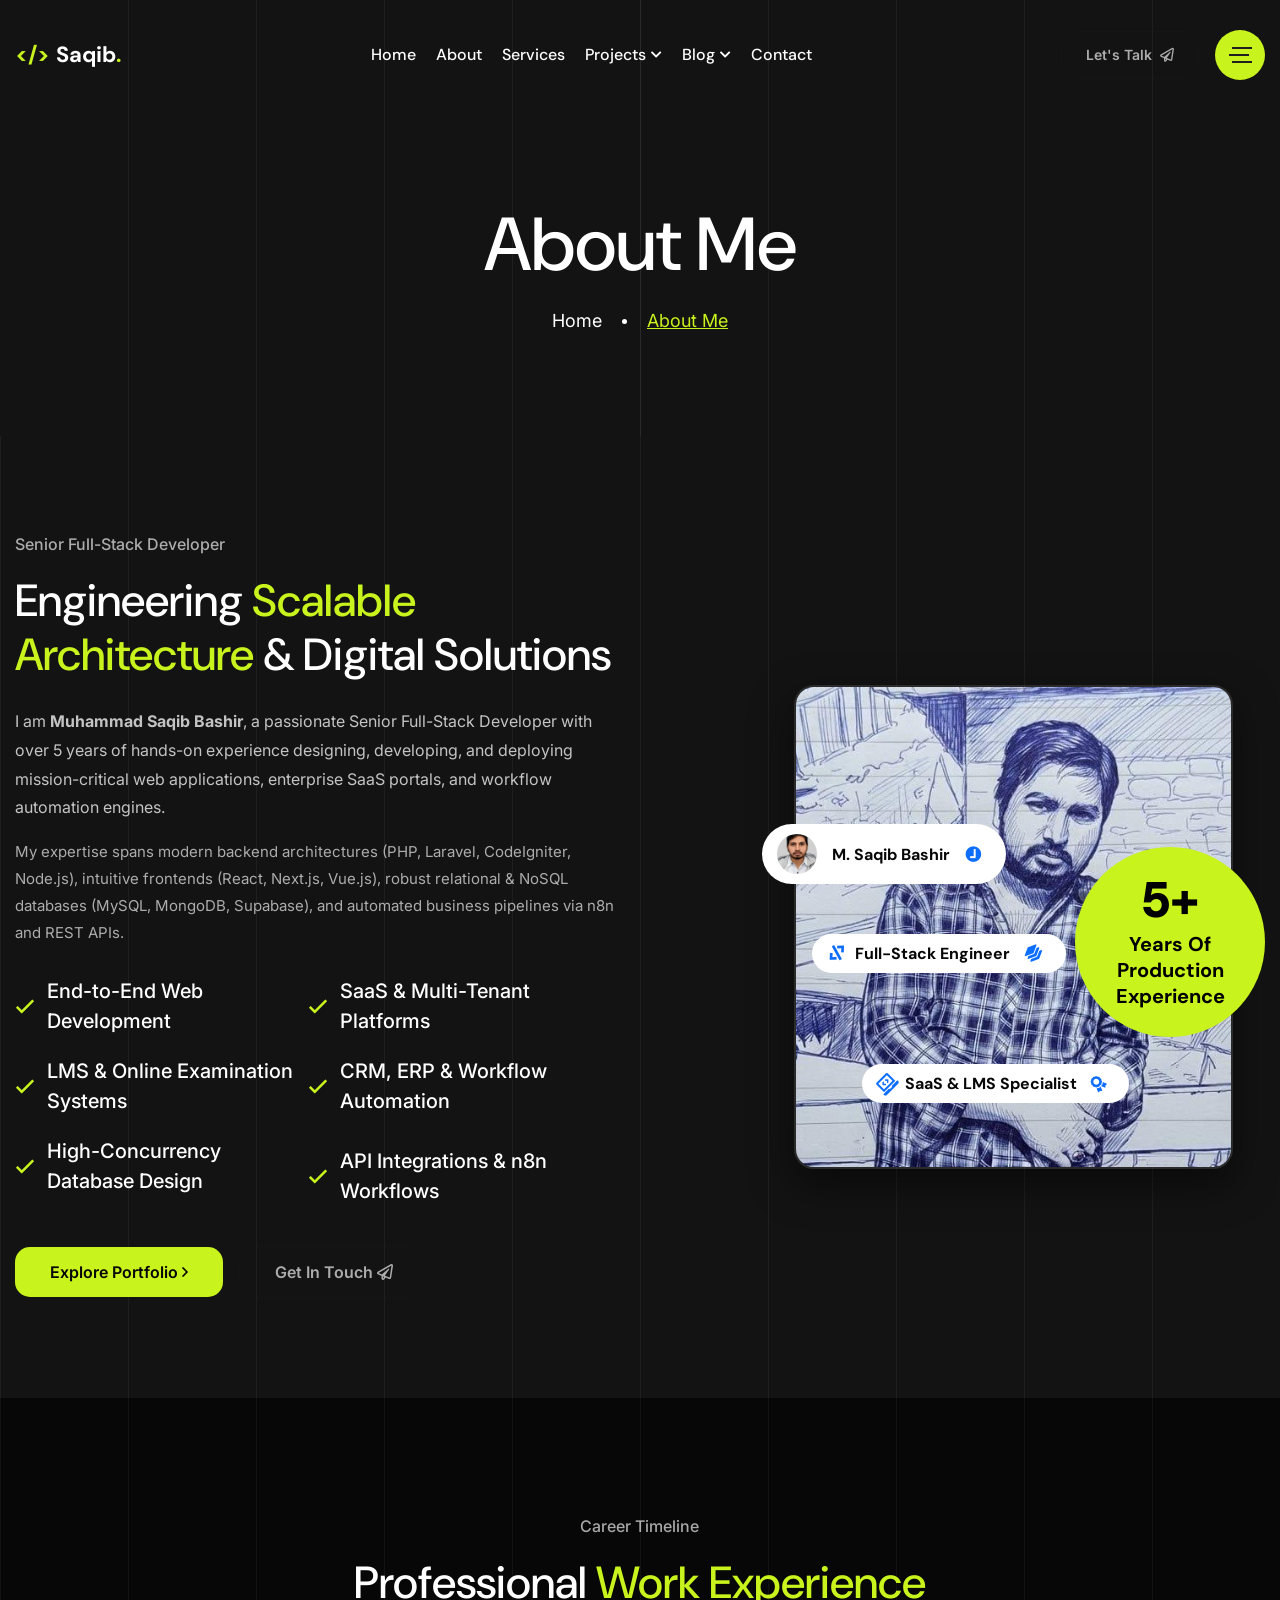
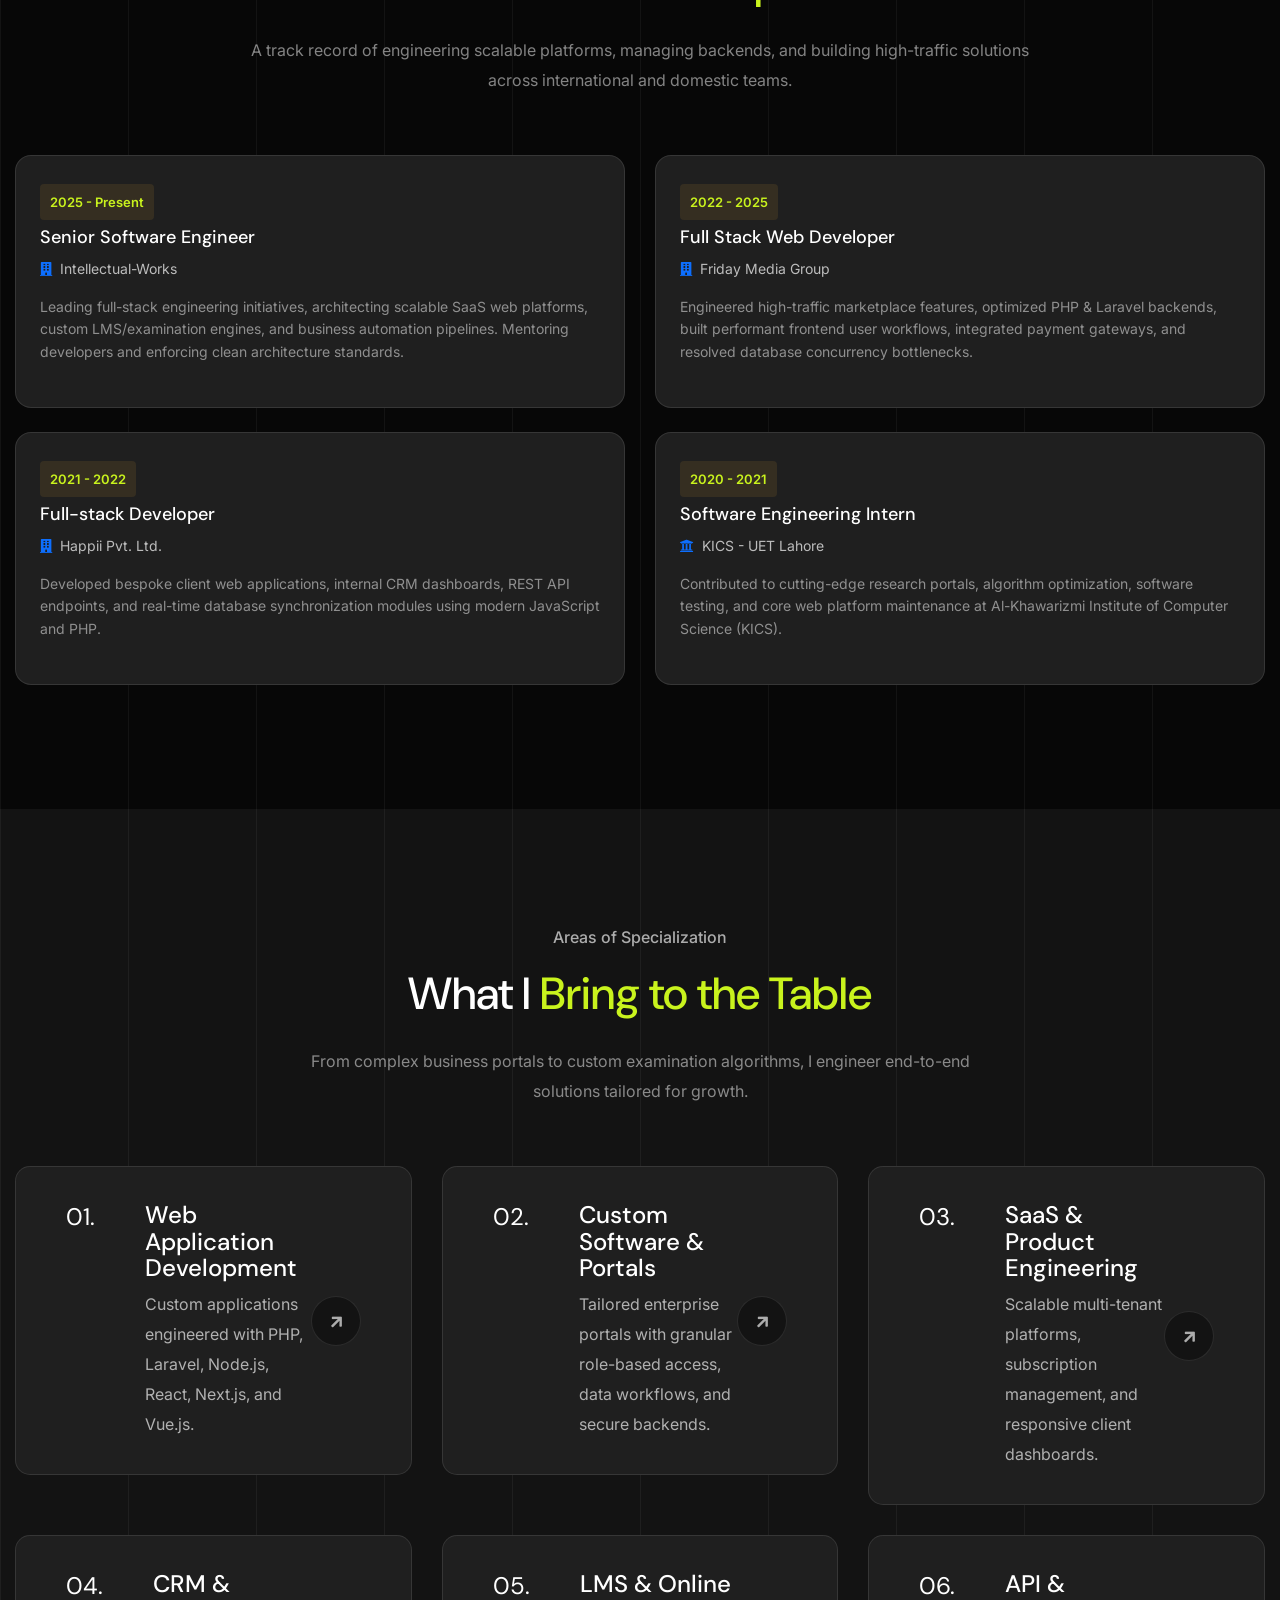
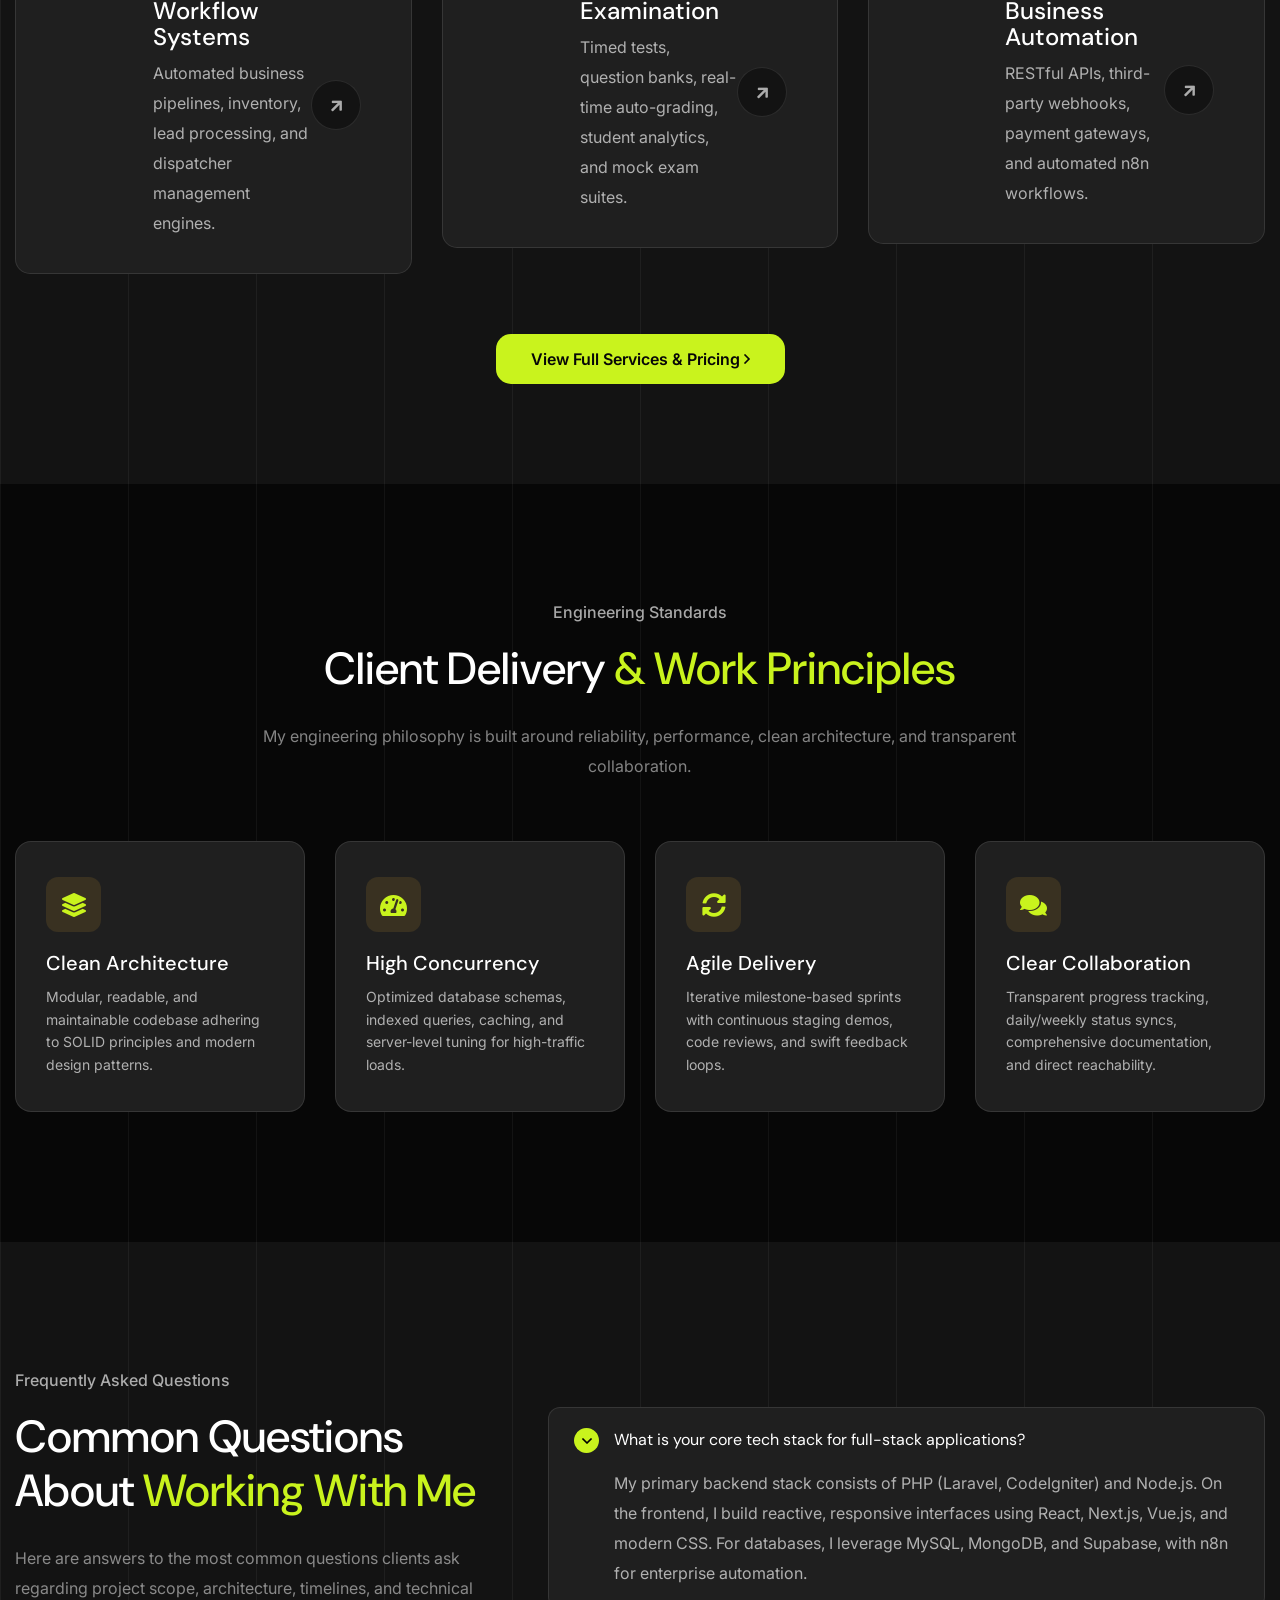
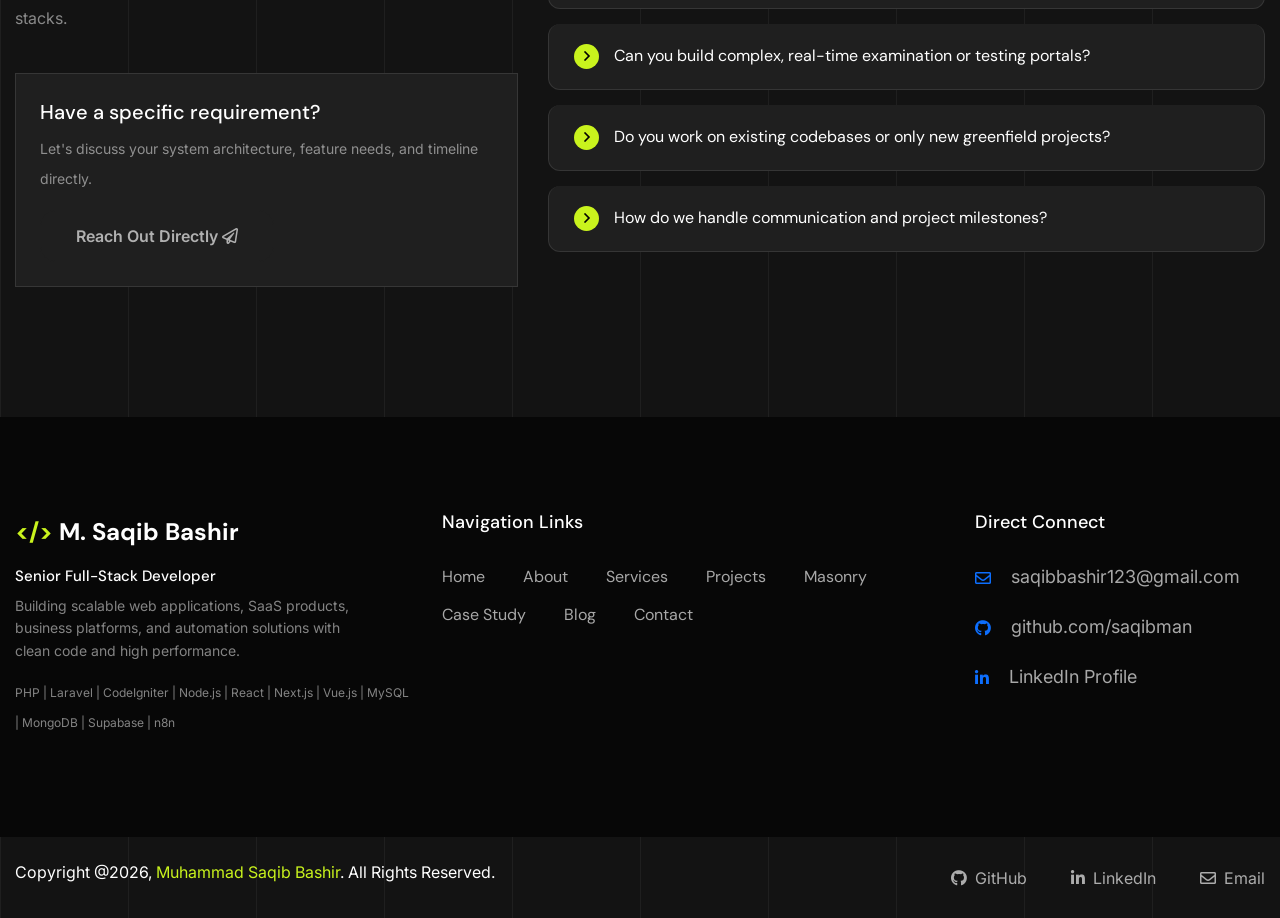
==== commit 6b4c38c9: "most changez Fixed" ====
--- a/about.html
+++ b/about.html
@@ -1,14 +1,14 @@
 <!DOCTYPE html>
-<html lang="zxx">
+<html lang="en">
 <head>
     <!-- Required meta tags -->
     <meta charset="utf-8">
-    <meta name="description" content="">
+    <meta name="description" content="Learn more about Muhammad Saqib Bashir - Senior Full-Stack Developer with 5+ years of experience specializing in PHP, Laravel, Node.js, React, Next.js, Vue.js, MySQL, Supabase, and automation.">
     <meta http-equiv="X-UA-Compatible" content="IE=edge">
     <meta name="viewport" content="width=device-width, initial-scale=1, shrink-to-fit=no">
 
     <!-- Title -->
-    <title>Noxfolio - Personal Portfolio Resume HTML Template || About Me</title>
+    <title>About Muhammad Saqib Bashir || Senior Full-Stack Developer</title>
     <!-- Favicon Icon -->
     <link rel="shortcut icon" href="assets/images/favicon.png" type="image/x-icon">
     
@@ -27,6 +27,78 @@
     <!-- Main Style -->
     <link rel="stylesheet" href="assets/css/style.css">
     
+    <style>
+        .resume-item-two {
+            background: var(--lighter-color);
+            border: 1px solid var(--border-color);
+            border-radius: 16px;
+            padding: 28px 24px;
+            margin-bottom: 24px;
+            transition: all 0.3s ease;
+            height: calc(100% - 24px);
+        }
+        .resume-item-two:hover {
+            border-color: var(--primary-color);
+            transform: translateY(-4px);
+        }
+        .resume-item-two .date {
+            display: inline-block;
+            color: var(--primary-color);
+            font-size: 13px;
+            font-weight: 600;
+            margin-bottom: 8px;
+            background: rgba(245, 178, 51, 0.1);
+            padding: 3px 10px;
+            border-radius: 4px;
+        }
+        .resume-item-two h4 {
+            font-size: 18px;
+            margin-bottom: 6px;
+            color: #ffffff;
+        }
+        .resume-item-two .company {
+            font-size: 14px;
+            color: rgba(255, 255, 255, 0.7);
+            margin-bottom: 12px;
+            display: block;
+        }
+        .pillar-card {
+            background: var(--lighter-color);
+            border: 1px solid var(--border-color);
+            border-radius: 16px;
+            padding: 35px 30px;
+            margin-bottom: 30px;
+            transition: all 0.3s ease;
+            height: calc(100% - 30px);
+        }
+        .pillar-card:hover {
+            border-color: var(--primary-color);
+            transform: translateY(-5px);
+        }
+        .pillar-card .icon-wrap {
+            width: 55px;
+            height: 55px;
+            background: rgba(245, 178, 51, 0.12);
+            color: var(--primary-color);
+            border-radius: 12px;
+            display: flex;
+            align-items: center;
+            justify-content: center;
+            font-size: 24px;
+            margin-bottom: 20px;
+        }
+        .pillar-card h4 {
+            font-size: 20px;
+            margin-bottom: 12px;
+            color: #fff;
+        }
+        .pillar-card p {
+            font-size: 14px;
+            line-height: 1.6;
+            color: rgba(255, 255, 255, 0.65);
+            margin-bottom: 0;
+        }
+    </style>
 </head>
 <body class="home-one">
     <div class="page-wrapper">
@@ -35,14 +107,18 @@
         <div class="preloader"></div>
 
         <!-- main header -->
-        <header class="main-header menu-absolute">
+        <header class="main-header menu-absolute" id="header">
             <!--Header-Upper-->
             <div class="header-upper">
                 <div class="container container-1620 clearfix">
 
                     <div class="header-inner rel d-flex align-items-center">
                         <div class="logo-outer">
-                            <div class="logo"><a href="index.html"><img src="assets/images/logos/logo.png" alt="Logo" title="Logo"></a></div>
+                            <div class="logo">
+                                <a href="index.html" class="d-flex align-items-center" style="font-size: 22px; font-weight: 700; color: #ffffff; text-decoration: none; font-family: 'DM Sans', sans-serif;">
+                                    <span style="color: var(--primary-color); margin-right: 6px; font-weight: 800;">&lt;/&gt;</span> Saqib<span style="color: var(--primary-color);">.</span>
+                                </a>
+                            </div>
                         </div>
 
                         <div class="nav-outer clearfix mx-auto">
@@ -50,8 +126,8 @@
                             <nav class="main-menu navbar-expand-lg">
                                 <div class="navbar-header">
                                    <div class="mobile-logo my-15">
-                                       <a href="index.html">
-                                            <img src="assets/images/logos/logo.png" alt="Logo" title="Logo">
+                                       <a href="index.html" style="font-size: 20px; font-weight: 700; color: #ffffff; text-decoration: none;">
+                                           <span style="color: var(--primary-color); font-weight: 800;">&lt;/&gt;</span> Saqib<span style="color: var(--primary-color);">.</span>
                                        </a>
                                    </div>
                                    
@@ -65,40 +141,20 @@
 
                                 <div class="navbar-collapse collapse clearfix">
                                     <ul class="navigation clearfix">
-                                        <li class="dropdown"><a href="#">Home</a>
+                                        <li><a href="index.html">Home</a></li>
+                                        <li class="current"><a href="about.html">About</a></li>
+                                        <li><a href="services.html">Services</a></li>
+                                        <li class="dropdown"><a href="projects.html">Projects</a>
                                             <ul>
-                                               <li class="dropdown"><a href="#">MultiPage</a>
-                                                    <ul>
-                                                        <li><a href="index.html">Home One</a></li>
-                                                        <li><a href="index2.html">Home Two</a></li>
-                                                    </ul>
-                                                </li>
-                                               <li class="dropdown"><a href="#">OnePage</a>
-                                                    <ul>
-                                                        <li><a href="indexonepage.html">Home One</a></li>
-                                                        <li><a href="index2onepage.html">Home Two</a></li>
-                                                    </ul>
-                                                </li>
+                                                <li><a href="projects.html">Project Grid</a></li>
+                                                <li><a href="projects-masonry.html">Projects Masonry</a></li>
+                                                <li><a href="project-details.html">Project Details</a></li>
                                             </ul>
                                         </li>
-                                        <li><a href="about.html">about</a></li>
-                                        <li><a href="services.html">services</a></li>
-                                        <li class="dropdown"><a href="#">projects</a>
+                                        <li class="dropdown"><a href="blog.html">Blog</a>
                                             <ul>
-                                                <li><a href="projects.html">project Grid</a></li>
-                                                <li><a href="projects-masonry.html">projects masonry</a></li>
-                                                <li><a href="project-details.html">projects details</a></li>
-                                            </ul>
-                                        </li>
-                                        <li class="dropdown"><a href="#">blog</a>
-                                            <ul>
-                                                <li><a href="blog.html">blog standard</a></li>
-                                                <li><a href="blog-details.html">blog details</a></li>
-                                            </ul>
-                                        </li>
-                                        <li class="dropdown"><a href="#">pages</a>
-                                            <ul>
-                                                <li><a href="404.html">Error Page</a></li>
+                                                <li><a href="blog.html">Blog Standard</a></li>
+                                                <li><a href="blog-details.html">Blog Details</a></li>
                                             </ul>
                                         </li>
                                         <li><a href="contact.html">Contact</a></li>
@@ -110,10 +166,12 @@
                         </div>
                         
                         <!-- Menu Button -->
-                        <div class="menu-btns">
+                        <div class="menu-btns d-flex align-items-center">
+                            <a href="contact.html" class="theme-btn style-two d-none d-lg-inline-block me-3 py-2 px-4" style="font-size: 14px;">Let's Talk <i class="far fa-paper-plane ms-1"></i></a>
+                            
                             <!-- menu sidbar -->
                             <div class="menu-sidebar">
-                                <button>
+                                <button title="Toggle Sidebar">
                                     <img src="assets/images/shape/sidebar-tottler.svg" alt="Toggler">
                                 </button>
                             </div>
@@ -133,33 +191,47 @@
             <div class="inner-box text-center">
                 <div class="cross-icon"><span class="fa fa-times"></span></div>
                 <div class="title">
-                    <h4>Get Appointment</h4>
-                </div>
-
-                <!--Appointment Form-->
+                    <h4>Muhammad Saqib Bashir</h4>
+                    <p class="text-white-50 mt-1" style="font-size: 14px;">Senior Full-Stack Developer</p>
+                </div>
+
+                <!--Quick Info-->
+                <div class="sidebar-info text-start px-2 my-4">
+                    <p class="text-white-50 mb-3" style="font-size: 14px; line-height: 1.6;">Specializing in scalable web applications, SaaS products, LMS &amp; Online Examination systems, CRM &amp; business automation platforms.</p>
+                    <div class="info-item mb-2" style="font-size: 14px;">
+                        <i class="far fa-envelope text-primary me-2"></i> <a href="mailto:saqibbashir123@gmail.com" class="text-white-50">saqibbashir123@gmail.com</a>
+                    </div>
+                    <div class="info-item mb-2" style="font-size: 14px;">
+                        <i class="fab fa-github text-primary me-2"></i> <a href="https://github.com/saqibman" target="_blank" rel="noopener noreferrer" class="text-white-50">github.com/saqibman</a>
+                    </div>
+                    <div class="info-item mb-2" style="font-size: 14px;">
+                        <i class="fab fa-linkedin-in text-primary me-2"></i> <a href="https://linkedin.com" target="_blank" rel="noopener noreferrer" class="text-white-50">LinkedIn Profile</a>
+                    </div>
+                </div>
+
+                <!--Quick Form-->
                 <div class="appointment-form">
                     <form method="post" action="contact.html">
                         <div class="form-group">
-                            <input type="text" name="text" value="" placeholder="Name" required>
+                            <input type="text" name="name" placeholder="Your Name" required>
                         </div>
                         <div class="form-group">
-                            <input type="email" name="email" value="" placeholder="Email Address" required>
+                            <input type="email" name="email" placeholder="Email Address" required>
                         </div>
                         <div class="form-group">
-                            <textarea placeholder="Message" rows="5"></textarea>
+                            <textarea placeholder="Tell me about your project..." rows="4"></textarea>
                         </div>
                         <div class="form-group">
-                            <button type="submit" class="theme-btn">Submit now</button>
+                            <button type="submit" class="theme-btn w-100">Send Inquiry</button>
                         </div>
                     </form>
                 </div>
 
                 <!--Social Icons-->
-                <div class="social-style-one">
-                    <a href="#"><i class="fab fa-twitter"></i></a>
-                    <a href="#"><i class="fab fa-facebook-f"></i></a>
-                    <a href="#"><i class="fab fa-instagram"></i></a>
-                    <a href="#"><i class="fab fa-pinterest-p"></i></a>
+                <div class="social-style-one mt-20">
+                    <a href="https://github.com/saqibman" target="_blank" rel="noopener noreferrer"><i class="fab fa-github"></i></a>
+                    <a href="https://linkedin.com" target="_blank" rel="noopener noreferrer"><i class="fab fa-linkedin-in"></i></a>
+                    <a href="mailto:saqibbashir123@gmail.com"><i class="far fa-envelope"></i></a>
                 </div>
             </div>
         </section>
@@ -190,61 +262,59 @@
         <!-- Page Banner End -->
         
         
-        <div class="about-main-image-area pt-40">
-            <div class="container">
-                <div class="about-main-image wow fadeInUp delay-0-5s">
-                    <img src="assets/images/about/about-page.jpg" alt="About Page">
-                </div>
-            </div>
-        </div>
-        
-        
         <!-- About Page Area start -->
-        <section class="about-page-area py-130 rpy-100 rel z-1">
+        <section class="about-page-area py-100 rpy-70 rel z-1">
             <div class="container">
                 <div class="row align-items-center justify-content-between">
                     <div class="col-lg-6">
                         <div class="about-page-content-part rel z-2 rmb-55">
-                            <div class="section-title mb-35 wow fadeInUp delay-0-2s">
-                                <span class="sub-title mb-15">About Me</span>
-                                <h2>Professional <span>Problem Solutions</span> For Digital Products</h2>
-                                <p>At vero eos et accusamus etodio dignissimos ducimus praesentium voluptatum corrupti quos dolores quas molestias excepturi sint occaecati cupiditate provident qui officia deserunt mollitia animi, id est laborum et dolorum</p>
+                            <div class="section-title mb-30 wow fadeInUp delay-0-2s">
+                                <span class="sub-title mb-15">Senior Full-Stack Developer</span>
+                                <h2>Engineering <span>Scalable Architecture</span> &amp; Digital Solutions</h2>
+                                <p class="mt-20" style="font-size: 16px; line-height: 1.8; color: rgba(255, 255, 255, 0.75);">
+                                    I am <strong>Muhammad Saqib Bashir</strong>, a passionate Senior Full-Stack Developer with over 5 years of hands-on experience designing, developing, and deploying mission-critical web applications, enterprise SaaS portals, and workflow automation engines.
+                                </p>
+                                <p style="font-size: 15px; line-height: 1.8; color: rgba(255, 255, 255, 0.65);">
+                                    My expertise spans modern backend architectures (PHP, Laravel, CodeIgniter, Node.js), intuitive frontends (React, Next.js, Vue.js), robust relational &amp; NoSQL databases (MySQL, MongoDB, Supabase), and automated business pipelines via n8n and REST APIs.
+                                </p>
                             </div>
                             <ul class="list-style-one two-column pb-30 wow fadeInUp delay-0-2s">
-                                <li>Branding & Design</li>
-                                <li>Digital Marketing</li>
-                                <li>Web Development</li>
-                                <li>Product Design</li>
+                                <li>End-to-End Web Development</li>
+                                <li>SaaS &amp; Multi-Tenant Platforms</li>
+                                <li>LMS &amp; Online Examination Systems</li>
+                                <li>CRM, ERP &amp; Workflow Automation</li>
+                                <li>High-Concurrency Database Design</li>
+                                <li>API Integrations &amp; n8n Workflows</li>
                             </ul>
-                            <a href="about.html" class="theme-btn wow fadeInUp delay-0-2s">Learn More <i class="far fa-angle-right"></i></a>
+                            <div class="about-btns d-flex flex-wrap align-items-center gap-3 wow fadeInUp delay-0-3s">
+                                <a href="projects.html" class="theme-btn">Explore Portfolio <i class="far fa-angle-right ms-1"></i></a>
+                                <a href="contact.html" class="theme-btn style-two">Get In Touch <i class="far fa-paper-plane ms-1"></i></a>
+                            </div>
                         </div>
                     </div>
                     <div class="col-xl-5 col-lg-6">
-                        <div class="about-right-part wow fadeInLeft delay-0-3s">
-                            <div class="experience-years">
-                                <b>25+</b>
-                                <h5>Years Of Experience</h5>
+                        <div class="about-right-part wow fadeInLeft delay-0-3s text-center">
+                            <div class="image-box position-relative" style="display: inline-block; border-radius: 20px; overflow: hidden; border: 2px solid var(--border-color); box-shadow: 0 15px 40px rgba(0,0,0,0.5);">
+                                <img src="assets/images/about/user-sketch.jpg" alt="Muhammad Saqib Bashir" style="max-height: 480px; width: auto; object-fit: cover;">
+                            </div>
+                            <div class="experience-years mt-25">
+                                <b>5+</b>
+                                <h5>Years Of Production Experience</h5>
                             </div>
                             <div class="about-btn one wow fadeInRight delay-0-4s">
-                                <img src="assets/images/about/btn-image1.png" alt="Image">
-                                <h6>Experience Designer</h6>
-                                <i class="fas fa-arrow-right"></i>
+                                <img src="assets/images/about/user-photo.jpg" alt="Avatar" style="width: 40px; height: 40px; object-fit: cover; border-radius: 50%;">
+                                <h6>M. Saqib Bashir</h6>
+                                <i class="fas fa-check-circle text-primary"></i>
                             </div>
                             <div class="about-btn two wow fadeInRight delay-0-5s">
-                                <img src="assets/images/about/btn-image2.png" alt="Image">
-                                <h6>Mark J. Collins</h6>
-                                <i class="fas fa-arrow-right"></i>
+                                <i class="fas fa-code text-primary me-2"></i>
+                                <h6>Full-Stack Engineer</h6>
+                                <i class="fas fa-layer-group text-primary"></i>
                             </div>
                             <div class="about-btn three wow fadeInRight delay-0-4s">
-                                <img src="assets/images/about/btn-image1.png" alt="Image">
-                                <h6>Experience Designer</h6>
-                                <i class="fas fa-arrow-right"></i>
-                            </div>
-                            <div class="dot-shape one">
-                                <img src="assets/images/shape/about-dots-two.png" alt="Shape">
-                            </div>
-                            <div class="dot-shape two">
-                                <img src="assets/images/shape/about-dots-two.png" alt="Shape">
+                                <i class="fas fa-laptop-code text-primary me-2"></i>
+                                <h6>SaaS &amp; LMS Specialist</h6>
+                                <i class="fas fa-award text-primary"></i>
                             </div>
                         </div>
                     </div>
@@ -261,78 +331,140 @@
         <!-- About Page Area end -->
         
         
-        <!-- Services Area start -->
-        <section class="services-area bgc-black pt-130 rpt-100 pb-100 rpb-70 rel z-1">
+        <!-- Experience / Career Section start -->
+        <section class="resume-area bgc-black pt-120 rpt-90 pb-100 rpb-70 rel z-1">
             <div class="container">
                 <div class="row justify-content-center">
-                    <div class="col-xl-6 col-lg-8">
+                    <div class="col-xl-8 col-lg-10">
                         <div class="section-title text-center mb-60 wow fadeInUp delay-0-2s">
-                            <span class="sub-title mb-15">Popular Services</span>
-                            <h2>My <span>Special Service</span> For your Business Development</h2>
+                            <span class="sub-title mb-15">Career Timeline</span>
+                            <h2>Professional <span>Work Experience</span></h2>
+                            <p class="text-white-50 mt-15">A track record of engineering scalable platforms, managing backends, and building high-traffic solutions across international and domestic teams.</p>
                         </div>
                     </div>
                 </div>
                 <div class="row">
                     <div class="col-lg-6">
+                        <div class="resume-item-two wow fadeInUp delay-0-2s">
+                            <span class="date">2025 - Present</span>
+                            <h4>Senior Software Engineer</h4>
+                            <span class="company"><i class="fas fa-building text-primary me-1"></i> Intellectual-Works</span>
+                            <p class="text-white-50" style="font-size: 14px; line-height: 1.6;">Leading full-stack engineering initiatives, architecting scalable SaaS web platforms, custom LMS/examination engines, and business automation pipelines. Mentoring developers and enforcing clean architecture standards.</p>
+                        </div>
+                    </div>
+                    <div class="col-lg-6">
+                        <div class="resume-item-two wow fadeInUp delay-0-3s">
+                            <span class="date">2022 - 2025</span>
+                            <h4>Full Stack Web Developer</h4>
+                            <span class="company"><i class="fas fa-building text-primary me-1"></i> Friday Media Group</span>
+                            <p class="text-white-50" style="font-size: 14px; line-height: 1.6;">Engineered high-traffic marketplace features, optimized PHP &amp; Laravel backends, built performant frontend user workflows, integrated payment gateways, and resolved database concurrency bottlenecks.</p>
+                        </div>
+                    </div>
+                    <div class="col-lg-6">
+                        <div class="resume-item-two wow fadeInUp delay-0-4s">
+                            <span class="date">2021 - 2022</span>
+                            <h4>Full-stack Developer</h4>
+                            <span class="company"><i class="fas fa-building text-primary me-1"></i> Happii Pvt. Ltd.</span>
+                            <p class="text-white-50" style="font-size: 14px; line-height: 1.6;">Developed bespoke client web applications, internal CRM dashboards, REST API endpoints, and real-time database synchronization modules using modern JavaScript and PHP.</p>
+                        </div>
+                    </div>
+                    <div class="col-lg-6">
+                        <div class="resume-item-two wow fadeInUp delay-0-5s">
+                            <span class="date">2020 - 2021</span>
+                            <h4>Software Engineering Intern</h4>
+                            <span class="company"><i class="fas fa-university text-primary me-1"></i> KICS - UET Lahore</span>
+                            <p class="text-white-50" style="font-size: 14px; line-height: 1.6;">Contributed to cutting-edge research portals, algorithm optimization, software testing, and core web platform maintenance at Al-Khawarizmi Institute of Computer Science (KICS).</p>
+                        </div>
+                    </div>
+                </div>
+            </div>
+            <div class="bg-lines">
+               <span></span><span></span>
+               <span></span><span></span>
+               <span></span><span></span>
+               <span></span><span></span>
+               <span></span><span></span>
+            </div>
+        </section>
+        <!-- Experience / Career Section end -->
+        
+        
+        <!-- Services Section start -->
+        <section class="services-area pt-120 rpt-90 pb-100 rpb-70 rel z-1">
+            <div class="container">
+                <div class="row justify-content-center">
+                    <div class="col-xl-7 col-lg-9">
+                        <div class="section-title text-center mb-60 wow fadeInUp delay-0-2s">
+                            <span class="sub-title mb-15">Areas of Specialization</span>
+                            <h2>What I <span>Bring to the Table</span></h2>
+                            <p class="text-white-50 mt-15">From complex business portals to custom examination algorithms, I engineer end-to-end solutions tailored for growth.</p>
+                        </div>
+                    </div>
+                </div>
+                <div class="row">
+                    <div class="col-lg-4 col-md-6">
                         <div class="service-item wow fadeInUp delay-0-2s">
                             <div class="number">01.</div>
                             <div class="content">
-                                <h4>Brand Identity Design</h4>
-                                <p>Dignissimos ducimus blanditiis praesen</p>
-                            </div>
-                            <a href="service-details.html" class="details-btn"><i class="fas fa-arrow-right"></i></a>
-                        </div>
-                    </div>
-                    <div class="col-lg-6">
-                        <div class="service-item wow fadeInUp delay-0-4s">
+                                <h4>Web Application Development</h4>
+                                <p>Custom applications engineered with PHP, Laravel, Node.js, React, Next.js, and Vue.js.</p>
+                            </div>
+                            <a href="services.html" class="details-btn"><i class="fas fa-arrow-right"></i></a>
+                        </div>
+                    </div>
+                    <div class="col-lg-4 col-md-6">
+                        <div class="service-item wow fadeInUp delay-0-3s">
                             <div class="number">02.</div>
                             <div class="content">
-                                <h4>Website Design</h4>
-                                <p>Dignissimos ducimus blanditiis praesen</p>
-                            </div>
-                            <a href="service-details.html" class="details-btn"><i class="fas fa-arrow-right"></i></a>
-                        </div>
-                    </div>
-                    <div class="col-lg-6">
-                        <div class="service-item wow fadeInUp delay-0-2s">
+                                <h4>Custom Software &amp; Portals</h4>
+                                <p>Tailored enterprise portals with granular role-based access, data workflows, and secure backends.</p>
+                            </div>
+                            <a href="services.html" class="details-btn"><i class="fas fa-arrow-right"></i></a>
+                        </div>
+                    </div>
+                    <div class="col-lg-4 col-md-6">
+                        <div class="service-item wow fadeInUp delay-0-4s">
                             <div class="number">03.</div>
                             <div class="content">
-                                <h4>Mobile Application Design</h4>
-                                <p>Dignissimos ducimus blanditiis praesen</p>
-                            </div>
-                            <a href="service-details.html" class="details-btn"><i class="fas fa-arrow-right"></i></a>
-                        </div>
-                    </div>
-                    <div class="col-lg-6">
-                        <div class="service-item wow fadeInUp delay-0-4s">
+                                <h4>SaaS &amp; Product Engineering</h4>
+                                <p>Scalable multi-tenant platforms, subscription management, and responsive client dashboards.</p>
+                            </div>
+                            <a href="services.html" class="details-btn"><i class="fas fa-arrow-right"></i></a>
+                        </div>
+                    </div>
+                    <div class="col-lg-4 col-md-6">
+                        <div class="service-item wow fadeInUp delay-0-2s">
                             <div class="number">04.</div>
                             <div class="content">
-                                <h4>Motion Graphics Design</h4>
-                                <p>Dignissimos ducimus blanditiis praesen</p>
-                            </div>
-                            <a href="service-details.html" class="details-btn"><i class="fas fa-arrow-right"></i></a>
-                        </div>
-                    </div>
-                    <div class="col-lg-6">
-                        <div class="service-item wow fadeInUp delay-0-2s">
+                                <h4>CRM &amp; Workflow Systems</h4>
+                                <p>Automated business pipelines, inventory, lead processing, and dispatcher management engines.</p>
+                            </div>
+                            <a href="services.html" class="details-btn"><i class="fas fa-arrow-right"></i></a>
+                        </div>
+                    </div>
+                    <div class="col-lg-4 col-md-6">
+                        <div class="service-item wow fadeInUp delay-0-3s">
                             <div class="number">05.</div>
                             <div class="content">
-                                <h4>Website Development</h4>
-                                <p>Dignissimos ducimus blanditiis praesen</p>
-                            </div>
-                            <a href="service-details.html" class="details-btn"><i class="fas fa-arrow-right"></i></a>
-                        </div>
-                    </div>
-                    <div class="col-lg-6">
+                                <h4>LMS &amp; Online Examination</h4>
+                                <p>Timed tests, question banks, real-time auto-grading, student analytics, and mock exam suites.</p>
+                            </div>
+                            <a href="services.html" class="details-btn"><i class="fas fa-arrow-right"></i></a>
+                        </div>
+                    </div>
+                    <div class="col-lg-4 col-md-6">
                         <div class="service-item wow fadeInUp delay-0-4s">
                             <div class="number">06.</div>
                             <div class="content">
-                                <h4>SEO & Digital Marketing</h4>
-                                <p>Dignissimos ducimus blanditiis praesen</p>
-                            </div>
-                            <a href="service-details.html" class="details-btn"><i class="fas fa-arrow-right"></i></a>
-                        </div>
-                    </div>
+                                <h4>API &amp; Business Automation</h4>
+                                <p>RESTful APIs, third-party webhooks, payment gateways, and automated n8n workflows.</p>
+                            </div>
+                            <a href="services.html" class="details-btn"><i class="fas fa-arrow-right"></i></a>
+                        </div>
+                    </div>
+                </div>
+                <div class="text-center mt-30 wow fadeInUp delay-0-3s">
+                    <a href="services.html" class="theme-btn">View Full Services &amp; Pricing <i class="far fa-angle-right ms-1"></i></a>
                 </div>
             </div>
             <div class="bg-lines">
@@ -343,76 +475,128 @@
                <span></span><span></span>
             </div>
         </section>
-        <!-- Services Area end -->
+        <!-- Services Section end -->
+
+
+        <!-- Engineering Standards / Pillars Section start -->
+        <section class="standards-area bgc-black pt-120 rpt-90 pb-100 rpb-70 rel z-1">
+            <div class="container">
+                <div class="row justify-content-center">
+                    <div class="col-xl-8 col-lg-10">
+                        <div class="section-title text-center mb-60 wow fadeInUp delay-0-2s">
+                            <span class="sub-title mb-15">Engineering Standards</span>
+                            <h2>Client Delivery <span>&amp; Work Principles</span></h2>
+                            <p class="text-white-50 mt-15">My engineering philosophy is built around reliability, performance, clean architecture, and transparent collaboration.</p>
+                        </div>
+                    </div>
+                </div>
+                <div class="row">
+                    <div class="col-lg-3 col-md-6">
+                        <div class="pillar-card wow fadeInUp delay-0-2s">
+                            <div class="icon-wrap"><i class="fas fa-layer-group"></i></div>
+                            <h4>Clean Architecture</h4>
+                            <p>Modular, readable, and maintainable codebase adhering to SOLID principles and modern design patterns.</p>
+                        </div>
+                    </div>
+                    <div class="col-lg-3 col-md-6">
+                        <div class="pillar-card wow fadeInUp delay-0-3s">
+                            <div class="icon-wrap"><i class="fas fa-tachometer-alt"></i></div>
+                            <h4>High Concurrency</h4>
+                            <p>Optimized database schemas, indexed queries, caching, and server-level tuning for high-traffic loads.</p>
+                        </div>
+                    </div>
+                    <div class="col-lg-3 col-md-6">
+                        <div class="pillar-card wow fadeInUp delay-0-4s">
+                            <div class="icon-wrap"><i class="fas fa-sync-alt"></i></div>
+                            <h4>Agile Delivery</h4>
+                            <p>Iterative milestone-based sprints with continuous staging demos, code reviews, and swift feedback loops.</p>
+                        </div>
+                    </div>
+                    <div class="col-lg-3 col-md-6">
+                        <div class="pillar-card wow fadeInUp delay-0-5s">
+                            <div class="icon-wrap"><i class="fas fa-comments"></i></div>
+                            <h4>Clear Collaboration</h4>
+                            <p>Transparent progress tracking, daily/weekly status syncs, comprehensive documentation, and direct reachability.</p>
+                        </div>
+                    </div>
+                </div>
+            </div>
+            <div class="bg-lines">
+               <span></span><span></span>
+               <span></span><span></span>
+               <span></span><span></span>
+               <span></span><span></span>
+               <span></span><span></span>
+            </div>
+        </section>
+        <!-- Engineering Standards end -->
         
         
         <!-- FAQs Area start -->
         <section id="faqs" class="faqs-area py-130 rpy-100 rel z-1">
             <div class="container">
                 <div class="row align-items-center">
-                    <div class="col-lg-6">
-                        <div class="faq-image-part rmb-55 wow fadeInUp delay-0-2s">
-                            <div class="image-one">
-                                <img src="assets/images/faqs/faq-one.jpg" alt="FAQ">
-                            </div>
-                            <div class="image-two">
-                                <img src="assets/images/faqs/faq-two.jpg" alt="FAQ">
-                            </div>
-                            <div class="square-shape"></div>
-                        </div>
-                    </div>
-                    <div class="col-lg-6">
-                        <div class="faq-content-part rel z-2">
-                            <div class="section-title mb-40 wow fadeInUp delay-0-4s">
-                                <h2>Professional Solutions For Your <span>Digital Product</span> Design and development</h2>
-                            </div>
-                            <div class="accordion wow fadeInUp delay-0-4s" id="faq-accordion">
-                                <div class="accordion-item">
-                                    <h5 class="accordion-header">
-                                        <button class="accordion-button collapsed" data-bs-toggle="collapse" data-bs-target="#collapseOne">
-                                            What Service We Provide ?
-                                        </button>
-                                    </h5>
-                                    <div id="collapseOne" class="accordion-collapse collapse" data-bs-parent="#faq-accordion">
-                                        <div class="accordion-body">
-                                            <p>To take a trivial example which undertakes laborious physical exercise except to obtain some advantage pleasure annoying consequences</p>
-                                        </div>
+                    <div class="col-lg-5">
+                        <div class="faq-content-part rel z-2 rmb-55">
+                            <div class="section-title mb-40 wow fadeInUp delay-0-2s">
+                                <span class="sub-title mb-15">Frequently Asked Questions</span>
+                                <h2>Common Questions About <span>Working With Me</span></h2>
+                                <p class="mt-20 text-white-50">Here are answers to the most common questions clients ask regarding project scope, architecture, timelines, and technical stacks.</p>
+                            </div>
+                            <div class="faq-cta-box p-4 rounded-4" style="background: var(--lighter-color); border: 1px solid var(--border-color);">
+                                <h5 class="text-white mb-2">Have a specific requirement?</h5>
+                                <p class="text-white-50 mb-3" style="font-size: 14px;">Let's discuss your system architecture, feature needs, and timeline directly.</p>
+                                <a href="contact.html" class="theme-btn style-two">Reach Out Directly <i class="far fa-paper-plane ms-1"></i></a>
+                            </div>
+                        </div>
+                    </div>
+                    <div class="col-lg-7">
+                        <div class="accordion wow fadeInUp delay-0-4s" id="faq-accordion">
+                            <div class="accordion-item">
+                                <h5 class="accordion-header">
+                                    <button class="accordion-button" data-bs-toggle="collapse" data-bs-target="#collapseOne">
+                                        What is your core tech stack for full-stack applications?
+                                    </button>
+                                </h5>
+                                <div id="collapseOne" class="accordion-collapse collapse show" data-bs-parent="#faq-accordion">
+                                    <div class="accordion-body">
+                                        <p>My primary backend stack consists of PHP (Laravel, CodeIgniter) and Node.js. On the frontend, I build reactive, responsive interfaces using React, Next.js, Vue.js, and modern CSS. For databases, I leverage MySQL, MongoDB, and Supabase, with n8n for enterprise automation.</p>
                                     </div>
                                 </div>
-                                <div class="accordion-item">
-                                    <h5 class="accordion-header">
-                                        <button class="accordion-button" data-bs-toggle="collapse" data-bs-target="#collapseTwo">
-                                            How Many Years Of Experience ?
-                                        </button>
-                                    </h5>
-                                    <div id="collapseTwo" class="accordion-collapse collapse show" data-bs-parent="#faq-accordion">
-                                        <div class="accordion-body">
-                                            <p>At vero eos et accusamus dignissimos ducimus voluptatum corrupti quos dolores quas molestias excepturie</p>
-                                        </div>
+                            </div>
+                            <div class="accordion-item">
+                                <h5 class="accordion-header">
+                                    <button class="accordion-button collapsed" data-bs-toggle="collapse" data-bs-target="#collapseTwo">
+                                        Can you build complex, real-time examination or testing portals?
+                                    </button>
+                                </h5>
+                                <div id="collapseTwo" class="accordion-collapse collapse" data-bs-parent="#faq-accordion">
+                                    <div class="accordion-body">
+                                        <p>Yes, I specialize in LMS and Online Examination engines (e.g. Study4Skills, Qubits Portal, OET Online Exam). These include timed test sessions, anti-cheat question randomization, real-time autosave to prevent data loss, instant multi-format grading, and student performance analytics.</p>
                                     </div>
                                 </div>
-                                <div class="accordion-item">
-                                    <h5 class="accordion-header">
-                                        <button class="accordion-button collapsed" data-bs-toggle="collapse" data-bs-target="#collapseThree">
-                                            Have Any Professional Team Member ?
-                                        </button>
-                                    </h5>
-                                    <div id="collapseThree" class="accordion-collapse collapse" data-bs-parent="#faq-accordion">
-                                        <div class="accordion-body">
-                                            <p>To take a trivial example which undertakes laborious physical exercise except to obtain some advantage pleasure annoying consequences</p>
-                                        </div>
+                            </div>
+                            <div class="accordion-item">
+                                <h5 class="accordion-header">
+                                    <button class="accordion-button collapsed" data-bs-toggle="collapse" data-bs-target="#collapseThree">
+                                        Do you work on existing codebases or only new greenfield projects?
+                                    </button>
+                                </h5>
+                                <div id="collapseThree" class="accordion-collapse collapse" data-bs-parent="#faq-accordion">
+                                    <div class="accordion-body">
+                                        <p>Both. I frequently take on existing codebases for refactoring, database query optimization, security upgrades, new feature additions, and API integrations, as well as architecting brand new products from ground zero.</p>
                                     </div>
                                 </div>
-                                <div class="accordion-item">
-                                    <h5 class="accordion-header">
-                                        <button class="accordion-button collapsed" data-bs-toggle="collapse" data-bs-target="#collapseFour">
-                                            Are You Awards Winning Agency ?
-                                        </button>
-                                    </h5>
-                                    <div id="collapseFour" class="accordion-collapse collapse" data-bs-parent="#faq-accordion">
-                                        <div class="accordion-body">
-                                            <p>To take a trivial example which undertakes laborious physical exercise except to obtain some advantage pleasure annoying consequences</p>
-                                        </div>
+                            </div>
+                            <div class="accordion-item">
+                                <h5 class="accordion-header">
+                                    <button class="accordion-button collapsed" data-bs-toggle="collapse" data-bs-target="#collapseFour">
+                                        How do we handle communication and project milestones?
+                                    </button>
+                                </h5>
+                                <div id="collapseFour" class="accordion-collapse collapse" data-bs-parent="#faq-accordion">
+                                    <div class="accordion-body">
+                                        <p>I operate on agile sprint methodologies. We break work into clear deliverables with live staging links so you can interact with features in real time. We communicate via Slack, Email, WhatsApp, or scheduled video calls depending on your preference.</p>
                                     </div>
                                 </div>
                             </div>
@@ -429,136 +613,6 @@
             </div>
         </section>
         <!-- FAQs Area end -->
-        
-        
-        <!-- Testimonial Area start -->
-        <section class="testimonials-area rel z-1">
-            <div class="for-bgc-black py-130 rpy-100">
-                <div class="container">
-                    <div class="row gap-90">
-                        <div class="col-lg-4">
-                            <div class="testimonials-content-part rel z-2 rmb-55 wow fadeInUp delay-0-2s">
-                                <div class="section-title mb-40">
-                                    <span class="sub-title mb-15">Clients Testimonials</span>
-                                    <h2>I’ve 1253+ Clients <span>Feedback</span></h2>
-                                    <p>Sed ut perspiciatis unde omnin natus totam rem aperiam eaque inventore veritatis</p>
-                                </div>
-                                <div class="slider-arrows">
-                                    <button class="testimonial-prev"><i class="fal fa-arrow-left"></i></button>
-                                    <button class="testimonial-next"><i class="fal fa-arrow-right"></i></button>
-                                </div>
-                            </div>
-                        </div>
-                        <div class="col-lg-8">
-                            <div class="testimonials-wrap">
-                                <div class="testimonial-item wow fadeInUp delay-0-3s">
-                                    <div class="author">
-                                        <img src="assets/images/testimonials/author1.png" alt="Author">
-                                    </div>
-                                    <div class="text">At vero eoset accusamus et iusto odio dignissimos ducimus quie blanditiis praesentium voluptatum deleniti atque corrupti dolores</div>
-                                    <div class="testi-des">
-                                        <h5>Rodolfo E. Shannon</h5>
-                                        <span>CEO & Founder</span>
-                                    </div>
-                                </div>
-                                <div class="testimonial-item wow fadeInUp delay-0-4s">
-                                    <div class="author">
-                                        <img src="assets/images/testimonials/author2.png" alt="Author">
-                                    </div>
-                                    <div class="text">Nam libero tempore cumsoluta nobise est eligendi optio cumque nihil impedit quominus idquod maxime placeat facere possimus</div>
-                                    <div class="testi-des">
-                                        <h5>Kenneth J. Dutton</h5>
-                                        <span>Web Developer</span>
-                                    </div>
-                                </div>
-                                <div class="testimonial-item wow fadeInUp delay-0-2s">
-                                    <div class="author">
-                                        <img src="assets/images/testimonials/author1.png" alt="Author">
-                                    </div>
-                                    <div class="text">At vero eoset accusamus et iusto odio dignissimos ducimus quie blanditiis praesentium voluptatum deleniti atque corrupti dolores</div>
-                                    <div class="testi-des">
-                                        <h5>Rodolfo E. Shannon</h5>
-                                        <span>CEO & Founder</span>
-                                    </div>
-                                </div>
-                                <div class="testimonial-item wow fadeInUp delay-0-2s">
-                                    <div class="author">
-                                        <img src="assets/images/testimonials/author2.png" alt="Author">
-                                    </div>
-                                    <div class="text">Nam libero tempore cumsoluta nobise est eligendi optio cumque nihil impedit quominus idquod maxime placeat facere possimus</div>
-                                    <div class="testi-des">
-                                        <h5>Kenneth J. Dutton</h5>
-                                        <span>Web Developer</span>
-                                    </div>
-                                </div>
-                            </div>
-                        </div>
-                    </div>
-                </div>
-            </div>
-            <div class="bg-lines">
-               <span></span><span></span>
-               <span></span><span></span>
-               <span></span><span></span>
-               <span></span><span></span>
-               <span></span><span></span>
-            </div>
-        </section>
-        <!-- Testimonial Area end -->
-        
-        
-        <!-- Client Log start -->
-        <div class="client-logo-area rel z-1 pt-130 rpt-100 pb-60">
-            <div class="container">
-                <div class="row justify-content-center">
-                    <div class="col-xl-12">
-                        <div class="section-title text-center pt-5 mb-65 wow fadeInUp delay-0-2s">
-                            <h6>I’ve <span>1253+ Global Clients</span> & lot’s of Project Complete</h6>
-                        </div>
-                    </div>
-                </div>
-                <div class="client-logo-wrap">
-                    <a class="client-logo-item wow fadeInUp delay-0-2s" href="contact.html">
-                        <img src="assets/images/client-logos/client-logo1.png" alt="Client Logo">
-                    </a>
-                    <a class="client-logo-item wow fadeInUp delay-0-3s" href="contact.html">
-                        <img src="assets/images/client-logos/client-logo2.png" alt="Client Logo">
-                    </a>
-                    <a class="client-logo-item wow fadeInUp delay-0-4s" href="contact.html">
-                        <img src="assets/images/client-logos/client-logo3.png" alt="Client Logo">
-                    </a>
-                    <a class="client-logo-item wow fadeInUp delay-0-5s" href="contact.html">
-                        <img src="assets/images/client-logos/client-logo4.png" alt="Client Logo">
-                    </a>
-                    <a class="client-logo-item wow fadeInUp delay-0-6s" href="contact.html">
-                        <img src="assets/images/client-logos/client-logo5.png" alt="Client Logo">
-                    </a>
-                    <a class="client-logo-item wow fadeInUp delay-0-2s" href="contact.html">
-                        <img src="assets/images/client-logos/client-logo6.png" alt="Client Logo">
-                    </a>
-                    <a class="client-logo-item wow fadeInUp delay-0-3s" href="contact.html">
-                        <img src="assets/images/client-logos/client-logo7.png" alt="Client Logo">
-                    </a>
-                    <a class="client-logo-item wow fadeInUp delay-0-4s" href="contact.html">
-                        <img src="assets/images/client-logos/client-logo8.png" alt="Client Logo">
-                    </a>
-                    <a class="client-logo-item wow fadeInUp delay-0-5s" href="contact.html">
-                        <img src="assets/images/client-logos/client-logo9.png" alt="Client Logo">
-                    </a>
-                    <a class="client-logo-item wow fadeInUp delay-0-6s" href="contact.html">
-                        <img src="assets/images/client-logos/client-logo10.png" alt="Client Logo">
-                    </a>
-                </div>
-            </div>
-            <div class="bg-lines">
-               <span></span><span></span>
-               <span></span><span></span>
-               <span></span><span></span>
-               <span></span><span></span>
-               <span></span><span></span>
-            </div>
-        </div>
-        <!-- Client Log end -->
         
         
         <!-- footer area start -->
@@ -566,59 +620,61 @@
             <div class="footer-top-wrap bgc-black pt-100 pb-75">
                 <div class="container">
                     <div class="row">
-                        <div class="col-lg-2 col-md-12">
-                            <div class="footer-widget widget_logo wow fadeInUp delay-0-2s">
-                                <div class="footer-logo">
-                                    <a href="index.html"><img src="assets/images/logos/logo.png" alt="Logo"></a>
+                        <div class="col-lg-4 col-md-12">
+                            <div class="footer-widget widget_about wow fadeInUp delay-0-2s mb-4">
+                                <div class="footer-logo mb-20">
+                                    <a href="index.html" class="d-flex align-items-center" style="font-size: 24px; font-weight: 700; color: #ffffff; text-decoration: none; font-family: 'DM Sans', sans-serif;">
+                                        <span style="color: var(--primary-color); margin-right: 6px; font-weight: 800;">&lt;/&gt;</span> M. Saqib Bashir
+                                    </a>
                                 </div>
-                            </div>
-                        </div>
-                        <div class="col-lg-7 col-md-7">
-                            <div class="footer-widget widget_nav_menu wow fadeInUp delay-0-4s">
-                                <h6 class="footer-title">Quick Link</h6>
+                                <h6 class="text-white mb-10" style="font-size: 15px;">Senior Full-Stack Developer</h6>
+                                <p class="text-white-50" style="font-size: 14px; line-height: 1.6; max-width: 340px;">Building scalable web applications, SaaS products, business platforms, and automation solutions with clean code and high performance.</p>
+                                <div class="tech-stack-line mt-15 text-white-50" style="font-size: 12px;">
+                                    PHP | Laravel | CodeIgniter | Node.js | React | Next.js | Vue.js | MySQL | MongoDB | Supabase | n8n
+                                </div>
+                            </div>
+                        </div>
+                        <div class="col-lg-5 col-md-7">
+                            <div class="footer-widget widget_nav_menu wow fadeInUp delay-0-4s mb-4">
+                                <h6 class="footer-title">Navigation Links</h6>
+                                <ul class="footer-links-inline d-flex flex-wrap" style="list-style: none; padding: 0;">
+                                    <li class="me-3 mb-2"><a href="index.html">Home</a></li>
+                                    <li class="me-3 mb-2"><a href="about.html">About</a></li>
+                                    <li class="me-3 mb-2"><a href="services.html">Services</a></li>
+                                    <li class="me-3 mb-2"><a href="projects.html">Projects</a></li>
+                                    <li class="me-3 mb-2"><a href="projects-masonry.html">Masonry</a></li>
+                                    <li class="me-3 mb-2"><a href="project-details.html">Case Study</a></li>
+                                    <li class="me-3 mb-2"><a href="blog.html">Blog</a></li>
+                                    <li class="me-3 mb-2"><a href="contact.html">Contact</a></li>
+                                </ul>
+                            </div>
+                        </div>
+                        <div class="col-lg-3 col-md-5">
+                            <div class="footer-widget widget_contact_info wow fadeInUp delay-0-6s mb-4">
+                                <h6 class="footer-title">Direct Connect</h6>
                                 <ul>
-                                    <li><a href="services.html">Service</a></li>
-                                    <li><a href="projects.html">Projects</a></li>
-                                    <li><a href="services.html#pricing">Pricing</a></li>
-                                    <li><a href="about.html#faqs">Faqs</a></li>
-                                    <li><a href="contact.html">Contact</a></li>
+                                    <li><i class="far fa-envelope text-primary"></i> <a href="mailto:saqibbashir123@gmail.com">saqibbashir123@gmail.com</a></li>
+                                    <li><i class="fab fa-github text-primary"></i> <a href="https://github.com/saqibman" target="_blank" rel="noopener noreferrer">github.com/saqibman</a></li>
+                                    <li><i class="fab fa-linkedin-in text-primary"></i> <a href="https://linkedin.com" target="_blank" rel="noopener noreferrer">LinkedIn Profile</a></li>
                                 </ul>
                             </div>
-                            <div class="footer-widget widget_newsletter wow fadeInUp delay-0-4s">
-                                <form action="#">
-                                    <label for="email"><i class="far fa-envelope"></i></label>
-                                    <input id="email" type="email" placeholder="Email Address" required>
-                                    <button>Sign Up <i class="far fa-angle-right"></i></button>
-                                </form>
-                            </div>
-                        </div>
-                        <div class="col-lg-3 col-md-5">
-                            <div class="footer-widget widget_contact_info wow fadeInUp delay-0-6s">
-                                <h6 class="footer-title">Address</h6>
-                                <ul>
-                                    <li><i class="far fa-map-marker-alt"></i> 55 Main Street, 2nd block, New York City</li>
-                                    <li><i class="far fa-envelope"></i> <a href="mailto:support@gmail.com">support@gmail.com</a></li>
-                                    <li><i class="far fa-phone"></i> <a href="callto:+880(123)45688">+880 (123) 456 88</a></li>
-                                </ul>
-                            </div>
-                        </div>
-                    </div>
-                </div>
-            </div>
-            <div class="footer-bottom pt-20 pb-5 rpt-25">
+                        </div>
+                    </div>
+                </div>
+            </div>
+            <div class="footer-bottom pt-20 pb-15 rpt-25">
                 <div class="container">
-                   <div class="row">
+                   <div class="row align-items-center">
                        <div class="col-lg-6">
                             <div class="copyright-text">
-                                <p>Copyright @2023, <a href="index.html">Noxfolio</a> All Rights Reserved</p>
+                                <p>Copyright @2026, <a href="index.html">Muhammad Saqib Bashir</a>. All Rights Reserved.</p>
                             </div>
                        </div>
                        <div class="col-lg-6 text-lg-end">
                            <ul class="footer-bottom-nav">
-                               <li><a href="#">Facebook</a></li>
-                               <li><a href="#">Twitter</a></li>
-                               <li><a href="#">Instagram</a></li>
-                               <li><a href="#">LinkedIn</a></li>
+                               <li><a href="https://github.com/saqibman" target="_blank" rel="noopener noreferrer"><i class="fab fa-github me-1"></i> GitHub</a></li>
+                               <li><a href="https://linkedin.com" target="_blank" rel="noopener noreferrer"><i class="fab fa-linkedin-in me-1"></i> LinkedIn</a></li>
+                               <li><a href="mailto:saqibbashir123@gmail.com"><i class="far fa-envelope me-1"></i> Email</a></li>
                            </ul>
                        </div>
                    </div>
@@ -658,6 +714,11 @@
     <script src="assets/js/wow.min.js"></script>
     <!-- Custom script -->
     <script src="assets/js/script.js"></script>
+    
+    <!-- For Contact Form -->
+    <script src="assets/js/jquery.ajaxchimp.min.js"></script>
+    <script src="assets/js/form-validator.min.js"></script>
+    <script src="assets/js/contact-form-script.js"></script>
 
 </body>
-</html>+</html>
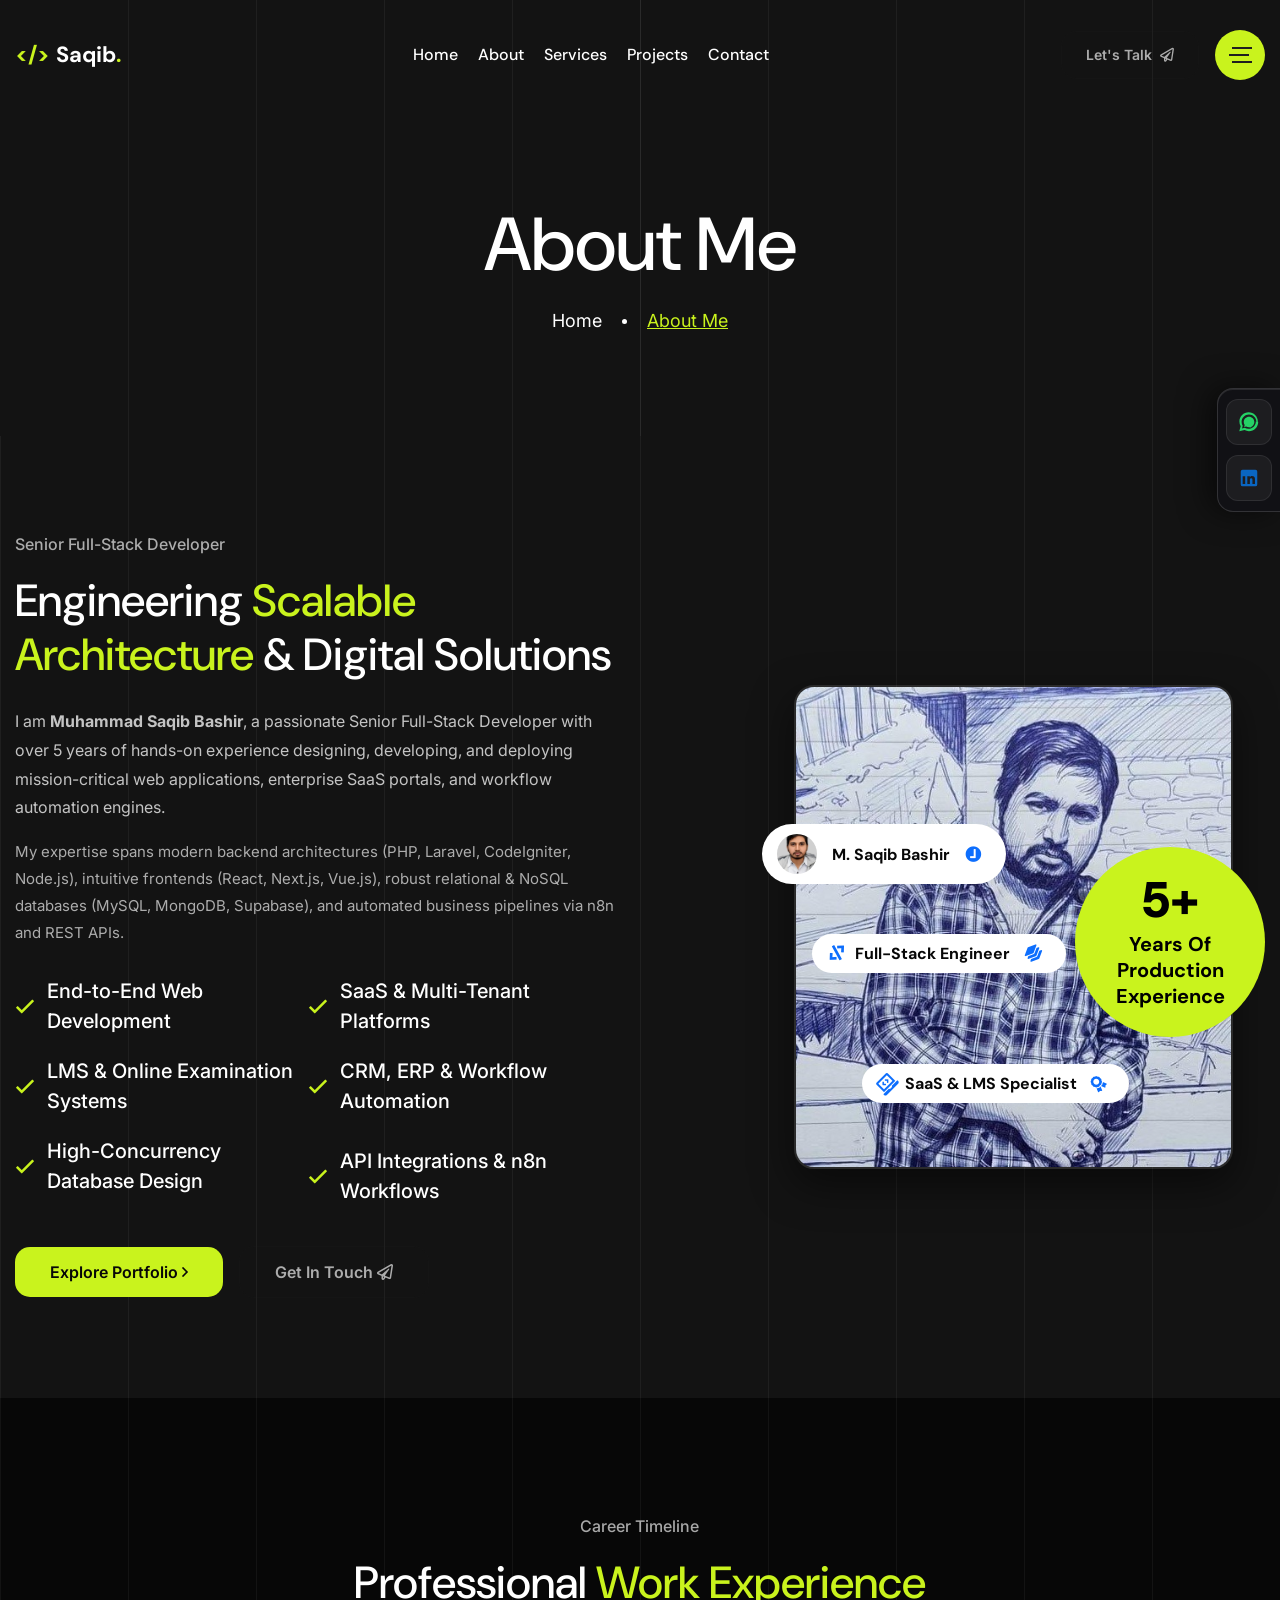
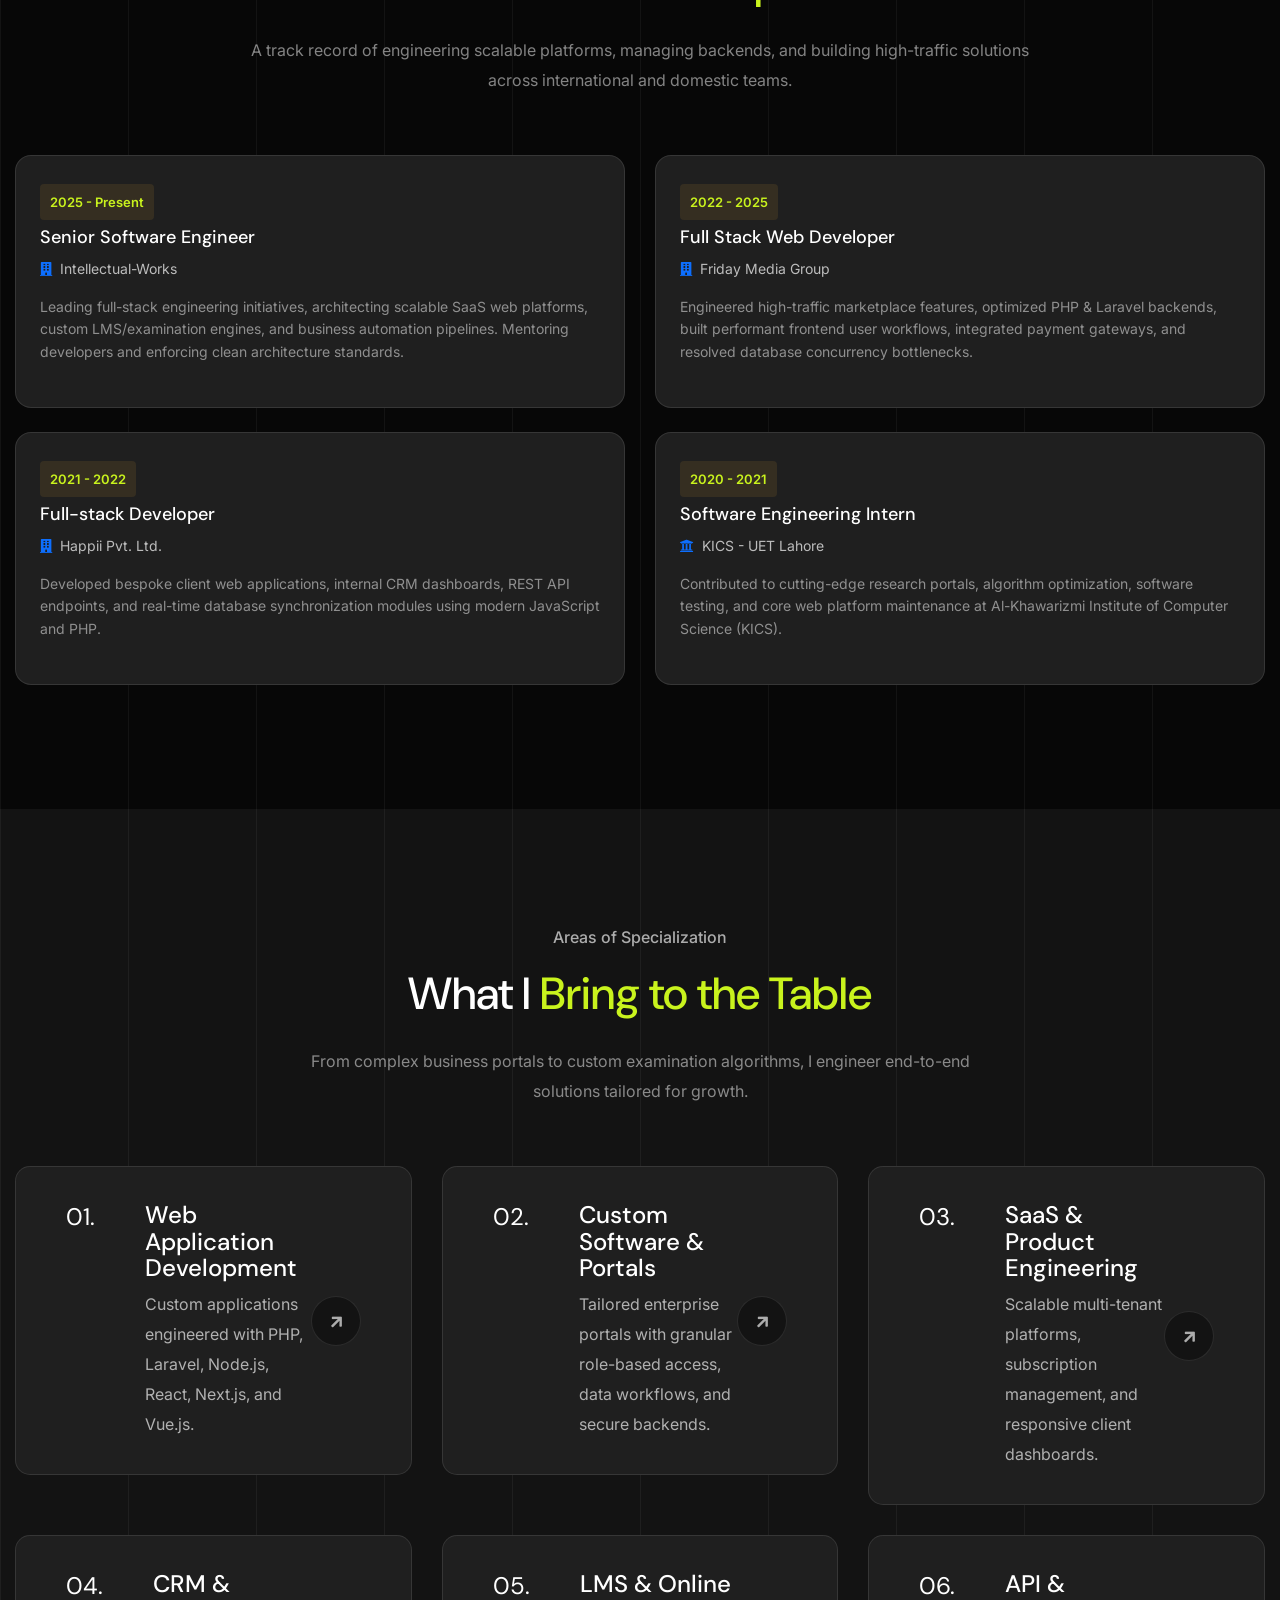
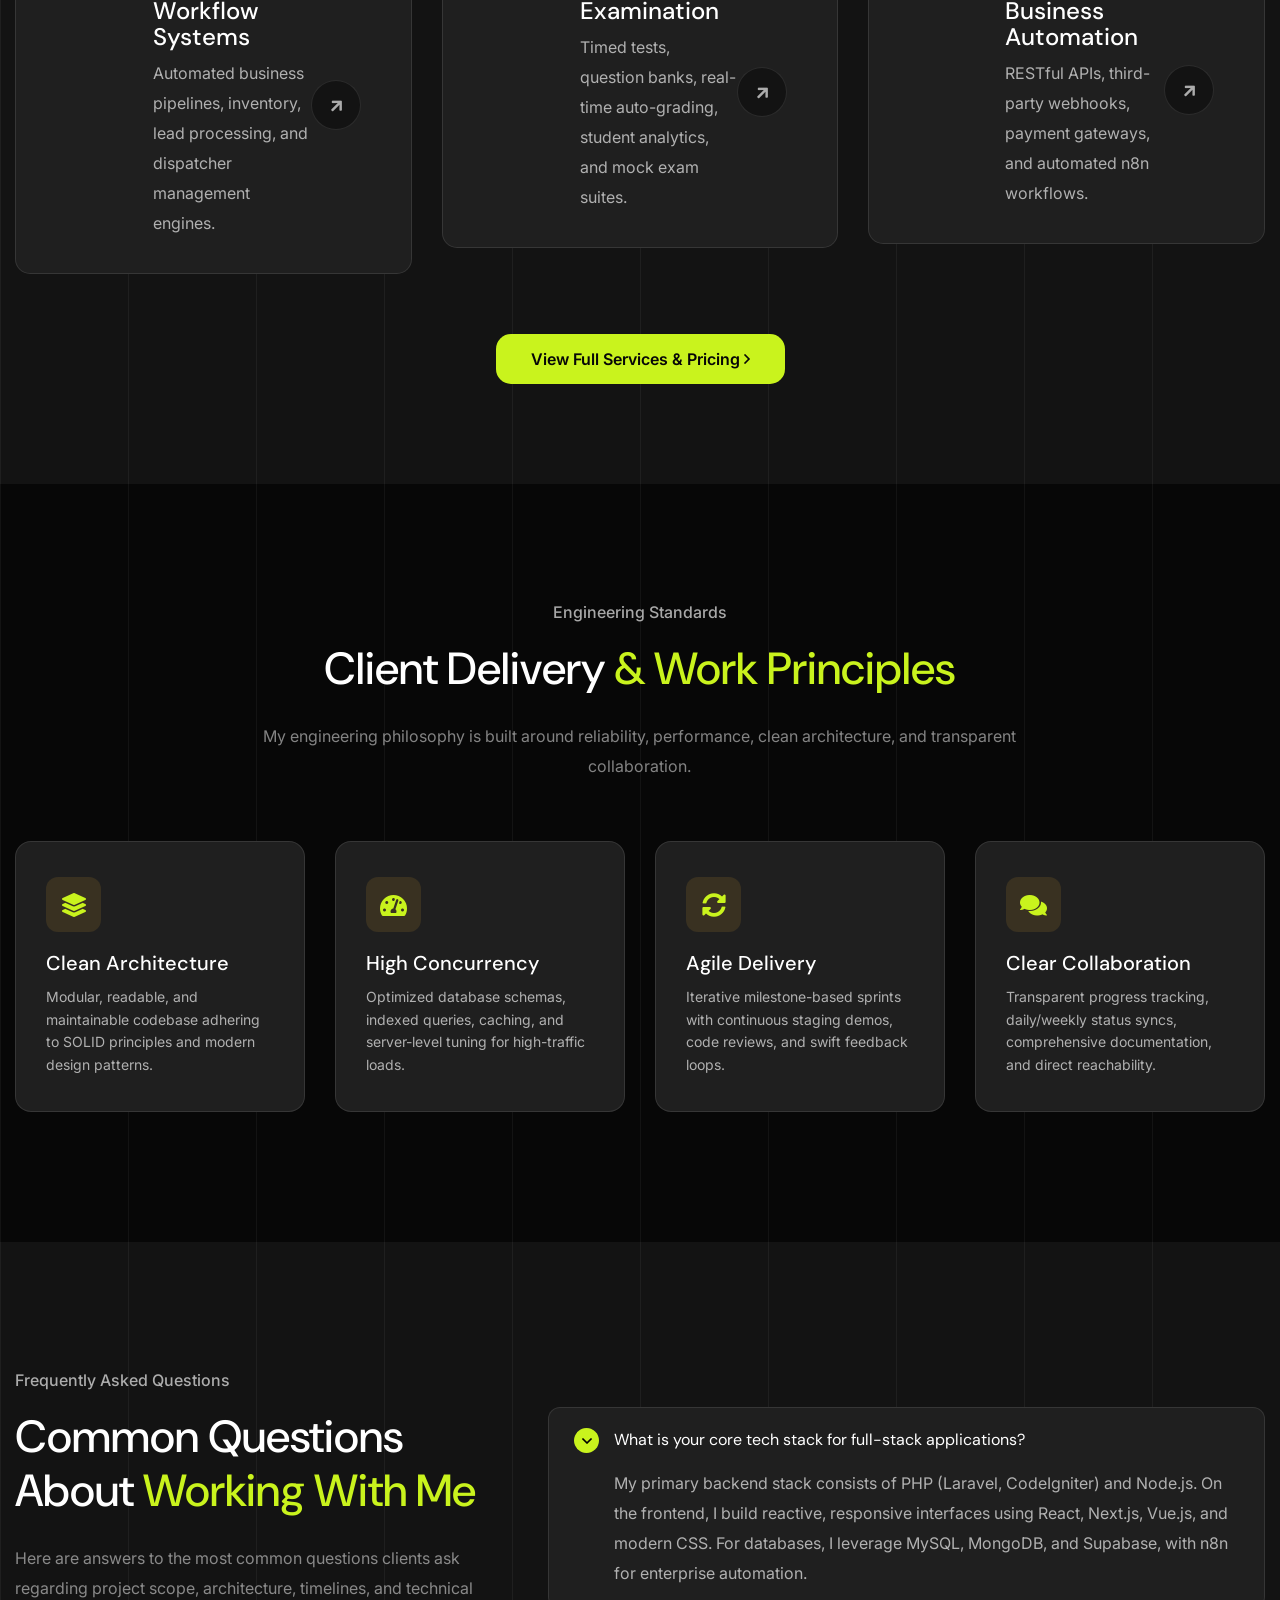
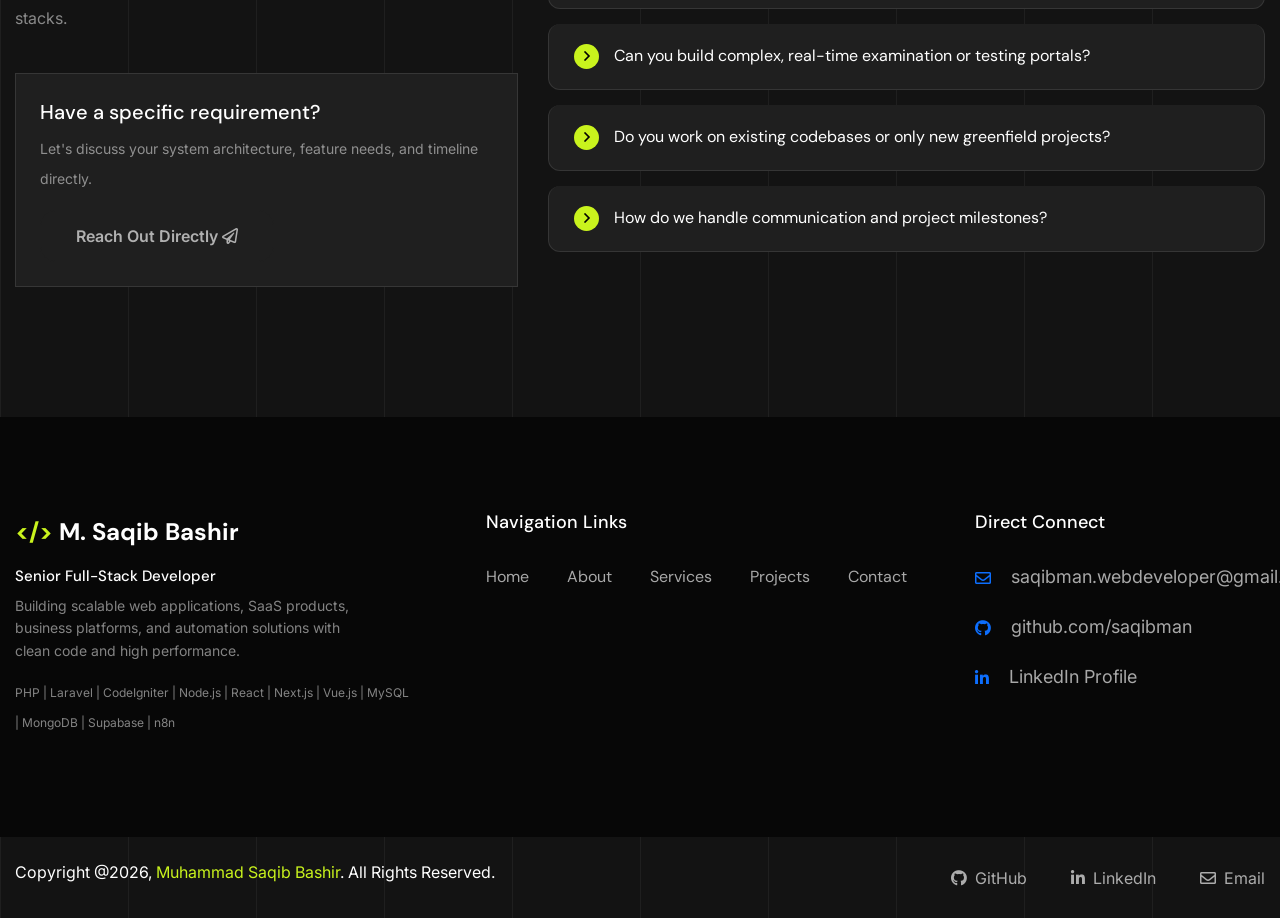
==== commit 34a492f1: "most of things updated" ====
--- a/about.html
+++ b/about.html
@@ -1,9 +1,11 @@
 <!DOCTYPE html>
 <html lang="en">
+
 <head>
     <!-- Required meta tags -->
     <meta charset="utf-8">
-    <meta name="description" content="Learn more about Muhammad Saqib Bashir - Senior Full-Stack Developer with 5+ years of experience specializing in PHP, Laravel, Node.js, React, Next.js, Vue.js, MySQL, Supabase, and automation.">
+    <meta name="description"
+        content="Learn more about Muhammad Saqib Bashir - Senior Full-Stack Developer with 5+ years of experience specializing in PHP, Laravel, Node.js, React, Next.js, Vue.js, MySQL, Supabase, and automation.">
     <meta http-equiv="X-UA-Compatible" content="IE=edge">
     <meta name="viewport" content="width=device-width, initial-scale=1, shrink-to-fit=no">
 
@@ -11,7 +13,7 @@
     <title>About Muhammad Saqib Bashir || Senior Full-Stack Developer</title>
     <!-- Favicon Icon -->
     <link rel="shortcut icon" href="assets/images/favicon.png" type="image/x-icon">
-    
+
     <!-- Flaticon -->
     <link rel="stylesheet" href="assets/css/flaticon.min.css">
     <!-- Font Awesome -->
@@ -26,7 +28,7 @@
     <link rel="stylesheet" href="assets/css/slick.min.css">
     <!-- Main Style -->
     <link rel="stylesheet" href="assets/css/style.css">
-    
+
     <style>
         .resume-item-two {
             background: var(--lighter-color);
@@ -37,10 +39,12 @@
             transition: all 0.3s ease;
             height: calc(100% - 24px);
         }
+
         .resume-item-two:hover {
             border-color: var(--primary-color);
             transform: translateY(-4px);
         }
+
         .resume-item-two .date {
             display: inline-block;
             color: var(--primary-color);
@@ -51,17 +55,20 @@
             padding: 3px 10px;
             border-radius: 4px;
         }
+
         .resume-item-two h4 {
             font-size: 18px;
             margin-bottom: 6px;
             color: #ffffff;
         }
+
         .resume-item-two .company {
             font-size: 14px;
             color: rgba(255, 255, 255, 0.7);
             margin-bottom: 12px;
             display: block;
         }
+
         .pillar-card {
             background: var(--lighter-color);
             border: 1px solid var(--border-color);
@@ -71,10 +78,12 @@
             transition: all 0.3s ease;
             height: calc(100% - 30px);
         }
+
         .pillar-card:hover {
             border-color: var(--primary-color);
             transform: translateY(-5px);
         }
+
         .pillar-card .icon-wrap {
             width: 55px;
             height: 55px;
@@ -87,11 +96,13 @@
             font-size: 24px;
             margin-bottom: 20px;
         }
+
         .pillar-card h4 {
             font-size: 20px;
             margin-bottom: 12px;
             color: #fff;
         }
+
         .pillar-card p {
             font-size: 14px;
             line-height: 1.6;
@@ -100,6 +111,7 @@
         }
     </style>
 </head>
+
 <body class="home-one">
     <div class="page-wrapper">
 
@@ -115,8 +127,11 @@
                     <div class="header-inner rel d-flex align-items-center">
                         <div class="logo-outer">
                             <div class="logo">
-                                <a href="index.html" class="d-flex align-items-center" style="font-size: 22px; font-weight: 700; color: #ffffff; text-decoration: none; font-family: 'DM Sans', sans-serif;">
-                                    <span style="color: var(--primary-color); margin-right: 6px; font-weight: 800;">&lt;/&gt;</span> Saqib<span style="color: var(--primary-color);">.</span>
+                                <a href="index.html" class="d-flex align-items-center"
+                                    style="font-size: 22px; font-weight: 700; color: #ffffff; text-decoration: none; font-family: 'DM Sans', sans-serif;">
+                                    <span
+                                        style="color: var(--primary-color); margin-right: 6px; font-weight: 800;">&lt;/&gt;</span>
+                                    Saqib<span style="color: var(--primary-color);">.</span>
                                 </a>
                             </div>
                         </div>
@@ -125,14 +140,18 @@
                             <!-- Main Menu -->
                             <nav class="main-menu navbar-expand-lg">
                                 <div class="navbar-header">
-                                   <div class="mobile-logo my-15">
-                                       <a href="index.html" style="font-size: 20px; font-weight: 700; color: #ffffff; text-decoration: none;">
-                                           <span style="color: var(--primary-color); font-weight: 800;">&lt;/&gt;</span> Saqib<span style="color: var(--primary-color);">.</span>
-                                       </a>
-                                   </div>
-                                   
+                                    <div class="mobile-logo my-15">
+                                        <a href="index.html"
+                                            style="font-size: 20px; font-weight: 700; color: #ffffff; text-decoration: none;">
+                                            <span
+                                                style="color: var(--primary-color); font-weight: 800;">&lt;/&gt;</span>
+                                            Saqib<span style="color: var(--primary-color);">.</span>
+                                        </a>
+                                    </div>
+
                                     <!-- Toggle Button -->
-                                    <button type="button" class="navbar-toggle me-4" data-bs-toggle="collapse" data-bs-target=".navbar-collapse">
+                                    <button type="button" class="navbar-toggle me-4" data-bs-toggle="collapse"
+                                        data-bs-target=".navbar-collapse">
                                         <span class="icon-bar"></span>
                                         <span class="icon-bar"></span>
                                         <span class="icon-bar"></span>
@@ -144,19 +163,7 @@
                                         <li><a href="index.html">Home</a></li>
                                         <li class="current"><a href="about.html">About</a></li>
                                         <li><a href="services.html">Services</a></li>
-                                        <li class="dropdown"><a href="projects.html">Projects</a>
-                                            <ul>
-                                                <li><a href="projects.html">Project Grid</a></li>
-                                                <li><a href="projects-masonry.html">Projects Masonry</a></li>
-                                                <li><a href="project-details.html">Project Details</a></li>
-                                            </ul>
-                                        </li>
-                                        <li class="dropdown"><a href="blog.html">Blog</a>
-                                            <ul>
-                                                <li><a href="blog.html">Blog Standard</a></li>
-                                                <li><a href="blog-details.html">Blog Details</a></li>
-                                            </ul>
-                                        </li>
+                                        <li><a href="projects.html">Projects</a></li>
                                         <li><a href="contact.html">Contact</a></li>
                                     </ul>
                                 </div>
@@ -164,11 +171,12 @@
                             </nav>
                             <!-- Main Menu End-->
                         </div>
-                        
+
                         <!-- Menu Button -->
                         <div class="menu-btns d-flex align-items-center">
-                            <a href="contact.html" class="theme-btn style-two d-none d-lg-inline-block me-3 py-2 px-4" style="font-size: 14px;">Let's Talk <i class="far fa-paper-plane ms-1"></i></a>
-                            
+                            <a href="contact.html" class="theme-btn style-two d-none d-lg-inline-block me-3 py-2 px-4"
+                                style="font-size: 14px;">Let's Talk <i class="far fa-paper-plane ms-1"></i></a>
+
                             <!-- menu sidbar -->
                             <div class="menu-sidebar">
                                 <button title="Toggle Sidebar">
@@ -181,11 +189,11 @@
             </div>
             <!--End Header Upper-->
         </header>
-       
-       
+
+
         <!--Form Back Drop-->
         <div class="form-back-drop"></div>
-        
+
         <!-- Hidden Sidebar -->
         <section class="hidden-bar">
             <div class="inner-box text-center">
@@ -197,15 +205,26 @@
 
                 <!--Quick Info-->
                 <div class="sidebar-info text-start px-2 my-4">
-                    <p class="text-white-50 mb-3" style="font-size: 14px; line-height: 1.6;">Specializing in scalable web applications, SaaS products, LMS &amp; Online Examination systems, CRM &amp; business automation platforms.</p>
+                    <p class="text-white-50 mb-3" style="font-size: 14px; line-height: 1.6;">Specializing in scalable
+                        web applications, SaaS products, LMS &amp; Online Examination systems, CRM &amp; business
+                        automation platforms.</p>
                     <div class="info-item mb-2" style="font-size: 14px;">
-                        <i class="far fa-envelope text-primary me-2"></i> <a href="mailto:saqibbashir123@gmail.com" class="text-white-50">saqibbashir123@gmail.com</a>
+                        <i class="far fa-envelope text-primary me-2"></i> <a
+                            href="mailto:saqibman.webdeveloper@gmail.com"
+                            class="text-white-50">saqibman.webdeveloper@gmail.com</a>
                     </div>
                     <div class="info-item mb-2" style="font-size: 14px;">
-                        <i class="fab fa-github text-primary me-2"></i> <a href="https://github.com/saqibman" target="_blank" rel="noopener noreferrer" class="text-white-50">github.com/saqibman</a>
+                        <i class="fab fa-github text-primary me-2"></i> <a href="https://github.com/saqibman"
+                            target="_blank" rel="noopener noreferrer" class="text-white-50">github.com/saqibman</a>
                     </div>
                     <div class="info-item mb-2" style="font-size: 14px;">
-                        <i class="fab fa-linkedin-in text-primary me-2"></i> <a href="https://linkedin.com" target="_blank" rel="noopener noreferrer" class="text-white-50">LinkedIn Profile</a>
+                        <i class="fab fa-linkedin-in text-primary me-2"></i> <a
+                            href="https://www.linkedin.com/in/muhammad-saqib-bashir/" target="_blank"
+                            rel="noopener noreferrer" class="text-white-50">LinkedIn Profile</a>
+                    </div>
+                    <div class="info-item mb-2" style="font-size: 14px;">
+                        <i class="fab fa-whatsapp text-primary me-2"></i> <a href="https://wa.me/923084185338"
+                            target="_blank" rel="noopener noreferrer" class="text-white-50">WhatsApp: 03084185338</a>
                     </div>
                 </div>
 
@@ -229,15 +248,17 @@
 
                 <!--Social Icons-->
                 <div class="social-style-one mt-20">
-                    <a href="https://github.com/saqibman" target="_blank" rel="noopener noreferrer"><i class="fab fa-github"></i></a>
-                    <a href="https://linkedin.com" target="_blank" rel="noopener noreferrer"><i class="fab fa-linkedin-in"></i></a>
-                    <a href="mailto:saqibbashir123@gmail.com"><i class="far fa-envelope"></i></a>
+                    <a href="https://github.com/saqibman" target="_blank" rel="noopener noreferrer"><i
+                            class="fab fa-github"></i></a>
+                    <a href="https://www.linkedin.com/in/muhammad-saqib-bashir/" target="_blank"
+                        rel="noopener noreferrer"><i class="fab fa-linkedin-in"></i></a>
+                    <a href="mailto:saqibman.webdeveloper@gmail.com"><i class="far fa-envelope"></i></a>
                 </div>
             </div>
         </section>
         <!--End Hidden Sidebar -->
-       
-        
+
+
         <!-- Page Banner Start -->
         <section class="page-banner-area pt-200 rpt-140 pb-100 rpb-60 rel z-1 text-center">
             <div class="container">
@@ -252,16 +273,16 @@
                 </div>
             </div>
             <div class="bg-lines">
-               <span></span><span></span>
-               <span></span><span></span>
-               <span></span><span></span>
-               <span></span><span></span>
-               <span></span><span></span>
+                <span></span><span></span>
+                <span></span><span></span>
+                <span></span><span></span>
+                <span></span><span></span>
+                <span></span><span></span>
             </div>
         </section>
         <!-- Page Banner End -->
-        
-        
+
+
         <!-- About Page Area start -->
         <section class="about-page-area py-100 rpy-70 rel z-1">
             <div class="container">
@@ -271,11 +292,18 @@
                             <div class="section-title mb-30 wow fadeInUp delay-0-2s">
                                 <span class="sub-title mb-15">Senior Full-Stack Developer</span>
                                 <h2>Engineering <span>Scalable Architecture</span> &amp; Digital Solutions</h2>
-                                <p class="mt-20" style="font-size: 16px; line-height: 1.8; color: rgba(255, 255, 255, 0.75);">
-                                    I am <strong>Muhammad Saqib Bashir</strong>, a passionate Senior Full-Stack Developer with over 5 years of hands-on experience designing, developing, and deploying mission-critical web applications, enterprise SaaS portals, and workflow automation engines.
+                                <p class="mt-20"
+                                    style="font-size: 16px; line-height: 1.8; color: rgba(255, 255, 255, 0.75);">
+                                    I am <strong>Muhammad Saqib Bashir</strong>, a passionate Senior Full-Stack
+                                    Developer with over 5 years of hands-on experience designing, developing, and
+                                    deploying mission-critical web applications, enterprise SaaS portals, and workflow
+                                    automation engines.
                                 </p>
                                 <p style="font-size: 15px; line-height: 1.8; color: rgba(255, 255, 255, 0.65);">
-                                    My expertise spans modern backend architectures (PHP, Laravel, CodeIgniter, Node.js), intuitive frontends (React, Next.js, Vue.js), robust relational &amp; NoSQL databases (MySQL, MongoDB, Supabase), and automated business pipelines via n8n and REST APIs.
+                                    My expertise spans modern backend architectures (PHP, Laravel, CodeIgniter,
+                                    Node.js), intuitive frontends (React, Next.js, Vue.js), robust relational &amp;
+                                    NoSQL databases (MySQL, MongoDB, Supabase), and automated business pipelines via n8n
+                                    and REST APIs.
                                 </p>
                             </div>
                             <ul class="list-style-one two-column pb-30 wow fadeInUp delay-0-2s">
@@ -287,22 +315,27 @@
                                 <li>API Integrations &amp; n8n Workflows</li>
                             </ul>
                             <div class="about-btns d-flex flex-wrap align-items-center gap-3 wow fadeInUp delay-0-3s">
-                                <a href="projects.html" class="theme-btn">Explore Portfolio <i class="far fa-angle-right ms-1"></i></a>
-                                <a href="contact.html" class="theme-btn style-two">Get In Touch <i class="far fa-paper-plane ms-1"></i></a>
+                                <a href="projects.html" class="theme-btn">Explore Portfolio <i
+                                        class="far fa-angle-right ms-1"></i></a>
+                                <a href="contact.html" class="theme-btn style-two">Get In Touch <i
+                                        class="far fa-paper-plane ms-1"></i></a>
                             </div>
                         </div>
                     </div>
                     <div class="col-xl-5 col-lg-6">
                         <div class="about-right-part wow fadeInLeft delay-0-3s text-center">
-                            <div class="image-box position-relative" style="display: inline-block; border-radius: 20px; overflow: hidden; border: 2px solid var(--border-color); box-shadow: 0 15px 40px rgba(0,0,0,0.5);">
-                                <img src="assets/images/about/user-sketch.jpg" alt="Muhammad Saqib Bashir" style="max-height: 480px; width: auto; object-fit: cover;">
+                            <div class="image-box position-relative"
+                                style="display: inline-block; border-radius: 20px; overflow: hidden; border: 2px solid var(--border-color); box-shadow: 0 15px 40px rgba(0,0,0,0.5);">
+                                <img src="assets/images/about/user-sketch.jpg" alt="Muhammad Saqib Bashir"
+                                    style="max-height: 480px; width: auto; object-fit: cover;">
                             </div>
                             <div class="experience-years mt-25">
                                 <b>5+</b>
                                 <h5>Years Of Production Experience</h5>
                             </div>
                             <div class="about-btn one wow fadeInRight delay-0-4s">
-                                <img src="assets/images/about/user-photo.jpg" alt="Avatar" style="width: 40px; height: 40px; object-fit: cover; border-radius: 50%;">
+                                <img src="assets/images/about/user-photo.jpg" alt="Avatar"
+                                    style="width: 40px; height: 40px; object-fit: cover; border-radius: 50%;">
                                 <h6>M. Saqib Bashir</h6>
                                 <i class="fas fa-check-circle text-primary"></i>
                             </div>
@@ -321,16 +354,16 @@
                 </div>
             </div>
             <div class="bg-lines">
-               <span></span><span></span>
-               <span></span><span></span>
-               <span></span><span></span>
-               <span></span><span></span>
-               <span></span><span></span>
+                <span></span><span></span>
+                <span></span><span></span>
+                <span></span><span></span>
+                <span></span><span></span>
+                <span></span><span></span>
             </div>
         </section>
         <!-- About Page Area end -->
-        
-        
+
+
         <!-- Experience / Career Section start -->
         <section class="resume-area bgc-black pt-120 rpt-90 pb-100 rpb-70 rel z-1">
             <div class="container">
@@ -339,7 +372,9 @@
                         <div class="section-title text-center mb-60 wow fadeInUp delay-0-2s">
                             <span class="sub-title mb-15">Career Timeline</span>
                             <h2>Professional <span>Work Experience</span></h2>
-                            <p class="text-white-50 mt-15">A track record of engineering scalable platforms, managing backends, and building high-traffic solutions across international and domestic teams.</p>
+                            <p class="text-white-50 mt-15">A track record of engineering scalable platforms, managing
+                                backends, and building high-traffic solutions across international and domestic teams.
+                            </p>
                         </div>
                     </div>
                 </div>
@@ -348,47 +383,61 @@
                         <div class="resume-item-two wow fadeInUp delay-0-2s">
                             <span class="date">2025 - Present</span>
                             <h4>Senior Software Engineer</h4>
-                            <span class="company"><i class="fas fa-building text-primary me-1"></i> Intellectual-Works</span>
-                            <p class="text-white-50" style="font-size: 14px; line-height: 1.6;">Leading full-stack engineering initiatives, architecting scalable SaaS web platforms, custom LMS/examination engines, and business automation pipelines. Mentoring developers and enforcing clean architecture standards.</p>
+                            <span class="company"><i class="fas fa-building text-primary me-1"></i>
+                                Intellectual-Works</span>
+                            <p class="text-white-50" style="font-size: 14px; line-height: 1.6;">Leading full-stack
+                                engineering initiatives, architecting scalable SaaS web platforms, custom
+                                LMS/examination engines, and business automation pipelines. Mentoring developers and
+                                enforcing clean architecture standards.</p>
                         </div>
                     </div>
                     <div class="col-lg-6">
                         <div class="resume-item-two wow fadeInUp delay-0-3s">
                             <span class="date">2022 - 2025</span>
                             <h4>Full Stack Web Developer</h4>
-                            <span class="company"><i class="fas fa-building text-primary me-1"></i> Friday Media Group</span>
-                            <p class="text-white-50" style="font-size: 14px; line-height: 1.6;">Engineered high-traffic marketplace features, optimized PHP &amp; Laravel backends, built performant frontend user workflows, integrated payment gateways, and resolved database concurrency bottlenecks.</p>
+                            <span class="company"><i class="fas fa-building text-primary me-1"></i> Friday Media
+                                Group</span>
+                            <p class="text-white-50" style="font-size: 14px; line-height: 1.6;">Engineered high-traffic
+                                marketplace features, optimized PHP &amp; Laravel backends, built performant frontend
+                                user workflows, integrated payment gateways, and resolved database concurrency
+                                bottlenecks.</p>
                         </div>
                     </div>
                     <div class="col-lg-6">
                         <div class="resume-item-two wow fadeInUp delay-0-4s">
                             <span class="date">2021 - 2022</span>
                             <h4>Full-stack Developer</h4>
-                            <span class="company"><i class="fas fa-building text-primary me-1"></i> Happii Pvt. Ltd.</span>
-                            <p class="text-white-50" style="font-size: 14px; line-height: 1.6;">Developed bespoke client web applications, internal CRM dashboards, REST API endpoints, and real-time database synchronization modules using modern JavaScript and PHP.</p>
+                            <span class="company"><i class="fas fa-building text-primary me-1"></i> Happii Pvt.
+                                Ltd.</span>
+                            <p class="text-white-50" style="font-size: 14px; line-height: 1.6;">Developed bespoke client
+                                web applications, internal CRM dashboards, REST API endpoints, and real-time database
+                                synchronization modules using modern JavaScript and PHP.</p>
                         </div>
                     </div>
                     <div class="col-lg-6">
                         <div class="resume-item-two wow fadeInUp delay-0-5s">
                             <span class="date">2020 - 2021</span>
                             <h4>Software Engineering Intern</h4>
-                            <span class="company"><i class="fas fa-university text-primary me-1"></i> KICS - UET Lahore</span>
-                            <p class="text-white-50" style="font-size: 14px; line-height: 1.6;">Contributed to cutting-edge research portals, algorithm optimization, software testing, and core web platform maintenance at Al-Khawarizmi Institute of Computer Science (KICS).</p>
+                            <span class="company"><i class="fas fa-university text-primary me-1"></i> KICS - UET
+                                Lahore</span>
+                            <p class="text-white-50" style="font-size: 14px; line-height: 1.6;">Contributed to
+                                cutting-edge research portals, algorithm optimization, software testing, and core web
+                                platform maintenance at Al-Khawarizmi Institute of Computer Science (KICS).</p>
                         </div>
                     </div>
                 </div>
             </div>
             <div class="bg-lines">
-               <span></span><span></span>
-               <span></span><span></span>
-               <span></span><span></span>
-               <span></span><span></span>
-               <span></span><span></span>
+                <span></span><span></span>
+                <span></span><span></span>
+                <span></span><span></span>
+                <span></span><span></span>
+                <span></span><span></span>
             </div>
         </section>
         <!-- Experience / Career Section end -->
-        
-        
+
+
         <!-- Services Section start -->
         <section class="services-area pt-120 rpt-90 pb-100 rpb-70 rel z-1">
             <div class="container">
@@ -397,7 +446,8 @@
                         <div class="section-title text-center mb-60 wow fadeInUp delay-0-2s">
                             <span class="sub-title mb-15">Areas of Specialization</span>
                             <h2>What I <span>Bring to the Table</span></h2>
-                            <p class="text-white-50 mt-15">From complex business portals to custom examination algorithms, I engineer end-to-end solutions tailored for growth.</p>
+                            <p class="text-white-50 mt-15">From complex business portals to custom examination
+                                algorithms, I engineer end-to-end solutions tailored for growth.</p>
                         </div>
                     </div>
                 </div>
@@ -407,7 +457,8 @@
                             <div class="number">01.</div>
                             <div class="content">
                                 <h4>Web Application Development</h4>
-                                <p>Custom applications engineered with PHP, Laravel, Node.js, React, Next.js, and Vue.js.</p>
+                                <p>Custom applications engineered with PHP, Laravel, Node.js, React, Next.js, and
+                                    Vue.js.</p>
                             </div>
                             <a href="services.html" class="details-btn"><i class="fas fa-arrow-right"></i></a>
                         </div>
@@ -417,7 +468,8 @@
                             <div class="number">02.</div>
                             <div class="content">
                                 <h4>Custom Software &amp; Portals</h4>
-                                <p>Tailored enterprise portals with granular role-based access, data workflows, and secure backends.</p>
+                                <p>Tailored enterprise portals with granular role-based access, data workflows, and
+                                    secure backends.</p>
                             </div>
                             <a href="services.html" class="details-btn"><i class="fas fa-arrow-right"></i></a>
                         </div>
@@ -427,7 +479,8 @@
                             <div class="number">03.</div>
                             <div class="content">
                                 <h4>SaaS &amp; Product Engineering</h4>
-                                <p>Scalable multi-tenant platforms, subscription management, and responsive client dashboards.</p>
+                                <p>Scalable multi-tenant platforms, subscription management, and responsive client
+                                    dashboards.</p>
                             </div>
                             <a href="services.html" class="details-btn"><i class="fas fa-arrow-right"></i></a>
                         </div>
@@ -437,7 +490,8 @@
                             <div class="number">04.</div>
                             <div class="content">
                                 <h4>CRM &amp; Workflow Systems</h4>
-                                <p>Automated business pipelines, inventory, lead processing, and dispatcher management engines.</p>
+                                <p>Automated business pipelines, inventory, lead processing, and dispatcher management
+                                    engines.</p>
                             </div>
                             <a href="services.html" class="details-btn"><i class="fas fa-arrow-right"></i></a>
                         </div>
@@ -447,7 +501,8 @@
                             <div class="number">05.</div>
                             <div class="content">
                                 <h4>LMS &amp; Online Examination</h4>
-                                <p>Timed tests, question banks, real-time auto-grading, student analytics, and mock exam suites.</p>
+                                <p>Timed tests, question banks, real-time auto-grading, student analytics, and mock exam
+                                    suites.</p>
                             </div>
                             <a href="services.html" class="details-btn"><i class="fas fa-arrow-right"></i></a>
                         </div>
@@ -457,22 +512,24 @@
                             <div class="number">06.</div>
                             <div class="content">
                                 <h4>API &amp; Business Automation</h4>
-                                <p>RESTful APIs, third-party webhooks, payment gateways, and automated n8n workflows.</p>
+                                <p>RESTful APIs, third-party webhooks, payment gateways, and automated n8n workflows.
+                                </p>
                             </div>
                             <a href="services.html" class="details-btn"><i class="fas fa-arrow-right"></i></a>
                         </div>
                     </div>
                 </div>
                 <div class="text-center mt-30 wow fadeInUp delay-0-3s">
-                    <a href="services.html" class="theme-btn">View Full Services &amp; Pricing <i class="far fa-angle-right ms-1"></i></a>
+                    <a href="services.html" class="theme-btn">View Full Services &amp; Pricing <i
+                            class="far fa-angle-right ms-1"></i></a>
                 </div>
             </div>
             <div class="bg-lines">
-               <span></span><span></span>
-               <span></span><span></span>
-               <span></span><span></span>
-               <span></span><span></span>
-               <span></span><span></span>
+                <span></span><span></span>
+                <span></span><span></span>
+                <span></span><span></span>
+                <span></span><span></span>
+                <span></span><span></span>
             </div>
         </section>
         <!-- Services Section end -->
@@ -486,7 +543,8 @@
                         <div class="section-title text-center mb-60 wow fadeInUp delay-0-2s">
                             <span class="sub-title mb-15">Engineering Standards</span>
                             <h2>Client Delivery <span>&amp; Work Principles</span></h2>
-                            <p class="text-white-50 mt-15">My engineering philosophy is built around reliability, performance, clean architecture, and transparent collaboration.</p>
+                            <p class="text-white-50 mt-15">My engineering philosophy is built around reliability,
+                                performance, clean architecture, and transparent collaboration.</p>
                         </div>
                     </div>
                 </div>
@@ -495,43 +553,47 @@
                         <div class="pillar-card wow fadeInUp delay-0-2s">
                             <div class="icon-wrap"><i class="fas fa-layer-group"></i></div>
                             <h4>Clean Architecture</h4>
-                            <p>Modular, readable, and maintainable codebase adhering to SOLID principles and modern design patterns.</p>
+                            <p>Modular, readable, and maintainable codebase adhering to SOLID principles and modern
+                                design patterns.</p>
                         </div>
                     </div>
                     <div class="col-lg-3 col-md-6">
                         <div class="pillar-card wow fadeInUp delay-0-3s">
                             <div class="icon-wrap"><i class="fas fa-tachometer-alt"></i></div>
                             <h4>High Concurrency</h4>
-                            <p>Optimized database schemas, indexed queries, caching, and server-level tuning for high-traffic loads.</p>
+                            <p>Optimized database schemas, indexed queries, caching, and server-level tuning for
+                                high-traffic loads.</p>
                         </div>
                     </div>
                     <div class="col-lg-3 col-md-6">
                         <div class="pillar-card wow fadeInUp delay-0-4s">
                             <div class="icon-wrap"><i class="fas fa-sync-alt"></i></div>
                             <h4>Agile Delivery</h4>
-                            <p>Iterative milestone-based sprints with continuous staging demos, code reviews, and swift feedback loops.</p>
+                            <p>Iterative milestone-based sprints with continuous staging demos, code reviews, and swift
+                                feedback loops.</p>
                         </div>
                     </div>
                     <div class="col-lg-3 col-md-6">
                         <div class="pillar-card wow fadeInUp delay-0-5s">
                             <div class="icon-wrap"><i class="fas fa-comments"></i></div>
                             <h4>Clear Collaboration</h4>
-                            <p>Transparent progress tracking, daily/weekly status syncs, comprehensive documentation, and direct reachability.</p>
+                            <p>Transparent progress tracking, daily/weekly status syncs, comprehensive documentation,
+                                and direct reachability.</p>
                         </div>
                     </div>
                 </div>
             </div>
             <div class="bg-lines">
-               <span></span><span></span>
-               <span></span><span></span>
-               <span></span><span></span>
-               <span></span><span></span>
-               <span></span><span></span>
+                <span></span><span></span>
+                <span></span><span></span>
+                <span></span><span></span>
+                <span></span><span></span>
+                <span></span><span></span>
             </div>
         </section>
         <!-- Engineering Standards end -->
-        
-        
+
+
         <!-- FAQs Area start -->
         <section id="faqs" class="faqs-area py-130 rpy-100 rel z-1">
             <div class="container">
@@ -541,12 +603,16 @@
                             <div class="section-title mb-40 wow fadeInUp delay-0-2s">
                                 <span class="sub-title mb-15">Frequently Asked Questions</span>
                                 <h2>Common Questions About <span>Working With Me</span></h2>
-                                <p class="mt-20 text-white-50">Here are answers to the most common questions clients ask regarding project scope, architecture, timelines, and technical stacks.</p>
-                            </div>
-                            <div class="faq-cta-box p-4 rounded-4" style="background: var(--lighter-color); border: 1px solid var(--border-color);">
+                                <p class="mt-20 text-white-50">Here are answers to the most common questions clients ask
+                                    regarding project scope, architecture, timelines, and technical stacks.</p>
+                            </div>
+                            <div class="faq-cta-box p-4 rounded-4"
+                                style="background: var(--lighter-color); border: 1px solid var(--border-color);">
                                 <h5 class="text-white mb-2">Have a specific requirement?</h5>
-                                <p class="text-white-50 mb-3" style="font-size: 14px;">Let's discuss your system architecture, feature needs, and timeline directly.</p>
-                                <a href="contact.html" class="theme-btn style-two">Reach Out Directly <i class="far fa-paper-plane ms-1"></i></a>
+                                <p class="text-white-50 mb-3" style="font-size: 14px;">Let's discuss your system
+                                    architecture, feature needs, and timeline directly.</p>
+                                <a href="contact.html" class="theme-btn style-two">Reach Out Directly <i
+                                        class="far fa-paper-plane ms-1"></i></a>
                             </div>
                         </div>
                     </div>
@@ -554,49 +620,69 @@
                         <div class="accordion wow fadeInUp delay-0-4s" id="faq-accordion">
                             <div class="accordion-item">
                                 <h5 class="accordion-header">
-                                    <button class="accordion-button" data-bs-toggle="collapse" data-bs-target="#collapseOne">
+                                    <button class="accordion-button" data-bs-toggle="collapse"
+                                        data-bs-target="#collapseOne">
                                         What is your core tech stack for full-stack applications?
                                     </button>
                                 </h5>
-                                <div id="collapseOne" class="accordion-collapse collapse show" data-bs-parent="#faq-accordion">
+                                <div id="collapseOne" class="accordion-collapse collapse show"
+                                    data-bs-parent="#faq-accordion">
                                     <div class="accordion-body">
-                                        <p>My primary backend stack consists of PHP (Laravel, CodeIgniter) and Node.js. On the frontend, I build reactive, responsive interfaces using React, Next.js, Vue.js, and modern CSS. For databases, I leverage MySQL, MongoDB, and Supabase, with n8n for enterprise automation.</p>
+                                        <p>My primary backend stack consists of PHP (Laravel, CodeIgniter) and Node.js.
+                                            On the frontend, I build reactive, responsive interfaces using React,
+                                            Next.js, Vue.js, and modern CSS. For databases, I leverage MySQL, MongoDB,
+                                            and Supabase, with n8n for enterprise automation.</p>
                                     </div>
                                 </div>
                             </div>
                             <div class="accordion-item">
                                 <h5 class="accordion-header">
-                                    <button class="accordion-button collapsed" data-bs-toggle="collapse" data-bs-target="#collapseTwo">
+                                    <button class="accordion-button collapsed" data-bs-toggle="collapse"
+                                        data-bs-target="#collapseTwo">
                                         Can you build complex, real-time examination or testing portals?
                                     </button>
                                 </h5>
-                                <div id="collapseTwo" class="accordion-collapse collapse" data-bs-parent="#faq-accordion">
+                                <div id="collapseTwo" class="accordion-collapse collapse"
+                                    data-bs-parent="#faq-accordion">
                                     <div class="accordion-body">
-                                        <p>Yes, I specialize in LMS and Online Examination engines (e.g. Study4Skills, Qubits Portal, OET Online Exam). These include timed test sessions, anti-cheat question randomization, real-time autosave to prevent data loss, instant multi-format grading, and student performance analytics.</p>
+                                        <p>Yes, I specialize in LMS and Online Examination engines (e.g. Study4Skills,
+                                            Qubits Portal, OET Online Exam). These include timed test sessions,
+                                            anti-cheat question randomization, real-time autosave to prevent data loss,
+                                            instant multi-format grading, and student performance analytics.</p>
                                     </div>
                                 </div>
                             </div>
                             <div class="accordion-item">
                                 <h5 class="accordion-header">
-                                    <button class="accordion-button collapsed" data-bs-toggle="collapse" data-bs-target="#collapseThree">
+                                    <button class="accordion-button collapsed" data-bs-toggle="collapse"
+                                        data-bs-target="#collapseThree">
                                         Do you work on existing codebases or only new greenfield projects?
                                     </button>
                                 </h5>
-                                <div id="collapseThree" class="accordion-collapse collapse" data-bs-parent="#faq-accordion">
+                                <div id="collapseThree" class="accordion-collapse collapse"
+                                    data-bs-parent="#faq-accordion">
                                     <div class="accordion-body">
-                                        <p>Both. I frequently take on existing codebases for refactoring, database query optimization, security upgrades, new feature additions, and API integrations, as well as architecting brand new products from ground zero.</p>
+                                        <p>Both. I frequently take on existing codebases for refactoring, database query
+                                            optimization, security upgrades, new feature additions, and API
+                                            integrations, as well as architecting brand new products from ground zero.
+                                        </p>
                                     </div>
                                 </div>
                             </div>
                             <div class="accordion-item">
                                 <h5 class="accordion-header">
-                                    <button class="accordion-button collapsed" data-bs-toggle="collapse" data-bs-target="#collapseFour">
+                                    <button class="accordion-button collapsed" data-bs-toggle="collapse"
+                                        data-bs-target="#collapseFour">
                                         How do we handle communication and project milestones?
                                     </button>
                                 </h5>
-                                <div id="collapseFour" class="accordion-collapse collapse" data-bs-parent="#faq-accordion">
+                                <div id="collapseFour" class="accordion-collapse collapse"
+                                    data-bs-parent="#faq-accordion">
                                     <div class="accordion-body">
-                                        <p>I operate on agile sprint methodologies. We break work into clear deliverables with live staging links so you can interact with features in real time. We communicate via Slack, Email, WhatsApp, or scheduled video calls depending on your preference.</p>
+                                        <p>I operate on agile sprint methodologies. We break work into clear
+                                            deliverables with live staging links so you can interact with features in
+                                            real time. We communicate via Slack, Email, WhatsApp, or scheduled video
+                                            calls depending on your preference.</p>
                                     </div>
                                 </div>
                             </div>
@@ -605,16 +691,16 @@
                 </div>
             </div>
             <div class="bg-lines">
-               <span></span><span></span>
-               <span></span><span></span>
-               <span></span><span></span>
-               <span></span><span></span>
-               <span></span><span></span>
+                <span></span><span></span>
+                <span></span><span></span>
+                <span></span><span></span>
+                <span></span><span></span>
+                <span></span><span></span>
             </div>
         </section>
         <!-- FAQs Area end -->
-        
-        
+
+
         <!-- footer area start -->
         <footer class="main-footer rel z-1">
             <div class="footer-top-wrap bgc-black pt-100 pb-75">
@@ -623,14 +709,20 @@
                         <div class="col-lg-4 col-md-12">
                             <div class="footer-widget widget_about wow fadeInUp delay-0-2s mb-4">
                                 <div class="footer-logo mb-20">
-                                    <a href="index.html" class="d-flex align-items-center" style="font-size: 24px; font-weight: 700; color: #ffffff; text-decoration: none; font-family: 'DM Sans', sans-serif;">
-                                        <span style="color: var(--primary-color); margin-right: 6px; font-weight: 800;">&lt;/&gt;</span> M. Saqib Bashir
+                                    <a href="index.html" class="d-flex align-items-center"
+                                        style="font-size: 24px; font-weight: 700; color: #ffffff; text-decoration: none; font-family: 'DM Sans', sans-serif;">
+                                        <span
+                                            style="color: var(--primary-color); margin-right: 6px; font-weight: 800;">&lt;/&gt;</span>
+                                        M. Saqib Bashir
                                     </a>
                                 </div>
                                 <h6 class="text-white mb-10" style="font-size: 15px;">Senior Full-Stack Developer</h6>
-                                <p class="text-white-50" style="font-size: 14px; line-height: 1.6; max-width: 340px;">Building scalable web applications, SaaS products, business platforms, and automation solutions with clean code and high performance.</p>
+                                <p class="text-white-50" style="font-size: 14px; line-height: 1.6; max-width: 340px;">
+                                    Building scalable web applications, SaaS products, business platforms, and
+                                    automation solutions with clean code and high performance.</p>
                                 <div class="tech-stack-line mt-15 text-white-50" style="font-size: 12px;">
-                                    PHP | Laravel | CodeIgniter | Node.js | React | Next.js | Vue.js | MySQL | MongoDB | Supabase | n8n
+                                    PHP | Laravel | CodeIgniter | Node.js | React | Next.js | Vue.js | MySQL | MongoDB |
+                                    Supabase | n8n
                                 </div>
                             </div>
                         </div>
@@ -642,9 +734,6 @@
                                     <li class="me-3 mb-2"><a href="about.html">About</a></li>
                                     <li class="me-3 mb-2"><a href="services.html">Services</a></li>
                                     <li class="me-3 mb-2"><a href="projects.html">Projects</a></li>
-                                    <li class="me-3 mb-2"><a href="projects-masonry.html">Masonry</a></li>
-                                    <li class="me-3 mb-2"><a href="project-details.html">Case Study</a></li>
-                                    <li class="me-3 mb-2"><a href="blog.html">Blog</a></li>
                                     <li class="me-3 mb-2"><a href="contact.html">Contact</a></li>
                                 </ul>
                             </div>
@@ -653,9 +742,14 @@
                             <div class="footer-widget widget_contact_info wow fadeInUp delay-0-6s mb-4">
                                 <h6 class="footer-title">Direct Connect</h6>
                                 <ul>
-                                    <li><i class="far fa-envelope text-primary"></i> <a href="mailto:saqibbashir123@gmail.com">saqibbashir123@gmail.com</a></li>
-                                    <li><i class="fab fa-github text-primary"></i> <a href="https://github.com/saqibman" target="_blank" rel="noopener noreferrer">github.com/saqibman</a></li>
-                                    <li><i class="fab fa-linkedin-in text-primary"></i> <a href="https://linkedin.com" target="_blank" rel="noopener noreferrer">LinkedIn Profile</a></li>
+                                    <li><i class="far fa-envelope text-primary"></i> <a
+                                            href="mailto:saqibman.webdeveloper@gmail.com">saqibman.webdeveloper@gmail.com</a>
+                                    </li>
+                                    <li><i class="fab fa-github text-primary"></i> <a href="https://github.com/saqibman"
+                                            target="_blank" rel="noopener noreferrer">github.com/saqibman</a></li>
+                                    <li><i class="fab fa-linkedin-in text-primary"></i> <a
+                                            href="https://www.linkedin.com/in/muhammad-saqib-bashir/" target="_blank"
+                                            rel="noopener noreferrer">LinkedIn Profile</a></li>
                                 </ul>
                             </div>
                         </div>
@@ -664,29 +758,35 @@
             </div>
             <div class="footer-bottom pt-20 pb-15 rpt-25">
                 <div class="container">
-                   <div class="row align-items-center">
-                       <div class="col-lg-6">
+                    <div class="row align-items-center">
+                        <div class="col-lg-6">
                             <div class="copyright-text">
-                                <p>Copyright @2026, <a href="index.html">Muhammad Saqib Bashir</a>. All Rights Reserved.</p>
-                            </div>
-                       </div>
-                       <div class="col-lg-6 text-lg-end">
-                           <ul class="footer-bottom-nav">
-                               <li><a href="https://github.com/saqibman" target="_blank" rel="noopener noreferrer"><i class="fab fa-github me-1"></i> GitHub</a></li>
-                               <li><a href="https://linkedin.com" target="_blank" rel="noopener noreferrer"><i class="fab fa-linkedin-in me-1"></i> LinkedIn</a></li>
-                               <li><a href="mailto:saqibbashir123@gmail.com"><i class="far fa-envelope me-1"></i> Email</a></li>
-                           </ul>
-                       </div>
-                   </div>
-                   <!-- Scroll Top Button -->
-                    <button class="scroll-top scroll-to-target" data-target="html"><span class="fas fa-angle-double-up"></span></button>
+                                <p>Copyright @2026, <a href="index.html">Muhammad Saqib Bashir</a>. All Rights Reserved.
+                                </p>
+                            </div>
+                        </div>
+                        <div class="col-lg-6 text-lg-end">
+                            <ul class="footer-bottom-nav">
+                                <li><a href="https://github.com/saqibman" target="_blank" rel="noopener noreferrer"><i
+                                            class="fab fa-github me-1"></i> GitHub</a></li>
+                                <li><a href="https://www.linkedin.com/in/muhammad-saqib-bashir/" target="_blank"
+                                        rel="noopener noreferrer"><i class="fab fa-linkedin-in me-1"></i> LinkedIn</a>
+                                </li>
+                                <li><a href="mailto:saqibman.webdeveloper@gmail.com"><i
+                                            class="far fa-envelope me-1"></i> Email</a></li>
+                            </ul>
+                        </div>
+                    </div>
+                    <!-- Scroll Top Button -->
+                    <button class="scroll-top scroll-to-target" data-target="html"><span
+                            class="fas fa-angle-double-up"></span></button>
                 </div>
                 <div class="bg-lines">
-                   <span></span><span></span>
-                   <span></span><span></span>
-                   <span></span><span></span>
-                   <span></span><span></span>
-                   <span></span><span></span>
+                    <span></span><span></span>
+                    <span></span><span></span>
+                    <span></span><span></span>
+                    <span></span><span></span>
+                    <span></span><span></span>
                 </div>
             </div>
         </footer>
@@ -694,8 +794,8 @@
 
     </div>
     <!--End pagewrapper-->
-   
-    
+
+
     <!-- Jquery -->
     <script src="assets/js/jquery-3.6.0.min.js"></script>
     <!-- Bootstrap -->
@@ -714,11 +814,33 @@
     <script src="assets/js/wow.min.js"></script>
     <!-- Custom script -->
     <script src="assets/js/script.js"></script>
-    
+
     <!-- For Contact Form -->
     <script src="assets/js/jquery.ajaxchimp.min.js"></script>
     <script src="assets/js/form-validator.min.js"></script>
     <script src="assets/js/contact-form-script.js"></script>
 
+
+    <!-- Floating Social Media Edge Dock (WhatsApp & LinkedIn) -->
+    <aside class="floating-social-edge" aria-label="Social Media Quick Links">
+        <a href="https://wa.me/923084185338" target="_blank" rel="noopener noreferrer" class="edge-btn whatsapp"
+            title="Chat on WhatsApp (03084185338)" aria-label="WhatsApp">
+            <svg class="edge-icon-svg" width="22" height="22" viewBox="0 0 24 24" fill="currentColor">
+                <path
+                    d="M12.031 6.172c-3.181 0-5.767 2.586-5.768 5.766-.001 1.298.38 2.27 1.019 3.287l-.582 2.128 2.182-.573c.976.58 1.96.924 3.149.924 3.182 0 5.767-2.587 5.767-5.766.001-3.187-2.575-5.766-5.767-5.766zm10.007 5.766c.002 5.545-4.511 10.055-10.057 10.055-1.748 0-3.415-.45-4.89-1.282l-5.698 1.497 1.523-5.568c-.908-1.527-1.388-3.287-1.387-5.093.003-5.545 4.516-10.056 10.061-10.056 5.546 0 10.056 4.51 10.056 10.056l-.608-.609zm-2.008 0c0-4.437-3.61-8.048-8.049-8.048-4.438 0-8.05 3.61-8.052 8.048 0 1.52.424 2.99 1.229 4.269l-.794 2.902 2.97-.779c1.233.742 2.651 1.134 4.095 1.134 4.438 0 8.051-3.611 8.051-8.05l-.45-.476zm-5.26 3.655c-.22-.11-1.303-.643-1.505-.716-.202-.074-.349-.11-.496.11-.147.22-.57.716-.699.863-.129.147-.257.165-.477.055-.22-.11-.93-.343-1.771-1.093-.655-.584-1.097-1.306-1.226-1.526-.129-.22-.014-.339.096-.449.099-.098.22-.257.33-.385.11-.129.147-.22.22-.367.073-.147.037-.275-.018-.385-.055-.11-.496-1.196-.68-1.638-.179-.43-.36-.372-.496-.379-.128-.007-.275-.008-.422-.008s-.385.055-.587.275c-.202.22-.771.753-.771 1.836 0 1.083.789 2.129.899 2.276.11.147 1.552 2.37 3.76 3.323.525.227.935.362 1.255.464.528.168 1.008.144 1.388.088.423-.063 1.303-.532 1.486-1.046.184-.514.184-.955.129-1.046-.055-.091-.202-.147-.422-.257z" />
+            </svg>
+            <span class="edge-tooltip">WhatsApp: 03084185338</span>
+        </a>
+        <a href="https://www.linkedin.com/in/muhammad-saqib-bashir/" target="_blank" rel="noopener noreferrer"
+            class="edge-btn linkedin" title="Connect on LinkedIn" aria-label="LinkedIn">
+            <svg class="edge-icon-svg" width="22" height="22" viewBox="0 0 24 24" fill="currentColor">
+                <path
+                    d="M19 3a2 2 0 0 1 2 2v14a2 2 0 0 1-2 2H5a2 2 0 0 1-2-2V5a2 2 0 0 1 2-2h14m-.5 15.5v-5.3a3.26 3.26 0 0 0-3.26-3.26c-.85 0-1.84.52-2.28 1.3v-1.11h-2.79v8.37h2.79v-4.93c0-.77.62-1.4 1.39-1.4a1.4 1.4 0 0 1 1.4 1.4v4.93h2.75M6.46 8.76c-.97 0-1.75-.79-1.75-1.76s.78-1.76 1.75-1.76c.97 0 1.76.79 1.76 1.76s-.79 1.76-1.76 1.76M5.08 18.5h2.77v-8.37H5.08v8.37Z" />
+            </svg>
+            <span class="edge-tooltip">Connect on LinkedIn</span>
+        </a>
+    </aside>
+
 </body>
-</html>
+
+</html>
--- a/assets/css/style.css
+++ b/assets/css/style.css
@@ -6699,3 +6699,167 @@
     -webkit-box-pack: center;
     -ms-flex-pack: center;
     justify-content: center; } }
+
+/* ==========================================================================
+   Floating Social Edge (Right Center Sticky Icons - WhatsApp & LinkedIn)
+   ========================================================================== */
+.floating-social-edge {
+  position: fixed;
+  right: 0;
+  top: 50%;
+  -webkit-transform: translateY(-50%);
+  transform: translateY(-50%);
+  z-index: 99999;
+  display: -webkit-box;
+  display: -ms-flexbox;
+  display: flex;
+  -webkit-box-orient: vertical;
+  -webkit-box-direction: normal;
+  -ms-flex-direction: column;
+  flex-direction: column;
+  gap: 10px;
+  background: rgba(18, 18, 22, 0.92);
+  padding: 10px 8px;
+  border-radius: 16px 0 0 16px;
+  border: 1px solid rgba(255, 255, 255, 0.14);
+  border-right: none;
+  box-shadow: -8px 0 30px rgba(0, 0, 0, 0.55), inset 0 1px 0 rgba(255, 255, 255, 0.1);
+  backdrop-filter: blur(14px);
+  -webkit-backdrop-filter: blur(14px);
+  pointer-events: auto;
+}
+
+.floating-social-edge .edge-btn {
+  position: relative;
+  display: -webkit-box;
+  display: -ms-flexbox;
+  display: flex;
+  -webkit-box-align: center;
+  -ms-flex-align: center;
+  align-items: center;
+  -webkit-box-pack: center;
+  -ms-flex-pack: center;
+  justify-content: center;
+  width: 46px;
+  height: 46px;
+  border-radius: 12px;
+  color: #ffffff;
+  background: rgba(255, 255, 255, 0.05);
+  border: 1px solid rgba(255, 255, 255, 0.08);
+  font-size: 22px;
+  line-height: 1;
+  text-decoration: none;
+  -webkit-transition: all 0.3s cubic-bezier(0.16, 1, 0.3, 1);
+  transition: all 0.3s cubic-bezier(0.16, 1, 0.3, 1);
+  cursor: pointer;
+}
+
+.floating-social-edge .edge-btn svg {
+  width: 22px;
+  height: 22px;
+  fill: currentColor;
+  -webkit-transition: transform 0.3s ease;
+  transition: transform 0.3s ease;
+}
+
+/* WhatsApp Styling */
+.floating-social-edge .edge-btn.whatsapp {
+  color: #25D366;
+}
+.floating-social-edge .edge-btn.whatsapp:hover {
+  background: #25D366;
+  color: #ffffff;
+  border-color: #25D366;
+  box-shadow: 0 0 22px rgba(37, 211, 102, 0.6);
+  -webkit-transform: translateX(-4px) scale(1.08);
+  transform: translateX(-4px) scale(1.08);
+}
+.floating-social-edge .edge-btn.whatsapp:hover svg {
+  transform: scale(1.1);
+}
+
+/* LinkedIn Styling */
+.floating-social-edge .edge-btn.linkedin {
+  color: #0A66C2;
+}
+.floating-social-edge .edge-btn.linkedin:hover {
+  background: #0A66C2;
+  color: #ffffff;
+  border-color: #0A66C2;
+  box-shadow: 0 0 22px rgba(10, 102, 194, 0.6);
+  -webkit-transform: translateX(-4px) scale(1.08);
+  transform: translateX(-4px) scale(1.08);
+}
+.floating-social-edge .edge-btn.linkedin:hover svg {
+  transform: scale(1.1);
+}
+
+/* Tooltip / Label styling */
+.floating-social-edge .edge-btn .edge-tooltip {
+  position: absolute;
+  right: calc(100% + 14px);
+  top: 50%;
+  -webkit-transform: translateY(-50%) translateX(10px);
+  transform: translateY(-50%) translateX(10px);
+  background: #0f1013;
+  color: #ffffff;
+  font-size: 13px;
+  font-weight: 500;
+  letter-spacing: 0.3px;
+  white-space: nowrap;
+  padding: 6px 14px;
+  border-radius: 8px;
+  border: 1px solid rgba(255, 255, 255, 0.15);
+  box-shadow: 0 8px 24px rgba(0, 0, 0, 0.6);
+  opacity: 0;
+  visibility: hidden;
+  pointer-events: none;
+  -webkit-transition: all 0.25s cubic-bezier(0.16, 1, 0.3, 1);
+  transition: all 0.25s cubic-bezier(0.16, 1, 0.3, 1);
+  display: -webkit-box;
+  display: -ms-flexbox;
+  display: flex;
+  -webkit-box-align: center;
+  -ms-flex-align: center;
+  align-items: center;
+  gap: 6px;
+}
+
+.floating-social-edge .edge-btn .edge-tooltip::after {
+  content: '';
+  position: absolute;
+  left: 100%;
+  top: 50%;
+  margin-top: -5px;
+  border-width: 5px 0 5px 6px;
+  border-style: solid;
+  border-color: transparent transparent transparent #0f1013;
+}
+
+.floating-social-edge .edge-btn:hover .edge-tooltip {
+  opacity: 1;
+  visibility: visible;
+  -webkit-transform: translateY(-50%) translateX(0);
+  transform: translateY(-50%) translateX(0);
+}
+
+/* Mobile responsive tweak */
+@media only screen and (max-width: 575px) {
+  .floating-social-edge {
+    padding: 6px 4px;
+    border-radius: 12px 0 0 12px;
+  }
+  .floating-social-edge .edge-btn {
+    width: 40px;
+    height: 40px;
+    font-size: 18px;
+    border-radius: 10px;
+  }
+  .floating-social-edge .edge-btn svg {
+    width: 20px;
+    height: 20px;
+  }
+  .floating-social-edge .edge-btn .edge-tooltip {
+    display: none;
+  }
+}
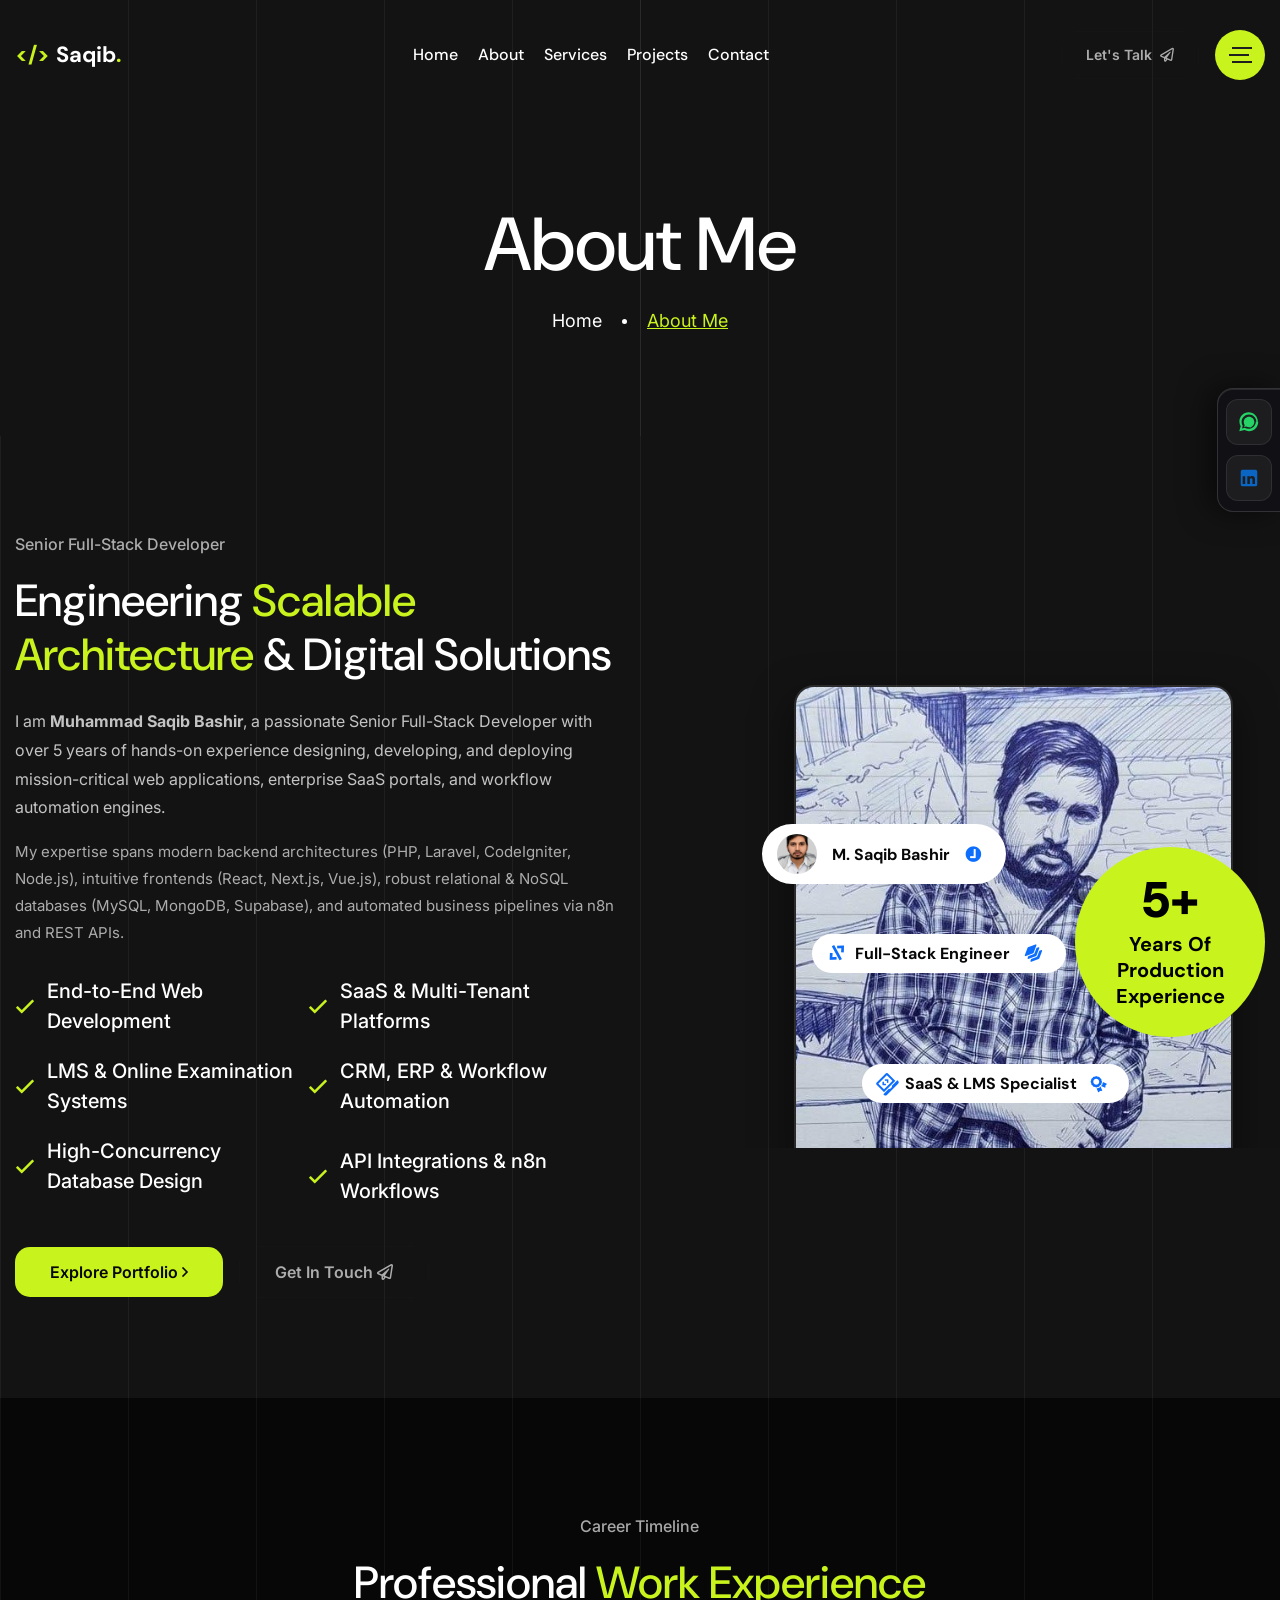
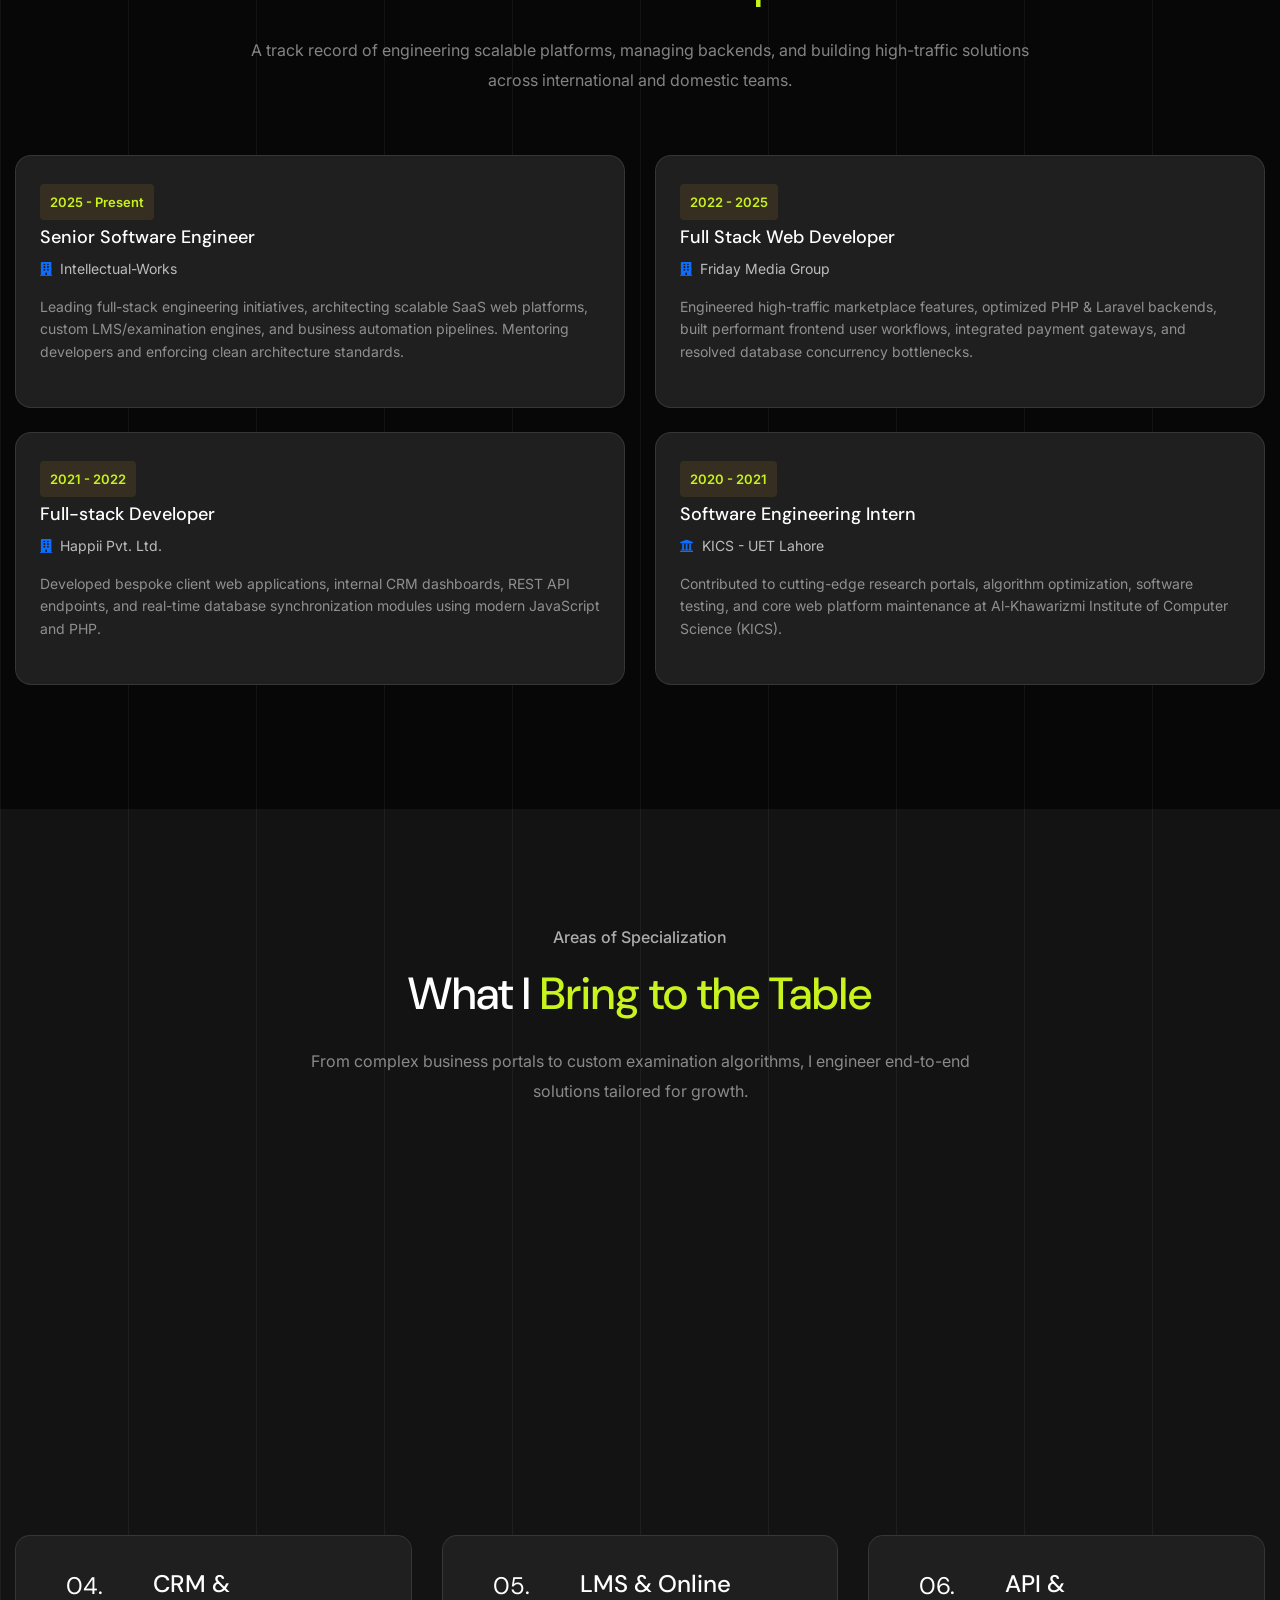
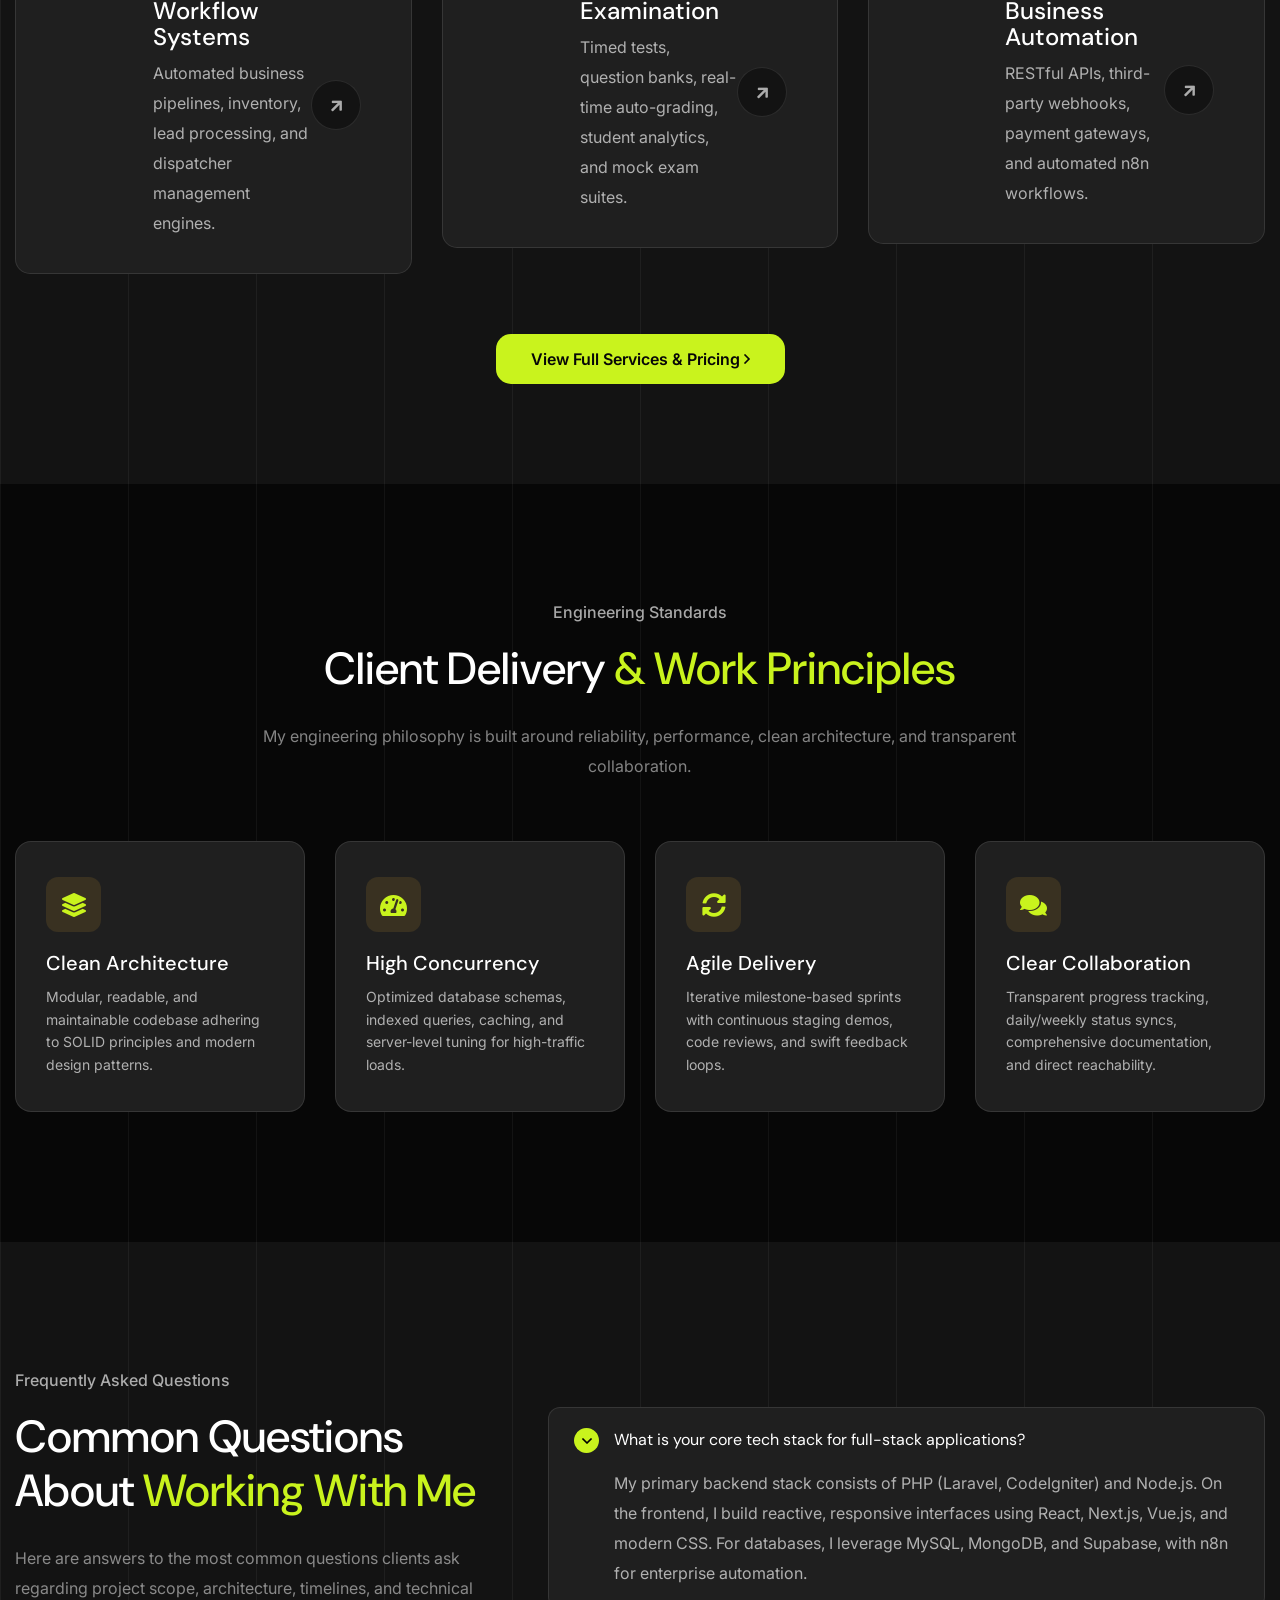
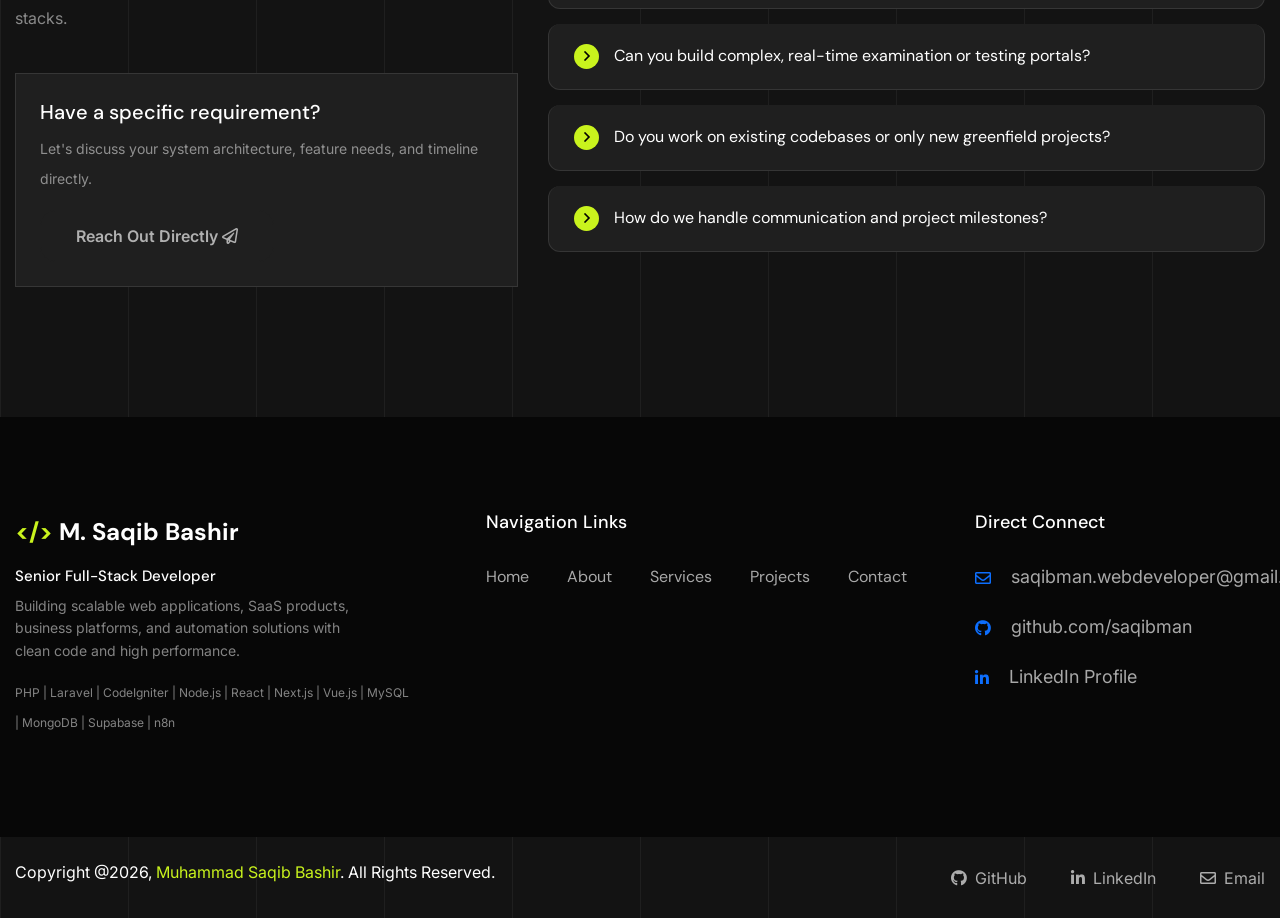
==== commit 2d4d5ae0: "contact fixed" ====
--- a/about.html
+++ b/about.html
@@ -223,27 +223,25 @@
                             rel="noopener noreferrer" class="text-white-50">LinkedIn Profile</a>
                     </div>
                     <div class="info-item mb-2" style="font-size: 14px;">
+                        <i class="fas fa-phone-alt text-primary me-2"></i> <a href="tel:+923084185338" class="text-white-50">+92 308 4185338</a>
+                    </div>
+                    <div class="info-item mb-2" style="font-size: 14px;">
                         <i class="fab fa-whatsapp text-primary me-2"></i> <a href="https://wa.me/923084185338"
                             target="_blank" rel="noopener noreferrer" class="text-white-50">WhatsApp: 03084185338</a>
                     </div>
                 </div>
 
-                <!--Quick Form-->
-                <div class="appointment-form">
-                    <form method="post" action="contact.html">
-                        <div class="form-group">
-                            <input type="text" name="name" placeholder="Your Name" required>
-                        </div>
-                        <div class="form-group">
-                            <input type="email" name="email" placeholder="Email Address" required>
-                        </div>
-                        <div class="form-group">
-                            <textarea placeholder="Tell me about your project..." rows="4"></textarea>
-                        </div>
-                        <div class="form-group">
-                            <button type="submit" class="theme-btn w-100">Send Inquiry</button>
-                        </div>
-                    </form>
+                                <!-- Direct Reach Channels (Call, WhatsApp, Mail) -->
+                <div class="sidebar-direct-actions mt-4 mb-4">
+                    <a href="https://wa.me/923084185338" target="_blank" rel="noopener noreferrer" class="action-link wa">
+                        <i class="fab fa-whatsapp" style="font-size: 18px;"></i> WhatsApp (03084185338)
+                    </a>
+                    <a href="tel:+923084185338" class="action-link call">
+                        <i class="fas fa-phone-alt"></i> Call: 03084185338
+                    </a>
+                    <a href="mailto:saqibman.webdeveloper@gmail.com" class="action-link mail">
+                        <i class="far fa-envelope"></i> Email Me Directly
+                    </a>
                 </div>
 
                 <!--Social Icons-->
@@ -815,11 +813,6 @@
     <!-- Custom script -->
     <script src="assets/js/script.js"></script>
 
-    <!-- For Contact Form -->
-    <script src="assets/js/jquery.ajaxchimp.min.js"></script>
-    <script src="assets/js/form-validator.min.js"></script>
-    <script src="assets/js/contact-form-script.js"></script>
-
 
     <!-- Floating Social Media Edge Dock (WhatsApp & LinkedIn) -->
     <aside class="floating-social-edge" aria-label="Social Media Quick Links">
--- a/assets/css/style.css
+++ b/assets/css/style.css
@@ -6863,3 +6863,201 @@
     display: none;
   }
 }
+
+/* ==========================================================================
+   Direct Contact Channels (Call, WhatsApp, Mail)
+   ========================================================================== */
+.direct-channel-card {
+  background: var(--lighter-color, #17171a);
+  border: 1px solid var(--border-color, rgba(255, 255, 255, 0.1));
+  border-radius: 20px;
+  padding: 34px 28px;
+  margin-bottom: 24px;
+  transition: all 0.35s cubic-bezier(0.16, 1, 0.3, 1);
+  display: flex;
+  flex-direction: column;
+  justify-content: space-between;
+  height: calc(100% - 24px);
+  position: relative;
+  overflow: hidden;
+}
+
+.direct-channel-card::before {
+  content: '';
+  position: absolute;
+  top: 0;
+  left: 0;
+  width: 4px;
+  height: 100%;
+  background: transparent;
+  transition: background 0.3s ease;
+}
+
+.direct-channel-card:hover {
+  border-color: rgba(255, 255, 255, 0.25);
+  transform: translateY(-6px);
+  box-shadow: 0 15px 40px rgba(0, 0, 0, 0.4);
+}
+
+.direct-channel-card.channel-call:hover::before {
+  background: var(--primary-color, #f5b233);
+}
+
+.direct-channel-card.channel-whatsapp:hover::before {
+  background: #25D366;
+}
+
+.direct-channel-card.channel-mail:hover::before {
+  background: #4A90E2;
+}
+
+.direct-channel-card .channel-header {
+  display: flex;
+  align-items: center;
+  justify-content: space-between;
+  margin-bottom: 20px;
+}
+
+.direct-channel-card .channel-icon {
+  width: 58px;
+  height: 58px;
+  border-radius: 16px;
+  display: flex;
+  align-items: center;
+  justify-content: center;
+  font-size: 24px;
+}
+
+.channel-call .channel-icon {
+  background: rgba(245, 178, 51, 0.12);
+  color: var(--primary-color, #f5b233);
+}
+
+.channel-whatsapp .channel-icon {
+  background: rgba(37, 211, 102, 0.12);
+  color: #25D366;
+}
+
+.channel-mail .channel-icon {
+  background: rgba(74, 144, 226, 0.12);
+  color: #4A90E2;
+}
+
+.direct-channel-card .channel-badge {
+  font-size: 11px;
+  font-weight: 600;
+  text-transform: uppercase;
+  letter-spacing: 0.8px;
+  padding: 4px 12px;
+  border-radius: 20px;
+  background: rgba(255, 255, 255, 0.06);
+  color: rgba(255, 255, 255, 0.7);
+  border: 1px solid rgba(255, 255, 255, 0.08);
+}
+
+.direct-channel-card h4 {
+  font-size: 20px;
+  color: #ffffff;
+  margin-bottom: 8px;
+}
+
+.direct-channel-card p {
+  font-size: 14px;
+  color: rgba(255, 255, 255, 0.65);
+  line-height: 1.6;
+  margin-bottom: 20px;
+}
+
+.direct-channel-card .channel-value {
+  font-size: 16px;
+  font-weight: 600;
+  color: #ffffff;
+  display: block;
+  margin-bottom: 22px;
+  word-break: break-all;
+}
+
+.direct-channel-card .channel-btn {
+  width: 100%;
+  text-align: center;
+  padding: 13px 20px;
+  font-size: 14px;
+  font-weight: 600;
+  border-radius: 10px;
+  display: inline-flex;
+  align-items: center;
+  justify-content: center;
+  gap: 8px;
+  text-decoration: none;
+  transition: all 0.3s ease;
+}
+
+.channel-call .channel-btn {
+  background: var(--primary-color, #f5b233);
+  color: #000000;
+}
+.channel-call .channel-btn:hover {
+  background: #ffffff;
+  color: #000000;
+  box-shadow: 0 4px 20px rgba(245, 178, 51, 0.35);
+}
+
+.channel-whatsapp .channel-btn {
+  background: #25D366;
+  color: #ffffff;
+}
+.channel-whatsapp .channel-btn:hover {
+  background: #20BA56;
+  color: #ffffff;
+  box-shadow: 0 4px 20px rgba(37, 211, 102, 0.4);
+}
+
+.channel-mail .channel-btn {
+  background: transparent;
+  border: 1px solid rgba(255, 255, 255, 0.2);
+  color: #ffffff;
+}
+.channel-mail .channel-btn:hover {
+  background: rgba(255, 255, 255, 0.1);
+  border-color: #ffffff;
+  color: #ffffff;
+}
+
+.sidebar-direct-actions .action-link {
+  display: flex;
+  align-items: center;
+  justify-content: center;
+  gap: 10px;
+  padding: 12px 18px;
+  border-radius: 10px;
+  font-size: 14px;
+  font-weight: 600;
+  text-decoration: none;
+  transition: all 0.3s ease;
+  margin-bottom: 10px;
+}
+.sidebar-direct-actions .action-link.wa {
+  background: #25D366;
+  color: #ffffff;
+}
+.sidebar-direct-actions .action-link.wa:hover {
+  background: #20BA56;
+}
+.sidebar-direct-actions .action-link.call {
+  background: rgba(254, 74, 34, 0.12);
+  border: 1px solid var(--primary-color);
+  color: var(--primary-color);
+}
+.sidebar-direct-actions .action-link.call:hover {
+  background: var(--primary-color);
+  color: #000000;
+}
+.sidebar-direct-actions .action-link.mail {
+  background: rgba(255, 255, 255, 0.06);
+  border: 1px solid rgba(255, 255, 255, 0.15);
+  color: #ffffff;
+}
+.sidebar-direct-actions .action-link.mail:hover {
+  background: rgba(255, 255, 255, 0.12);
+  border-color: #ffffff;
+}
